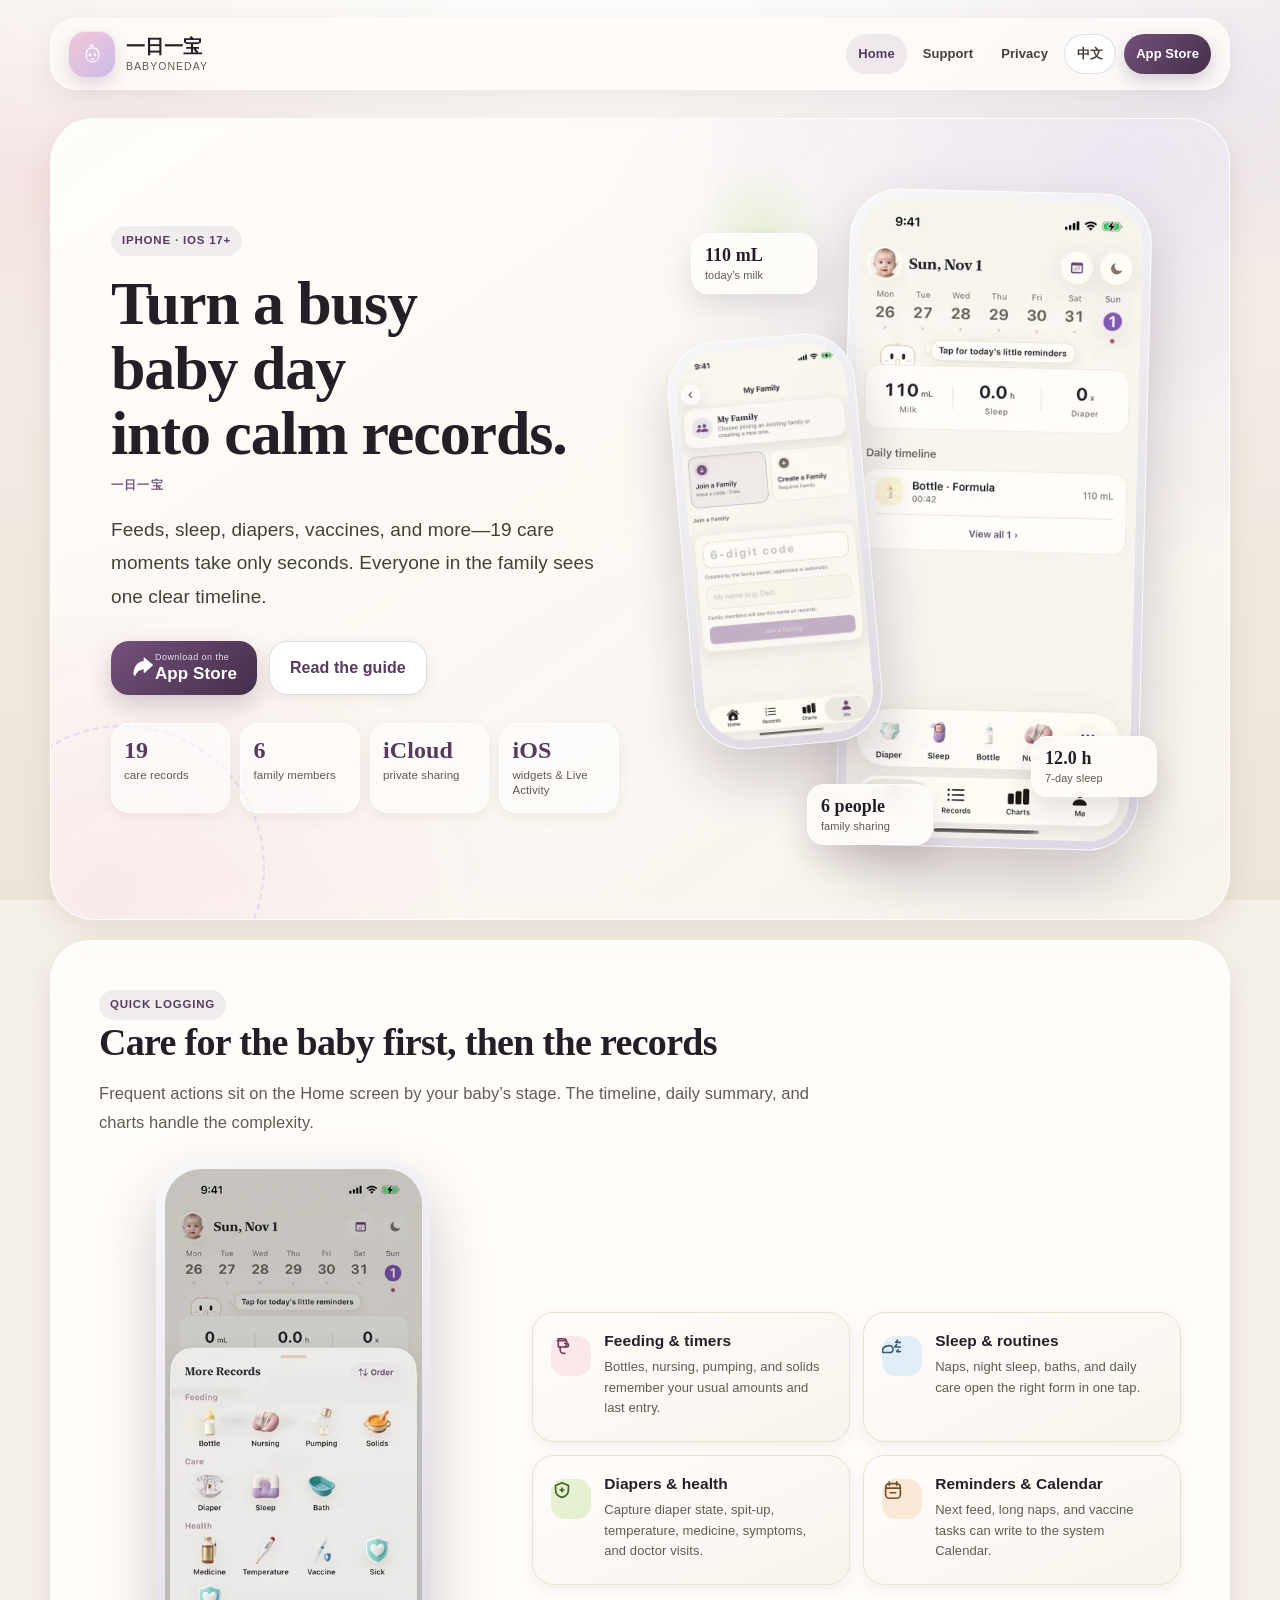
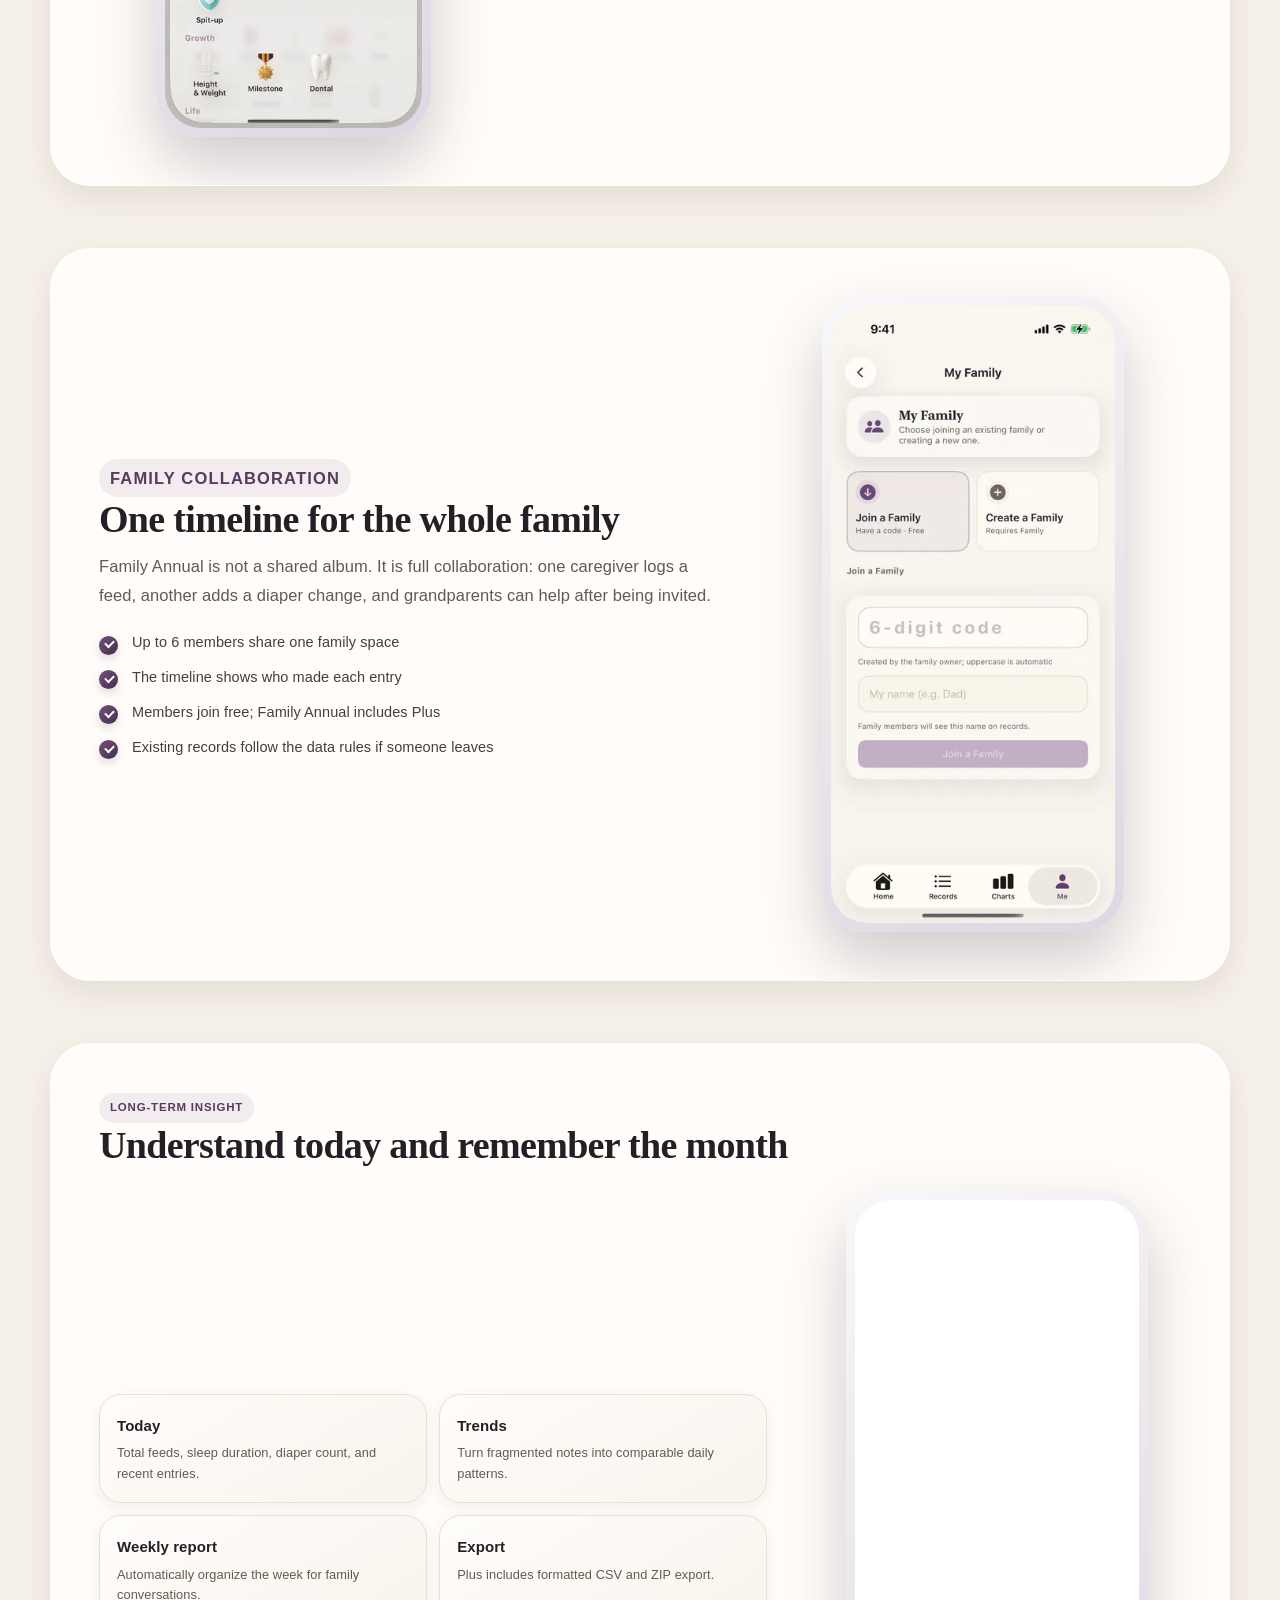
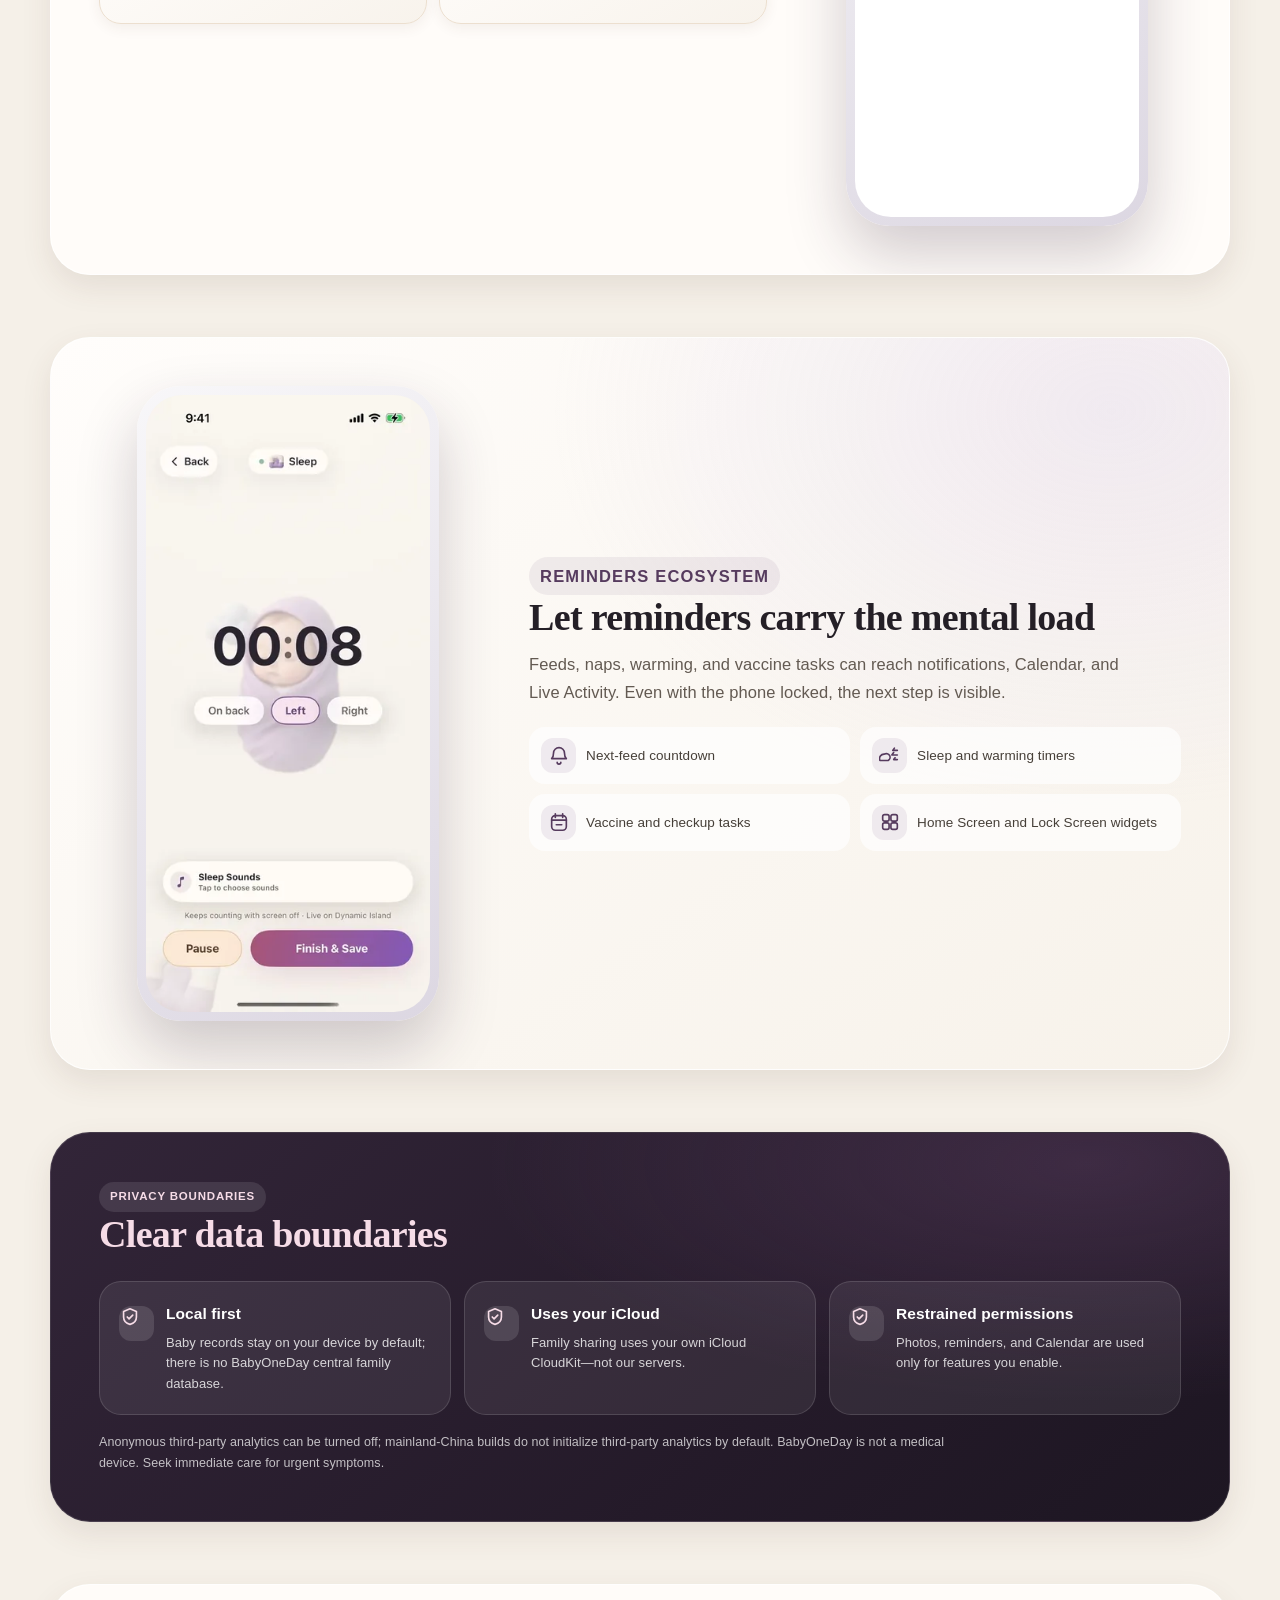
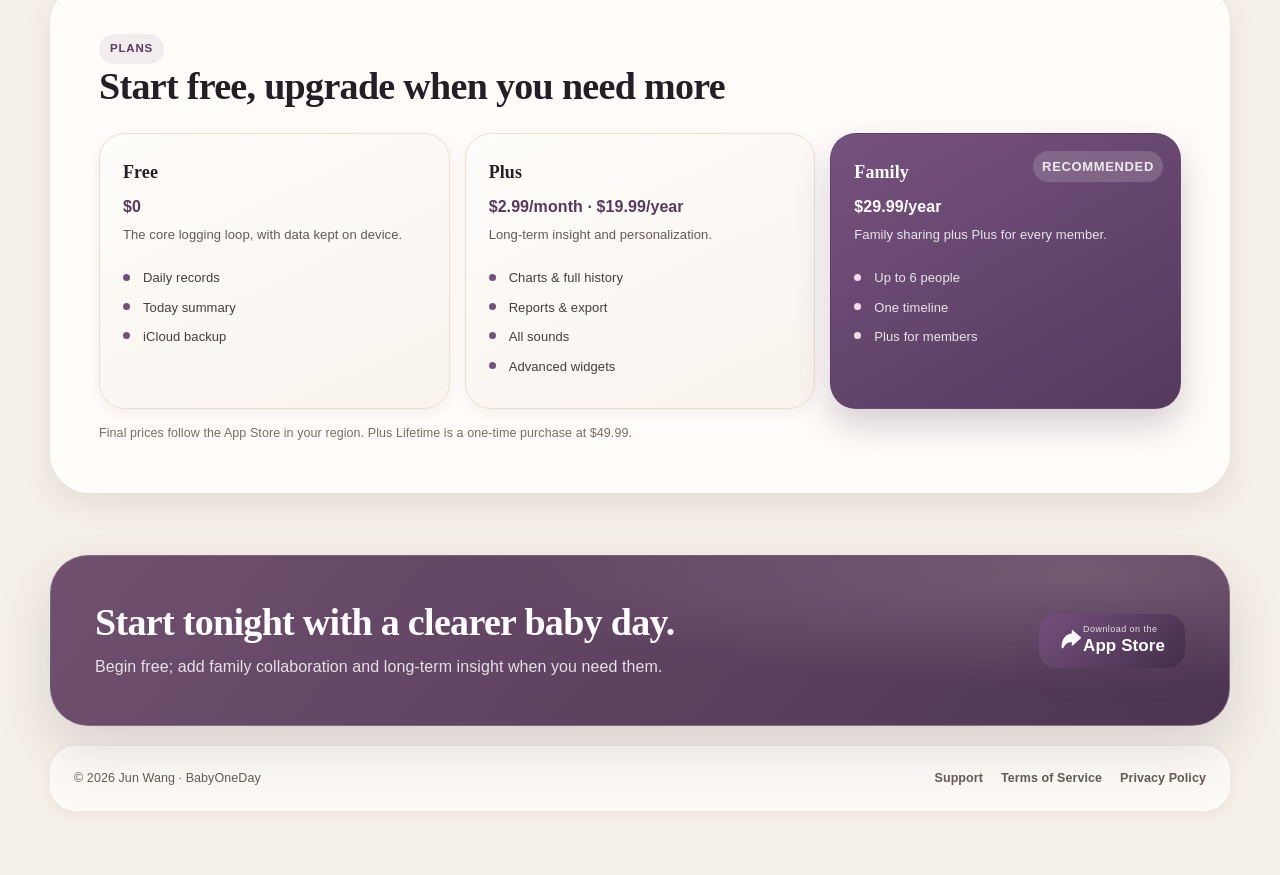
==== en/index.html @ 7bceb3cc "perf(babyoneday): optimize responsive marketing assets" ====
<!doctype html>
<html lang="en">
<head>
  <meta charset="utf-8">
  <meta name="viewport" content="width=device-width, initial-scale=1, viewport-fit=cover">
  <title>BabyOneDay — Turn a busy baby day into calm records</title>
  <meta name="description" content="BabyOneDay is a local-first iPhone baby-care log: record 19 care moments in seconds, share through your own iCloud, and understand sleep, feeds, growth, and weekly patterns.">
  <meta name="theme-color" content="#f6f0e8">
  <meta property="og:site_name" content="一日一宝 BabyOneDay">
  <meta property="og:title" content="一日一宝 BabyOneDay">
  <meta property="og:description" content="Log 19 care moments in seconds. Share one timeline with up to six caregivers through your own iCloud.">
  <meta property="og:type" content="website">
  <meta property="og:locale" content="en_US">
  <meta property="og:locale:alternate" content="zh_CN">
  <meta property="og:url" content="https://babyoneday.zpad.app/en/">
  <meta property="og:image" content="https://babyoneday.zpad.app/assets/social-en.jpg">
  <meta property="og:image:width" content="1200">
  <meta property="og:image:height" content="630">
  <meta property="og:image:alt" content="BabyOneDay product preview">
  <meta name="twitter:card" content="summary_large_image">
  <meta name="twitter:image" content="https://babyoneday.zpad.app/assets/social-en.jpg">
  <meta name="twitter:image:alt" content="BabyOneDay product preview">
  <link rel="canonical" href="https://babyoneday.zpad.app/en/">
  <link rel="alternate" hreflang="zh-CN" href="https://babyoneday.zpad.app/">
  <link rel="alternate" hreflang="en" href="https://babyoneday.zpad.app/en/">
  <link rel="alternate" hreflang="x-default" href="https://babyoneday.zpad.app/">
  <link rel="icon" type="image/png" href="../assets/app-icon.png">
  <link rel="apple-touch-icon" type="image/png" href="../assets/app-icon.png">
  <link rel="stylesheet" href="../css/site.css">
  <meta name="apple-itunes-app" content="app-id=6822589481">
  <script type="application/ld+json">{"@context":"https://schema.org","@type":"SoftwareApplication","name":"BabyOneDay","operatingSystem":"iOS 17.0+","applicationCategory":"HealthApplication","inLanguage":["zh-CN","en"],"isAccessibleForFree":true,"featureList":["19 baby care record types","Family sharing for up to 6 caregivers","iCloud CloudKit family sync","charts, weekly reports, and export","reminders, Calendar integration, widgets, and Live Activity"],"screenshot":"https://babyoneday.zpad.app/assets/home-en.webp","offers":{"@type":"Offer","price":"0","priceCurrency":"USD"}}</script>
</head>
<body>
  <a class="skip-link" href="#main">Skip to content</a>
  <div class="site-shell home-shell">
    <header class="site-header">
      <a class="brand" href="index.html">
        <span class="brand-mark" aria-hidden="true">
          <svg width="25" height="25" viewBox="0 0 64 64" fill="none" aria-hidden="true">
            <path d="M26 14C25 9 27 6 31 7.5 34.5 9 33.5 12 32 14" stroke="currentColor" stroke-width="3"/>
            <ellipse cx="25.5" cy="33" rx="3.2" ry="4.4" fill="currentColor"/>
            <ellipse cx="38.5" cy="33" rx="3.2" ry="4.4" fill="currentColor"/>
            <path d="M28 43q4 2.6 8 0" stroke="currentColor" stroke-width="3" stroke-linecap="round"/>
            <path d="M16 33c0-12 7-18 16-18s16 6 16 18c0 11-7 18-16 18s-16-7-16-18Z" stroke="currentColor" stroke-width="3"/>
          </svg>
        </span>
        <span><span class="brand-name">一日一宝</span><span class="brand-sub">BabyOneDay</span></span>
      </a>
      <nav class="site-nav" aria-label="Website navigation">
        <a href="index.html" aria-current="page">Home</a>
        <a href="support.html">Support</a>
        <a href="privacy-policy.html">Privacy</a>
        <a class="language-switch" href="../index.html" lang="zh-CN" hreflang="zh-CN">中文</a>
        <a class="nav-cta" href="https://apps.apple.com/app/id6822589481">App Store</a>
      </nav>
    </header>

    <section class="hero home-hero" aria-labelledby="home-title">
      <div class="hero-copy">
        <p class="eyebrow">iPhone · iOS 17+</p>
        <h1 id="home-title">Turn a busy baby day<br>into calm records.</h1>
        <p class="h1-en">一日一宝</p>
        <p class="lede">Feeds, sleep, diapers, vaccines, and more—19 care moments take only seconds. Everyone in the family sees one clear timeline.</p>
        <div class="cta-row" aria-label="Get the app">
          <a class="primary-cta" href="https://apps.apple.com/app/id6822589481"><span><small>Download on the</small><b>App Store</b></span></a>
          <a class="secondary-cta" href="support.html">Read the guide</a>
        </div>
        <div class="hero-metrics"><div class="metric"><strong>19</strong><span>care records</span></div>
<div class="metric"><strong>6</strong><span>family members</span></div>
<div class="metric"><strong>iCloud</strong><span>private sharing</span></div>
<div class="metric"><strong>iOS</strong><span>widgets & Live Activity</span></div></div>
      </div>
      <div class="hero-stage">
        <figure class="phone phone-primary"><img src="../assets/home-en-360.webp" srcset="../assets/home-en-360.webp 360w, ../assets/home-en-480.webp 480w, ../assets/home-en.webp 720w" sizes="(min-width: 980px) 302px, (min-width: 820px) 250px, 60vw" width="720" height="1565" alt="BabyOneDay home screen and daily record preview" loading="eager" decoding="async" fetchpriority="high"></figure>
        <figure class="phone phone-secondary"><img src="../assets/family-en-360.webp" srcset="../assets/family-en-360.webp 360w, ../assets/family-en-480.webp 480w, ../assets/family-en.webp 720w" sizes="(min-width: 980px) 302px, (min-width: 820px) 250px, 68vw" width="720" height="1565" alt="BabyOneDay family sharing feature preview" loading="lazy" decoding="async"></figure>
        <div class="floating-card"><strong>110 mL</strong><span>today’s milk</span></div>
<div class="floating-card"><strong>12.0 h</strong><span>7-day sleep</span></div>
<div class="floating-card"><strong>6 people</strong><span>family sharing</span></div>
      </div>
    </section>

    <main id="main" class="home-main">
      <section class="home-section feature-section" aria-labelledby="record-title">
        <div class="section-head">
          <p class="section-eyebrow">Quick logging</p>
          <h2 id="record-title">Care for the baby first, then the records</h2>
          <p class="section-lede">Frequent actions sit on the Home screen by your baby’s stage. The timeline, daily summary, and charts handle the complexity.</p>
        </div>
        <div class="feature-layout">
          <figure class="feature-visual"><img src="../assets/records-en-360.webp" srcset="../assets/records-en-360.webp 360w, ../assets/records-en-480.webp 480w, ../assets/records-en.webp 720w" sizes="(min-width: 980px) 275px, 62vw" width="600" height="1304" alt="BabyOneDay’s 19 care record categories" loading="lazy" decoding="async"></figure>
          <div class="feature-grid"><article class="feature-card"><span class="icon feeding" aria-hidden="true"><svg viewBox="0 0 24 24" aria-hidden="true"><path d="M8 3h6a3 3 0 0 1 3 3v3a3 3 0 0 1-3 3H8z"/><path d="M10 12v3a4 4 0 0 0 4 4h1"/><path d="M7 5h9"/><path d="M15 8h2a2 2 0 0 1 0 4h-2"/></svg></span><div><b>Feeding & timers</b><span>Bottles, nursing, pumping, and solids remember your usual amounts and last entry.</span></div></article>
<article class="feature-card"><span class="icon sleep" aria-hidden="true"><svg viewBox="0 0 24 24" aria-hidden="true"><path d="M20 7h-5l1.8-2.5"/><path d="M20 12h-6l2-2.7"/><path d="M20 17h-4l1.5-2"/><path d="M4 18h6a4 4 0 0 0-4-7 5 5 0 0 0-5 7Z"/></svg></span><div><b>Sleep & routines</b><span>Naps, night sleep, baths, and daily care open the right form in one tap.</span></div></article>
<article class="feature-card"><span class="icon health" aria-hidden="true"><svg viewBox="0 0 24 24" aria-hidden="true"><path d="M12 4 5 7v5c0 4 3 7 7 8 4-1 7-4 7-8V7z"/><path d="M12 10v4"/><path d="M10 12h4"/></svg></span><div><b>Diapers & health</b><span>Capture diaper state, spit-up, temperature, medicine, symptoms, and doctor visits.</span></div></article>
<article class="feature-card"><span class="icon calendar" aria-hidden="true"><svg viewBox="0 0 24 24" aria-hidden="true"><rect x="4" y="5" width="16" height="16" rx="4"/><path d="M8 3v4M16 3v4M4 10h16"/><path d="M9 15h6"/></svg></span><div><b>Reminders & Calendar</b><span>Next feed, long naps, and vaccine tasks can write to the system Calendar.</span></div></article></div>
        </div>
      </section>

      <section class="home-section family-section" aria-labelledby="family-title">
        <div class="section-copy">
          <p class="section-eyebrow">Family collaboration</p>
          <h2 id="family-title">One timeline for the whole family</h2>
          <p>Family Annual is not a shared album. It is full collaboration: one caregiver logs a feed, another adds a diaper change, and grandparents can help after being invited.</p>
          <ul class="check-list"><li>Up to 6 members share one family space</li>
<li>The timeline shows who made each entry</li>
<li>Members join free; Family Annual includes Plus</li>
<li>Existing records follow the data rules if someone leaves</li></ul>
        </div>
        <figure class="side-visual"><img src="../assets/family-en-360.webp" srcset="../assets/family-en-360.webp 360w, ../assets/family-en-480.webp 480w, ../assets/family-en.webp 720w" sizes="(min-width: 980px) 302px, (min-width: 820px) 250px, 68vw" width="720" height="1565" alt="BabyOneDay family sharing feature preview" loading="lazy" decoding="async"></figure>
      </section>

      <section class="home-section insight-section" aria-labelledby="insight-title">
        <div class="section-head">
          <p class="section-eyebrow">Long-term insight</p>
          <h2 id="insight-title">Understand today and remember the month</h2>
        </div>
        <div class="insight-layout">
          <div class="status-card"><article class="status-item"><b>Today</b><span>Total feeds, sleep duration, diaper count, and recent entries.</span></article>
<article class="status-item"><b>Trends</b><span>Turn fragmented notes into comparable daily patterns.</span></article>
<article class="status-item"><b>Weekly report</b><span>Automatically organize the week for family conversations.</span></article>
<article class="status-item"><b>Export</b><span>Plus includes formatted CSV and ZIP export.</span></article></div>
          <figure class="side-visual"><img src="../assets/insights-en-360.webp" srcset="../assets/insights-en-360.webp 360w, ../assets/insights-en-480.webp 480w, ../assets/insights-en.webp 720w" sizes="(min-width: 980px) 302px, 68vw" width="600" height="1304" alt="BabyOneDay charts and weekly report preview" loading="lazy" decoding="async"></figure>
        </div>
      </section>

      <section class="home-section reminder-section" aria-labelledby="reminder-title">
        <figure class="side-visual"><img src="../assets/reminders-en-360.webp" srcset="../assets/reminders-en-360.webp 360w, ../assets/reminders-en-480.webp 480w, ../assets/reminders-en.webp 720w" sizes="(min-width: 980px) 302px, 68vw" width="600" height="1304" alt="BabyOneDay sleep timer and Live Activity preview" loading="lazy" decoding="async"></figure>
        <div class="section-copy">
          <p class="section-eyebrow">Reminders ecosystem</p>
          <h2 id="reminder-title">Let reminders carry the mental load</h2>
          <p>Feeds, naps, warming, and vaccine tasks can reach notifications, Calendar, and Live Activity. Even with the phone locked, the next step is visible.</p>
          <ul class="icon-list"><li><span class="icon inline" aria-hidden="true"><svg viewBox="0 0 24 24" aria-hidden="true"><path d="M6 10a6 6 0 1 1 12 0c0 4 1 5 2 6H4c1-1 2-2 2-6Z"/><path d="M10 20a2 2 0 0 0 4 0"/></svg></span><span>Next-feed countdown</span></li>
<li><span class="icon inline" aria-hidden="true"><svg viewBox="0 0 24 24" aria-hidden="true"><path d="M20 7h-5l1.8-2.5"/><path d="M20 12h-6l2-2.7"/><path d="M20 17h-4l1.5-2"/><path d="M4 18h6a4 4 0 0 0-4-7 5 5 0 0 0-5 7Z"/></svg></span><span>Sleep and warming timers</span></li>
<li><span class="icon inline" aria-hidden="true"><svg viewBox="0 0 24 24" aria-hidden="true"><rect x="4" y="5" width="16" height="16" rx="4"/><path d="M8 3v4M16 3v4M4 10h16"/><path d="M9 15h6"/></svg></span><span>Vaccine and checkup tasks</span></li>
<li><span class="icon inline" aria-hidden="true"><svg viewBox="0 0 24 24" aria-hidden="true"><rect x="4" y="4" width="7" height="7" rx="2"/><rect x="13" y="4" width="7" height="7" rx="2"/><rect x="4" y="13" width="7" height="7" rx="2"/><rect x="13" y="13" width="7" height="7" rx="2"/></svg></span><span>Home Screen and Lock Screen widgets</span></li></ul>
        </div>
      </section>

      <section class="home-section privacy-section" aria-labelledby="privacy-title">
        <div class="section-head">
          <p class="section-eyebrow">Privacy boundaries</p>
          <h2 id="privacy-title">Clear data boundaries</h2>
        </div>
        <div class="privacy-grid"><article class="privacy-card"><span class="icon inline" aria-hidden="true"><svg viewBox="0 0 24 24" aria-hidden="true"><path d="M12 3 5 6v6c0 4 3 7 7 8 4-1 7-4 7-8V6z"/><path d="m9 12 2 2 4-4"/></svg></span><div><b>Local first</b><span>Baby records stay on your device by default; there is no BabyOneDay central family database.</span></div></article>
<article class="privacy-card"><span class="icon inline" aria-hidden="true"><svg viewBox="0 0 24 24" aria-hidden="true"><path d="M12 3 5 6v6c0 4 3 7 7 8 4-1 7-4 7-8V6z"/><path d="m9 12 2 2 4-4"/></svg></span><div><b>Uses your iCloud</b><span>Family sharing uses your own iCloud CloudKit—not our servers.</span></div></article>
<article class="privacy-card"><span class="icon inline" aria-hidden="true"><svg viewBox="0 0 24 24" aria-hidden="true"><path d="M12 3 5 6v6c0 4 3 7 7 8 4-1 7-4 7-8V6z"/><path d="m9 12 2 2 4-4"/></svg></span><div><b>Restrained permissions</b><span>Photos, reminders, and Calendar are used only for features you enable.</span></div></article></div>
        <p class="privacy-note">Anonymous third-party analytics can be turned off; mainland-China builds do not initialize third-party analytics by default. BabyOneDay is not a medical device. Seek immediate care for urgent symptoms.</p>
      </section>

      <section class="home-section pricing-section" aria-labelledby="pricing-title">
        <div class="section-head">
          <p class="section-eyebrow">Plans</p>
          <h2 id="pricing-title">Start free, upgrade when you need more</h2>
        </div>
        <div class="pricing-grid"><article class="pricing-card"><b>Free</b><strong>$0</strong><span>The core logging loop, with data kept on device.</span><ul><li>Daily records</li><li>Today summary</li><li>iCloud backup</li></ul></article>
<article class="pricing-card"><b>Plus</b><strong>$2.99/month · $19.99/year</strong><span>Long-term insight and personalization.</span><ul><li>Charts & full history</li><li>Reports & export</li><li>All sounds</li><li>Advanced widgets</li></ul></article>
<article class="pricing-card highlighted"><span class="plan-tag">Recommended</span><b>Family</b><strong>$29.99/year</strong><span>Family sharing plus Plus for every member.</span><ul><li>Up to 6 people</li><li>One timeline</li><li>Plus for members</li></ul></article></div>
        <p class="pricing-note">Final prices follow the App Store in your region. Plus Lifetime is a one-time purchase at $49.99.</p>
      </section>

      <section class="final-cta" aria-labelledby="final-title">
        <div>
          <h2 id="final-title">Start tonight with a clearer baby day.</h2>
          <p>Begin free; add family collaboration and long-term insight when you need them.</p>
        </div>
        <a class="primary-cta" href="https://apps.apple.com/app/id6822589481"><span><small>Download on the</small><b>App Store</b></span></a>
      </section>
    </main>

    <footer class="site-footer">
      <span>© 2026 Jun Wang · BabyOneDay</span>
      <span class="footer-links"><a href="support.html">Support</a><a href="terms-of-service.html">Terms of Service</a><a href="privacy-policy.html">Privacy Policy</a></span>
    </footer>
  </div>
</body>
</html>
---- css/site.css ----
/* ============================================================
   一日一宝 BabyOneDay · official website
   Warm editorial + iOS-style material system
   ============================================================ */

:root {
  color-scheme: light;
  --bg: #f5f0e8;
  --bg-deep: #ece3d8;
  --paper: #fffdfa;
  --paper-deep: #f8f3ec;
  --ink: #241f26;
  --ink-soft: #463f38;
  --muted: #635a52;
  --muted-soft: #786e64;
  --line: #e1d5c5;
  --line-soft: #ecdfcf;
  --plum: #75507c;
  --plum-deep: #563b5e;
  --plum-ink: #432f4a;
  --rose: #f2c7d5;
  --lavender: #cbbbea;
  --peach: #fbe4cf;
  --mint: #dcedc1;
  --sky: #d7e8f7;
  --shadow-soft: 0 4px 14px rgba(87, 63, 49, .07);
  --shadow: 0 12px 30px rgba(87, 63, 49, .10);
  --shadow-lifted: 0 22px 55px rgba(67, 47, 74, .16);
  --shadow-phone: 0 28px 60px rgba(50, 34, 55, .22);
  --radius-xs: 12px;
  --radius-sm: 16px;
  --radius-md: 22px;
  --radius-lg: 30px;
  --radius-xl: 38px;
  --font-text: -apple-system, BlinkMacSystemFont, "SF Pro Text", "PingFang SC",
    "Helvetica Neue", "Segoe UI", "Microsoft YaHei", sans-serif;
  --font-display: "New York", "Songti SC", "Noto Serif SC", Georgia, serif;
}

* { box-sizing: border-box; }

html {
  scroll-behavior: smooth;
  -webkit-text-size-adjust: 100%;
}

body {
  margin: 0;
  min-height: 100%;
  color: var(--ink);
  font-family: var(--font-text);
  font-size: 16px;
  line-height: 1.72;
  letter-spacing: .005em;
  background-color: var(--bg);
  background-image:
    radial-gradient(110% 55% at 50% -5%, rgba(255, 255, 255, .90) 0%, rgba(255, 255, 255, 0) 62%),
    radial-gradient(60% 38% at 92% 8%, rgba(203, 187, 234, .30) 0%, rgba(203, 187, 234, 0) 68%),
    radial-gradient(58% 35% at 4% 20%, rgba(242, 199, 213, .30) 0%, rgba(242, 199, 213, 0) 66%),
    linear-gradient(180deg, #f8f3ed 0%, #f1e9e0 58%, #eee5d9 100%);
  background-attachment: fixed;
  -webkit-font-smoothing: antialiased;
}

a { color: var(--plum-deep); }

a:hover { text-decoration-thickness: 2px; }

img { max-width: 100%; }

:focus-visible {
  outline: 3px solid rgba(117, 80, 124, .72);
  outline-offset: 3px;
  border-radius: 8px;
}

.skip-link {
  position: fixed;
  left: 16px;
  top: 12px;
  z-index: 100;
  padding: 10px 14px;
  border-radius: 999px;
  background: var(--ink);
  color: #fff;
  font-weight: 750;
  text-decoration: none;
  transform: translateY(-180%);
}

.skip-link:focus { transform: translateY(0); }

/* ---------- Shell and header ---------- */

.site-shell {
  width: min(100% - 40px, 1180px);
  margin: 0 auto;
  padding: 18px 0 64px;
}

body.legal .site-shell {
  width: min(100% - 32px, 920px);
}

.site-header {
  position: sticky;
  top: 12px;
  z-index: 50;
  display: flex;
  align-items: center;
  gap: 14px;
  min-height: 72px;
  padding: 12px 18px;
  border: 1px solid rgba(255, 255, 255, .78);
  border-radius: 26px;
  background: rgba(255, 252, 248, .78);
  box-shadow: 0 10px 30px rgba(70, 50, 50, .08);
  -webkit-backdrop-filter: blur(18px) saturate(1.25);
  backdrop-filter: blur(18px) saturate(1.25);
}

.brand {
  display: flex;
  align-items: center;
  gap: 11px;
  color: inherit;
  text-decoration: none;
  flex: 0 0 auto;
}

.brand-mark {
  display: grid;
  place-items: center;
  width: 46px;
  height: 46px;
  flex: 0 0 auto;
  border-radius: 16px;
  color: #fff;
  background: linear-gradient(135deg, var(--rose), var(--lavender));
  box-shadow: 0 8px 18px rgba(117, 80, 124, .20), inset 0 1px 0 rgba(255, 255, 255, .58);
}

.brand-name {
  display: block;
  font-family: var(--font-display);
  font-size: 19px;
  line-height: 1.2;
  font-weight: 850;
}

.brand-sub {
  display: block;
  margin-top: 1px;
  font-size: 10.5px;
  line-height: 1.2;
  letter-spacing: .10em;
  text-transform: uppercase;
  color: var(--muted);
}

.site-nav {
  margin-left: auto;
  display: flex;
  align-items: center;
  gap: 4px;
  white-space: nowrap;
}

.site-nav a {
  min-height: 40px;
  display: inline-flex;
  align-items: center;
  padding: 8px 12px;
  border-radius: 999px;
  color: var(--ink-soft);
  font-size: 13px;
  font-weight: 730;
  text-decoration: none;
  transition: background .18s ease, color .18s ease;
}

.site-nav a:hover,
.site-nav a[aria-current="page"] {
  background: rgba(117, 80, 124, .10);
  color: var(--plum-deep);
}

.language-switch {
  border: 1px solid rgba(86, 59, 94, .16);
  background: rgba(255, 255, 255, .88);
  color: var(--plum-deep);
}

.nav-cta {
  margin-left: 4px;
  color: #fff !important;
  background: linear-gradient(135deg, var(--plum), var(--plum-ink));
  box-shadow: 0 7px 16px rgba(86, 59, 94, .22);
}

/* ---------- Shared typography and legal-page primitives ---------- */

h1, h2, h3 {
  font-family: var(--font-display);
  color: var(--ink);
  letter-spacing: -.018em;
  text-wrap: balance;
}

h1 {
  margin: 15px 0 0;
  font-size: clamp(35px, 5.2vw, 62px);
  line-height: 1.05;
}

h2 {
  margin: 0;
  font-size: clamp(24px, 3.2vw, 38px);
  line-height: 1.18;
}

h3 {
  margin: 25px 0 8px;
  font-size: 18px;
  line-height: 1.35;
}

p { margin: 10px 0 0; color: var(--muted); }

p strong, li strong { color: var(--ink); }

ul, ol { margin: 11px 0 0; padding-left: 23px; color: var(--muted); }
li { margin: 7px 0; }
li::marker { color: var(--plum); font-weight: 800; }

.eyebrow,
.section-eyebrow {
  display: inline-flex;
  align-items: center;
  gap: 8px;
  min-height: 30px;
  margin: 0;
  padding: 5px 11px;
  border-radius: 999px;
  background: rgba(117, 80, 124, .09);
  color: var(--plum-deep);
  font-size: 11.5px;
  font-weight: 850;
  letter-spacing: .07em;
  text-transform: uppercase;
}

.h1-en,
.h2-en {
  margin: 8px 0 0;
  color: var(--plum);
  font-family: var(--font-text);
  font-size: 12px;
  font-weight: 850;
  letter-spacing: .10em;
  text-transform: uppercase;
}

.lede {
  max-width: 700px;
  margin-top: 18px;
  color: var(--ink-soft);
  font-size: clamp(16px, 1.55vw, 19px);
  line-height: 1.75;
}

.section-head {
  max-width: 760px;
  margin-bottom: 24px;
}

.section-head .section-lede {
  margin-top: 14px;
  color: var(--muted);
  font-size: 16.5px;
  line-height: 1.75;
}

/* Legal / support page hero and content shell */

.hero {
  position: relative;
  overflow: hidden;
  margin: 26px 0 24px;
  padding: clamp(34px, 6vw, 58px);
  border-radius: var(--radius-xl);
  border: 1px solid rgba(255, 255, 255, .86);
  background:
    radial-gradient(70% 85% at 90% 5%, rgba(203, 187, 234, .20) 0%, rgba(203, 187, 234, 0) 64%),
    radial-gradient(56% 72% at 5% 100%, rgba(242, 199, 213, .22) 0%, rgba(242, 199, 213, 0) 62%),
    rgba(255, 253, 250, .94);
  box-shadow: var(--shadow);
}

.main-card {
  padding: clamp(26px, 5vw, 42px);
  border-radius: var(--radius-xl);
  border: 1px solid rgba(255, 255, 255, .86);
  background: rgba(255, 253, 250, .95);
  box-shadow: var(--shadow);
}

section {
  scroll-margin-top: 116px;
  padding-top: 6px;
}

section + section {
  margin-top: clamp(27px, 5vw, 42px);
  padding-top: 28px;
  border-top: 1px solid var(--line);
}

.section-number {
  display: inline-flex;
  align-items: center;
  justify-content: center;
  width: 31px;
  height: 31px;
  margin-right: 9px;
  border-radius: 11px;
  background: rgba(117, 80, 124, .10);
  color: var(--plum-deep);
  font-size: 13px;
  font-weight: 850;
  vertical-align: -6px;
}

.small-en {
  display: block;
  margin-top: 5px;
  color: var(--muted-soft);
  font-size: 12.5px;
  line-height: 1.55;
}

.meta-row {
  display: flex;
  flex-wrap: wrap;
  gap: 10px;
  margin: 24px 0 0;
}

.meta-pill {
  display: inline-flex;
  align-items: center;
  gap: 7px;
  min-height: 36px;
  padding: 7px 13px;
  border-radius: 999px;
  background: var(--paper-deep);
  border: 1px solid var(--line);
  color: var(--muted);
  font-size: 12.5px;
  font-weight: 730;
}

.meta-pill strong { color: var(--ink); }

.status-card {
  display: grid;
  grid-template-columns: repeat(auto-fit, minmax(170px, 1fr));
  gap: 12px;
  margin-top: 0;
}

.status-item {
  padding: 18px 17px;
  border-radius: var(--radius-md);
  border: 1px solid var(--line-soft);
  background: linear-gradient(150deg, #fffdfb, #f8f3ec);
  box-shadow: var(--shadow-soft);
}

.status-item b {
  display: block;
  color: var(--ink);
  font-size: 15px;
}

.status-item span {
  display: block;
  margin-top: 5px;
  color: var(--muted);
  font-size: 12.8px;
  line-height: 1.58;
}

.action-grid {
  display: grid;
  grid-template-columns: repeat(auto-fit, minmax(210px, 1fr));
  gap: 13px;
  margin: 22px 0 0;
}

.action-card {
  display: block;
  padding: 19px;
  border-radius: var(--radius-md);
  border: 1px solid var(--line-soft);
  background: linear-gradient(155deg, #fffdfb, #f8f3ec);
  box-shadow: var(--shadow-soft);
}

.action-card b { display: block; color: var(--ink); font-size: 15.5px; }
.action-card span { display: block; margin-top: 6px; color: var(--muted); font-size: 13px; line-height: 1.6; }

.toc {
  margin: 0 0 22px;
  padding: 22px clamp(18px, 4vw, 27px);
  border-radius: 26px;
  border: 1px dashed #d3c2a9;
  background: rgba(255, 253, 250, .84);
  box-shadow: var(--shadow-soft);
}

.toc h2 { margin: 0 0 12px; font-size: 18px; }
.toc ol {
  margin: 0;
  padding-left: 22px;
  columns: 2;
  column-gap: 32px;
  color: var(--muted);
  font-size: 14px;
}
.toc li { margin: 6px 0; break-inside: avoid; }
.toc a { text-decoration: none; }
.toc a:hover { text-decoration: underline; }

.callout {
  margin: 21px 0 0;
  padding: 18px 20px;
  border-radius: 20px;
  border: 1px solid var(--line);
  background: #f8f4ed;
}

.callout.warning { border-color: rgba(226, 190, 104, .80); background: #fff6df; }
.callout.privacy { border-color: rgba(203, 187, 234, .68); background: #f8f5fd; }
.callout.care { border-color: rgba(220, 237, 193, .90); background: #f8fbec; }
.callout b { display: block; margin-bottom: 3px; font-family: var(--font-display); color: var(--ink); font-size: 16px; }

.data-table {
  width: 100%;
  margin: 18px 0 0;
  border-collapse: separate;
  border-spacing: 0;
  overflow: hidden;
  border: 1px solid var(--line);
  border-radius: 18px;
  background: var(--paper-deep);
  box-shadow: var(--shadow-soft);
  text-align: left;
}

.data-table caption {
  caption-side: top;
  padding: 0 0 9px;
  color: var(--muted-soft);
  font-size: 12.5px;
  text-align: left;
}

.data-table th, .data-table td {
  padding: 13px 14px;
  border-bottom: 1px solid var(--line-soft);
  vertical-align: top;
  font-size: 13.5px;
  line-height: 1.58;
}

.data-table th {
  color: var(--ink);
  font-size: 12px;
  letter-spacing: .04em;
  text-transform: uppercase;
  background: #f3ebdf;
}

.data-table tr:last-child td { border-bottom: 0; }
.data-table td:first-child { color: var(--ink); font-weight: 750; }

.faq {
  margin: 21px 0 0;
  border: 1px solid var(--line);
  border-radius: var(--radius-md);
  background: var(--paper-deep);
  overflow: hidden;
}

.faq details + details { border-top: 1px solid var(--line); }
.faq summary {
  display: flex;
  align-items: center;
  justify-content: space-between;
  gap: 14px;
  min-height: 56px;
  padding: 15px 17px;
  color: var(--ink);
  font-size: 15px;
  font-weight: 760;
  cursor: pointer;
  list-style: none;
}
.faq summary::-webkit-details-marker { display: none; }
.faq summary::after { content: "+"; color: var(--plum-deep); font-family: var(--font-display); font-size: 22px; line-height: 1; }
.faq details[open] summary::after { content: "–"; }
.faq-body { padding: 0 17px 17px; color: var(--muted); font-size: 14px; }

.site-footer {
  display: flex;
  flex-wrap: wrap;
  align-items: center;
  justify-content: space-between;
  gap: 14px;
  margin-top: 20px;
  padding: 21px 23px;
  border-radius: 26px;
  border: 1px solid rgba(255, 255, 255, .72);
  background: rgba(255, 253, 250, .76);
  box-shadow: var(--shadow-soft);
  color: var(--muted);
  font-size: 12.5px;
}

.footer-links { display: flex; flex-wrap: wrap; gap: 8px 18px; }
.footer-links a { color: var(--muted); font-weight: 720; text-decoration: none; }
.footer-links a:hover { color: var(--plum-deep); }

/* ---------- Homepage hero ---------- */

.home-hero {
  position: relative;
  overflow: hidden;
  min-height: 680px;
  display: grid;
  grid-template-columns: minmax(0, 1.02fr) minmax(360px, .98fr);
  align-items: center;
  gap: clamp(28px, 5vw, 62px);
  margin: 28px 0 20px;
  padding: clamp(34px, 5vw, 60px);
  border-radius: 44px;
  border: 1px solid rgba(255, 255, 255, .88);
  background:
    radial-gradient(72% 80% at 92% 6%, rgba(203, 187, 234, .30) 0%, rgba(203, 187, 234, 0) 62%),
    radial-gradient(55% 70% at 4% 96%, rgba(242, 199, 213, .28) 0%, rgba(242, 199, 213, 0) 62%),
    linear-gradient(145deg, rgba(255, 253, 250, .98), rgba(248, 243, 236, .94));
  box-shadow: var(--shadow);
}

.home-hero::before {
  content: "";
  position: absolute;
  left: -70px;
  bottom: -90px;
  width: 280px;
  height: 280px;
  border: 2px dashed rgba(203, 187, 234, .42);
  border-radius: 50%;
  pointer-events: none;
}

.home-hero::after {
  content: "";
  position: absolute;
  right: 34%;
  top: 44px;
  width: 132px;
  height: 132px;
  background: radial-gradient(circle, rgba(220, 237, 193, .52) 0%, rgba(220, 237, 193, 0) 70%);
  pointer-events: none;
}

.home-hero .hero-copy { position: relative; z-index: 2; }
.home-hero .lede { max-width: 620px; }

.cta-row {
  display: flex;
  flex-wrap: wrap;
  align-items: center;
  gap: 12px;
  margin: 28px 0 0;
}

.primary-cta,
.secondary-cta {
  min-height: 54px;
  display: inline-flex;
  align-items: center;
  justify-content: center;
  padding: 10px 20px;
  border-radius: 18px;
  text-decoration: none;
  box-shadow: var(--shadow-soft);
  transition: transform .18s ease, box-shadow .18s ease, background .18s ease;
}

.primary-cta {
  color: #fff;
  background: linear-gradient(135deg, var(--plum), var(--plum-ink));
  box-shadow: 0 10px 24px rgba(86, 59, 94, .24);
}

.primary-cta::before {
  content: "";
  width: 24px;
  height: 24px;
  flex: 0 0 auto;
  background: #fff;
  clip-path: path("M13.7 1.7c-.4-.4-1-.1-1 .4v2.9c-4.5.3-7.8 3.2-9.4 7.9-.7 2.2-.9 4.3-.7 6 .1 1 1.5 1.2 1.9.3 1-2.3 2.7-4.3 5.3-5.2.9-.3 1.9-.5 2.9-.6v3c0 .5.6.8 1 .4l8.1-7.2c.3-.3.3-.7 0-.9Z");
}

.primary-cta small {
  display: block;
  font-size: 9px;
  line-height: 1.1;
  letter-spacing: .05em;
  opacity: .84;
}

.primary-cta b {
  display: block;
  margin-top: 1px;
  font-size: 17px;
  line-height: 1.15;
}

.secondary-cta {
  color: var(--plum-deep);
  background: rgba(255, 255, 255, .92);
  border: 1px solid rgba(86, 59, 94, .18);
  font-weight: 760;
}

.primary-cta:hover,
.secondary-cta:hover {
  transform: translateY(-2px);
  box-shadow: var(--shadow-lifted);
}

.hero-metrics {
  display: grid;
  grid-template-columns: repeat(4, minmax(0, 1fr));
  gap: 10px;
  margin-top: 28px;
}

.metric {
  min-height: 72px;
  padding: 13px 12px;
  border-radius: 18px;
  border: 1px solid rgba(255, 255, 255, .78);
  background: rgba(255, 255, 255, .55);
  box-shadow: var(--shadow-soft);
}

.metric strong {
  display: block;
  color: var(--plum-deep);
  font-family: var(--font-display);
  font-size: clamp(18px, 2vw, 24px);
  line-height: 1.15;
}

.metric span {
  display: block;
  margin-top: 3px;
  color: var(--muted);
  font-size: 11.5px;
  line-height: 1.35;
}

.hero-stage {
  position: relative;
  z-index: 1;
  height: 680px;
}

.phone {
  position: absolute;
  margin: 0;
  padding: 9px;
  border-radius: 50px;
  background: linear-gradient(150deg, #f8f7f9, #dcd7e2);
  box-shadow:
    0 0 0 1px rgba(255, 255, 255, .82) inset,
    var(--shadow-phone);
}

.phone img {
  display: block;
  width: 100%;
  height: 100%;
  border-radius: 42px;
  background: #fff;
  object-fit: cover;
}

.phone-primary {
  right: 24px;
  top: 12px;
  width: min(302px, 66%);
  aspect-ratio: 1206 / 2622;
  transform: rotate(1.4deg);
}

.phone-secondary {
  left: 0;
  top: 158px;
  width: 188px;
  aspect-ratio: 1206 / 2622;
  transform: rotate(-5deg);
  opacity: .98;
}

.floating-card {
  position: absolute;
  z-index: 3;
  min-width: 126px;
  padding: 11px 13px;
  border-radius: 17px;
  border: 1px solid rgba(255, 255, 255, .84);
  background: rgba(255, 253, 250, .88);
  box-shadow: 0 14px 30px rgba(50, 34, 55, .12);
  -webkit-backdrop-filter: blur(12px);
  backdrop-filter: blur(12px);
}

.floating-card strong { display: block; color: var(--ink); font-family: var(--font-display); font-size: 18px; line-height: 1.15; }
.floating-card span { display: block; margin-top: 2px; color: var(--muted); font-size: 11px; line-height: 1.3; }
.floating-card:nth-of-type(1) { left: 10px; top: 54px; }
.floating-card:nth-of-type(2) { right: 12px; bottom: 62px; }
.floating-card:nth-of-type(3) { left: 126px; bottom: 14px; }

/* ---------- Homepage sections ---------- */

.home-main { display: grid; gap: 20px; }

.home-section {
  position: relative;
  overflow: hidden;
  padding: clamp(28px, 4vw, 48px);
  border-radius: 40px;
  border: 1px solid rgba(255, 255, 255, .84);
  background: rgba(255, 253, 250, .92);
  box-shadow: var(--shadow);
}

.home-section > * { position: relative; z-index: 1; }

.feature-layout {
  display: grid;
  grid-template-columns: minmax(250px, .60fr) minmax(0, 1fr);
  gap: clamp(24px, 4vw, 44px);
  align-items: center;
}

.feature-visual,
.side-visual {
  margin: 0;
  padding: 9px;
  border-radius: 44px;
  background: linear-gradient(150deg, #f8f7f9, #dcd7e2);
  box-shadow: var(--shadow-phone);
}

.feature-visual img,
.side-visual img {
  display: block;
  width: 100%;
  height: auto;
  border-radius: 36px;
  background: #fff;
}

.feature-visual { width: min(100%, 275px); justify-self: center; }
.side-visual { width: min(100%, 302px); justify-self: center; }

.feature-grid {
  display: grid;
  grid-template-columns: repeat(2, minmax(0, 1fr));
  gap: 13px;
}

.feature-card {
  display: flex;
  gap: 13px;
  min-height: 130px;
  padding: 18px;
  border-radius: 22px;
  border: 1px solid var(--line-soft);
  background: linear-gradient(155deg, #fffdfb, #f8f3ec);
  box-shadow: var(--shadow-soft);
}

.feature-card b { display: block; color: var(--ink); font-size: 15.5px; line-height: 1.35; }
.feature-card span { display: block; margin-top: 5px; color: var(--muted); font-size: 13px; line-height: 1.58; }

.icon {
  display: grid;
  place-items: center;
  width: 40px;
  height: 40px;
  flex: 0 0 auto;
  border-radius: 14px;
  background: rgba(117, 80, 124, .10);
  color: var(--plum-deep);
}

.icon svg {
  width: 22px;
  height: 22px;
  fill: none;
  stroke: currentColor;
  stroke-width: 1.8;
  stroke-linecap: round;
  stroke-linejoin: round;
}

.icon.feeding { background: rgba(242, 199, 213, .38); color: #7b3d54; }
.icon.sleep { background: rgba(215, 232, 247, .70); color: #315a78; }
.icon.health { background: rgba(220, 237, 193, .70); color: #41622d; }
.icon.calendar { background: rgba(251, 228, 207, .80); color: #7a4d25; }
.icon.inline { width: 35px; height: 35px; border-radius: 12px; }

.family-section {
  display: grid;
  grid-template-columns: minmax(0, 1fr) minmax(250px, .68fr);
  gap: clamp(25px, 5vw, 52px);
  align-items: center;
}

.family-section .section-copy p { max-width: 620px; font-size: 16.5px; line-height: 1.75; }

.check-list { margin-top: 20px; padding: 0; list-style: none; }
.check-list li {
  position: relative;
  margin: 10px 0;
  padding-left: 33px;
  color: var(--ink-soft);
  font-size: 14.5px;
}
.check-list li::before {
  content: "";
  position: absolute;
  left: 0;
  top: .38em;
  width: 19px;
  height: 19px;
  border-radius: 50%;
  background:
    linear-gradient(135deg, var(--plum), var(--plum-ink)) border-box;
  box-shadow: 0 4px 9px rgba(86, 59, 94, .18);
}
.check-list li::after {
  content: "";
  position: absolute;
  left: 6px;
  top: .70em;
  width: 7px;
  height: 4px;
  border-left: 2px solid #fff;
  border-bottom: 2px solid #fff;
  transform: rotate(-45deg);
}

.insight-layout {
  display: grid;
  grid-template-columns: minmax(0, 1fr) minmax(250px, .55fr);
  gap: clamp(24px, 4vw, 46px);
  align-items: center;
}

.insight-layout .status-card { grid-template-columns: repeat(2, minmax(0, 1fr)); }

.reminder-section {
  display: grid;
  grid-template-columns: minmax(250px, .58fr) minmax(0, 1fr);
  gap: clamp(25px, 5vw, 52px);
  align-items: center;
  background:
    radial-gradient(70% 80% at 90% 10%, rgba(203, 187, 234, .22), rgba(203, 187, 234, 0) 68%),
    linear-gradient(145deg, #fffdfb, #f7f2ea);
}

.reminder-section .section-copy p { max-width: 620px; font-size: 16.5px; }

.icon-list { margin-top: 20px; padding: 0; list-style: none; display: grid; grid-template-columns: repeat(2, minmax(0, 1fr)); gap: 10px; }
.icon-list li {
  display: flex;
  align-items: center;
  gap: 10px;
  margin: 0;
  padding: 11px 12px;
  border-radius: 16px;
  background: rgba(255, 255, 255, .68);
  color: var(--ink-soft);
  font-size: 13.5px;
}

.privacy-section {
  color: #fff;
  border-color: rgba(255, 255, 255, .12);
  background:
    radial-gradient(75% 90% at 88% 8%, rgba(117, 80, 124, .32), rgba(117, 80, 124, 0) 68%),
    linear-gradient(140deg, #322538, #241a29 64%, #1d1622);
}

.privacy-section h2,
.privacy-section .section-eyebrow { color: #f6dce7; }
.privacy-section .section-eyebrow { background: rgba(255, 255, 255, .10); }

.privacy-grid {
  display: grid;
  grid-template-columns: repeat(3, minmax(0, 1fr));
  gap: 13px;
}

.privacy-card {
  display: flex;
  gap: 12px;
  padding: 19px;
  border-radius: 22px;
  border: 1px solid rgba(255, 255, 255, .13);
  background: rgba(255, 255, 255, .075);
}

.privacy-card b { display: block; color: #fff; font-size: 15.5px; }
.privacy-card span { display: block; margin-top: 5px; color: rgba(255, 255, 255, .80); font-size: 13px; line-height: 1.6; }

.privacy-section .icon { background: rgba(255, 255, 255, .12); color: #f6dce7; }
.privacy-note {
  max-width: 850px;
  margin-top: 17px;
  color: rgba(255, 255, 255, .72) !important;
  font-size: 12.5px !important;
  line-height: 1.65;
}

.pricing-grid {
  display: grid;
  grid-template-columns: repeat(3, minmax(0, 1fr));
  gap: 15px;
  margin-top: 4px;
}

.pricing-card {
  position: relative;
  display: flex;
  flex-direction: column;
  min-height: 100%;
  padding: 23px;
  border-radius: 26px;
  border: 1px solid var(--line-soft);
  background: linear-gradient(155deg, #fffdfb, #f8f3ec);
  box-shadow: var(--shadow-soft);
}

.plan-tag {
  position: absolute;
  right: 17px;
  top: 17px;
  padding: 5px 9px;
  border-radius: 999px;
  background: rgba(255, 255, 255, .16);
  color: #fff;
  font-size: 10.5px;
  font-weight: 800;
  letter-spacing: .05em;
  text-transform: uppercase;
}

.pricing-card b { display: block; font-family: var(--font-display); color: var(--ink); font-size: 18px; }
.pricing-card strong { display: block; margin: 8px 0 7px; color: var(--plum-deep); font-size: 16px; line-height: 1.35; }
.pricing-card span { display: block; color: var(--muted); font-size: 13px; line-height: 1.62; }

.pricing-card ul {
  margin: 15px 0 0;
  padding: 0;
  list-style: none;
}

.pricing-card li {
  position: relative;
  margin: 7px 0;
  padding-left: 20px;
  color: var(--ink-soft);
  font-size: 13px;
}

.pricing-card li::before {
  content: "";
  position: absolute;
  left: 0;
  top: .48em;
  width: 7px;
  height: 7px;
  border-radius: 50%;
  background: var(--plum);
}

.pricing-card.highlighted {
  color: #fff;
  border-color: rgba(86, 59, 94, .24);
  background: linear-gradient(150deg, #76527e, #543a5c);
  box-shadow: 0 16px 34px rgba(67, 47, 74, .22);
}

.pricing-card.highlighted b,
.pricing-card.highlighted strong { color: #fff; }
.pricing-card.highlighted span,
.pricing-card.highlighted li { color: rgba(255, 255, 255, .86); }
.pricing-card.highlighted li::before { background: #f6dce7; }

.pricing-note {
  margin: 14px 0 0;
  color: var(--muted-soft) !important;
  font-size: 12.5px !important;
}

.final-cta {
  display: flex;
  align-items: center;
  justify-content: space-between;
  gap: 24px;
  padding: clamp(28px, 4vw, 44px);
  border-radius: 38px;
  border: 1px solid rgba(255, 255, 255, .16);
  background:
    radial-gradient(75% 100% at 88% 10%, rgba(242, 199, 213, .22), rgba(242, 199, 213, 0) 68%),
    linear-gradient(130deg, #70506f, #4c3552);
  color: #fff;
  box-shadow: var(--shadow-lifted);
}

.final-cta h2 { color: #fff; max-width: 620px; }
.final-cta p { max-width: 620px; margin-top: 8px; color: rgba(255, 255, 255, .84) !important; }
.final-cta .primary-cta { flex: 0 0 auto; }

/* ---------- Responsive ---------- */

@media (max-width: 1100px) {
  .home-hero {
    grid-template-columns: minmax(0, 1fr) minmax(330px, .82fr);
    min-height: 0;
  }
  .hero-stage { height: 610px; }
  .feature-layout { grid-template-columns: minmax(0, 1fr); }
  .feature-visual { width: min(100%, 255px); }
}

@media (max-width: 980px) {
  .home-hero,
  .family-section,
  .insight-layout,
  .reminder-section {
    grid-template-columns: 1fr;
  }
  .family-section .side-visual,
  .reminder-section .side-visual,
  .insight-layout .side-visual { width: min(100%, 290px); margin: 0 auto; }
  .hero-stage { height: auto; min-height: 560px; margin-top: 16px; }
  .phone-primary {
    right: auto;
    left: 50%;
    top: 0;
    width: min(250px, 60%);
    transform: translateX(-50%) rotate(0deg);
  }
  .phone-secondary,
  .floating-card { display: none; }
  .privacy-grid,
  .pricing-grid { grid-template-columns: 1fr; }
  .final-cta { align-items: flex-start; flex-direction: column; }
  .hero-metrics { grid-template-columns: repeat(2, minmax(0, 1fr)); }
}

@media (max-width: 820px) {
  body { background-attachment: scroll; }
  .site-shell { width: min(100% - 24px, 1180px); padding-top: 12px; }
  .site-header {
    position: static;
    align-items: flex-start;
    flex-direction: column;
    border-radius: 24px;
  }
  .site-nav {
    width: 100%;
    margin: 4px 0 0;
    overflow-x: auto;
    padding-bottom: 3px;
    scrollbar-width: thin;
  }
  .site-nav a { padding: 9px 10px; }
  .language-switch { margin-left: 0; }
  .nav-cta { margin-left: 0; }

  .home-hero {
    min-height: 0;
    margin-top: 16px;
    padding: 28px 20px;
    border-radius: 32px;
  }
  .hero-stage {
    height: auto;
    min-height: 560px;
    margin-top: 16px;
  }
  .phone-primary {
    right: auto;
    left: 50%;
    top: 0;
    width: min(250px, 72%);
    transform: translateX(-50%) rotate(0deg);
  }
  .phone-secondary,
  .floating-card { display: none; }
  .feature-grid,
  .insight-layout .status-card,
  .icon-list { grid-template-columns: 1fr; }
  .home-section,
  .final-cta { border-radius: 30px; padding: 26px 20px 30px; }
  .toc ol { columns: 1; }
  .data-table { display: block; overflow-x: auto; border-radius: 16px; }
  .data-table thead, .data-table tbody { display: table; width: 34rem; }
  .data-table caption { display: block; }
  .site-footer { align-items: flex-start; flex-direction: column; }
}

@media (max-width: 420px) {
  .hero-metrics { grid-template-columns: repeat(2, minmax(0, 1fr)); }
  .cta-row { align-items: stretch; flex-direction: column; }
  .primary-cta,
  .secondary-cta { width: 100%; }
  .final-cta .primary-cta { width: 100%; }
}

@media (prefers-reduced-motion: reduce) {
  html { scroll-behavior: auto; }
  *, *::before, *::after {
    animation: none !important;
    transition: none !important;
    scroll-behavior: auto !important;
  }
}

@media print {
  body { background: #fff; }
  .skip-link, .site-nav, .action-grid, .site-footer, .hero-stage, .feature-visual,
  .side-visual, .final-cta, .floating-card { display: none !important; }
  .site-shell, .main-card, .hero, .toc, .home-section { width: 100%; padding: 0; border: 0; box-shadow: none; background: #fff; }
  section + section { break-before: auto; }
  a { color: inherit; }
}
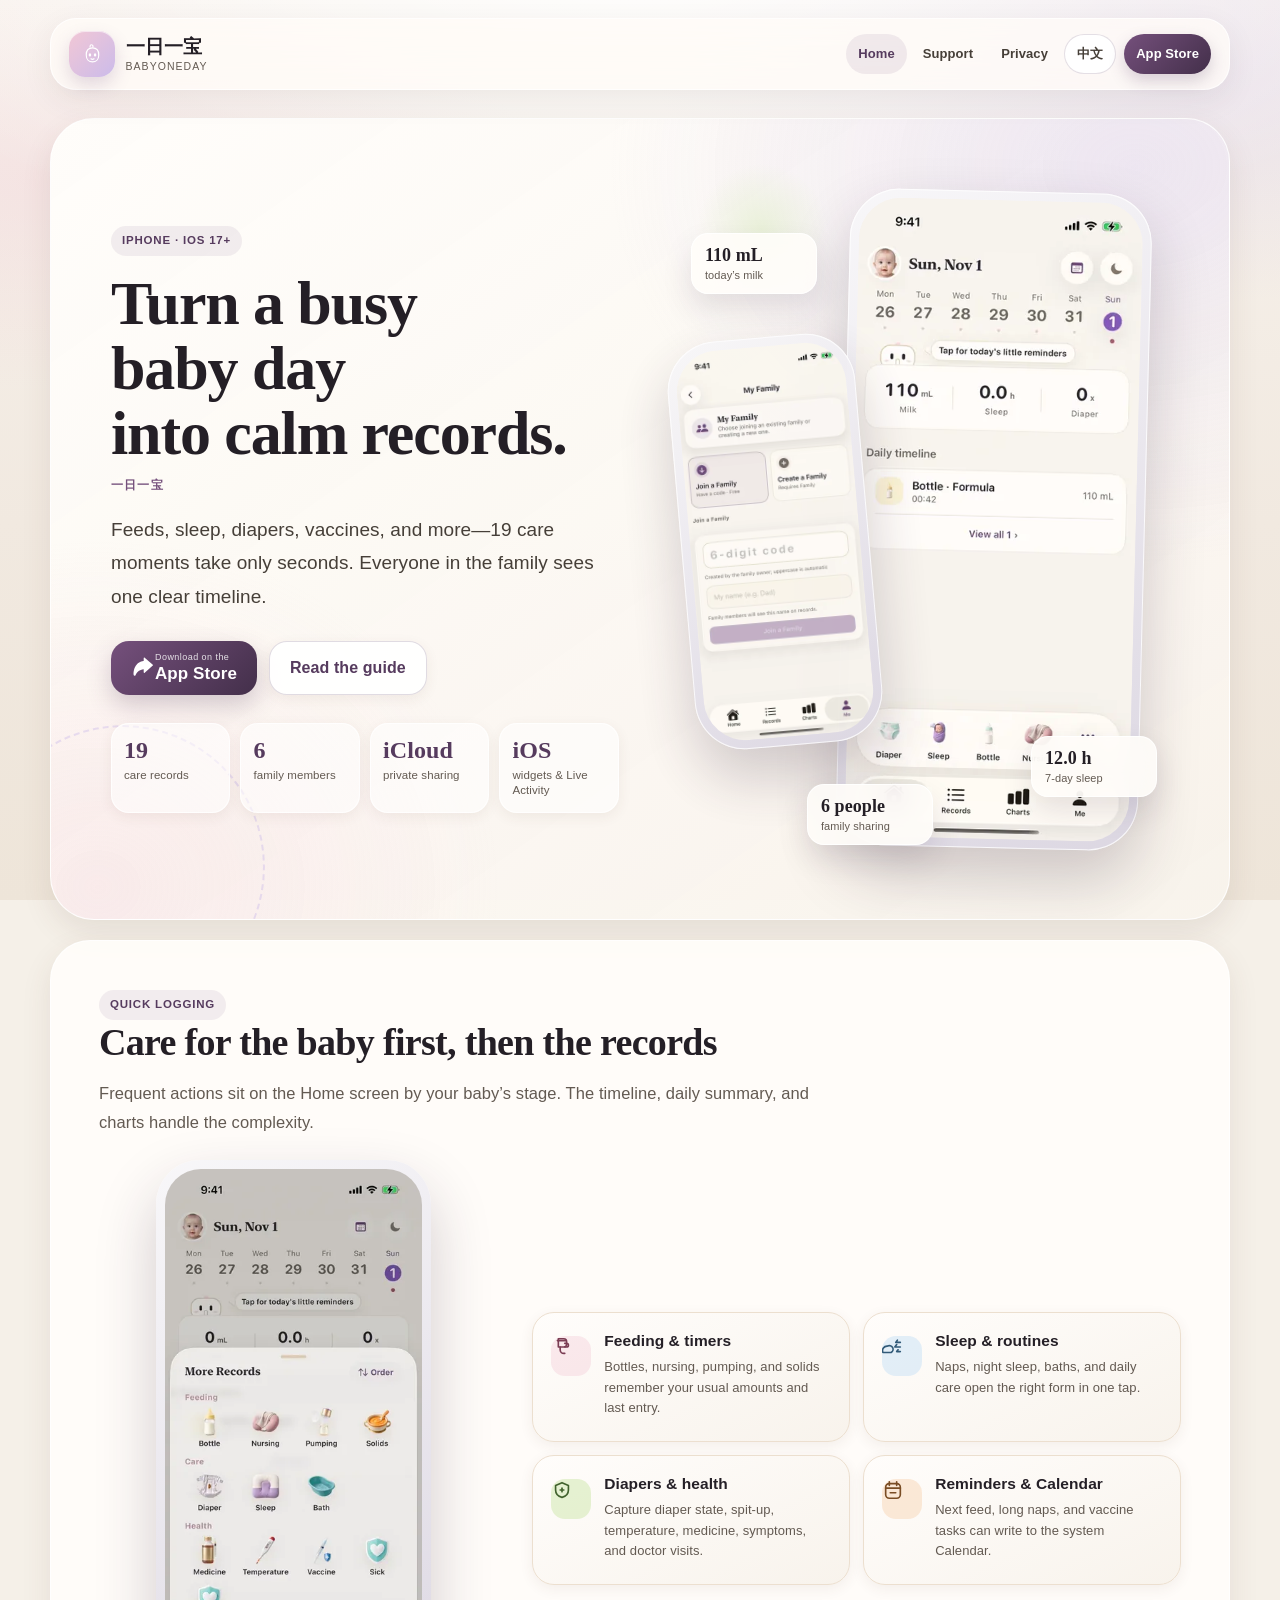
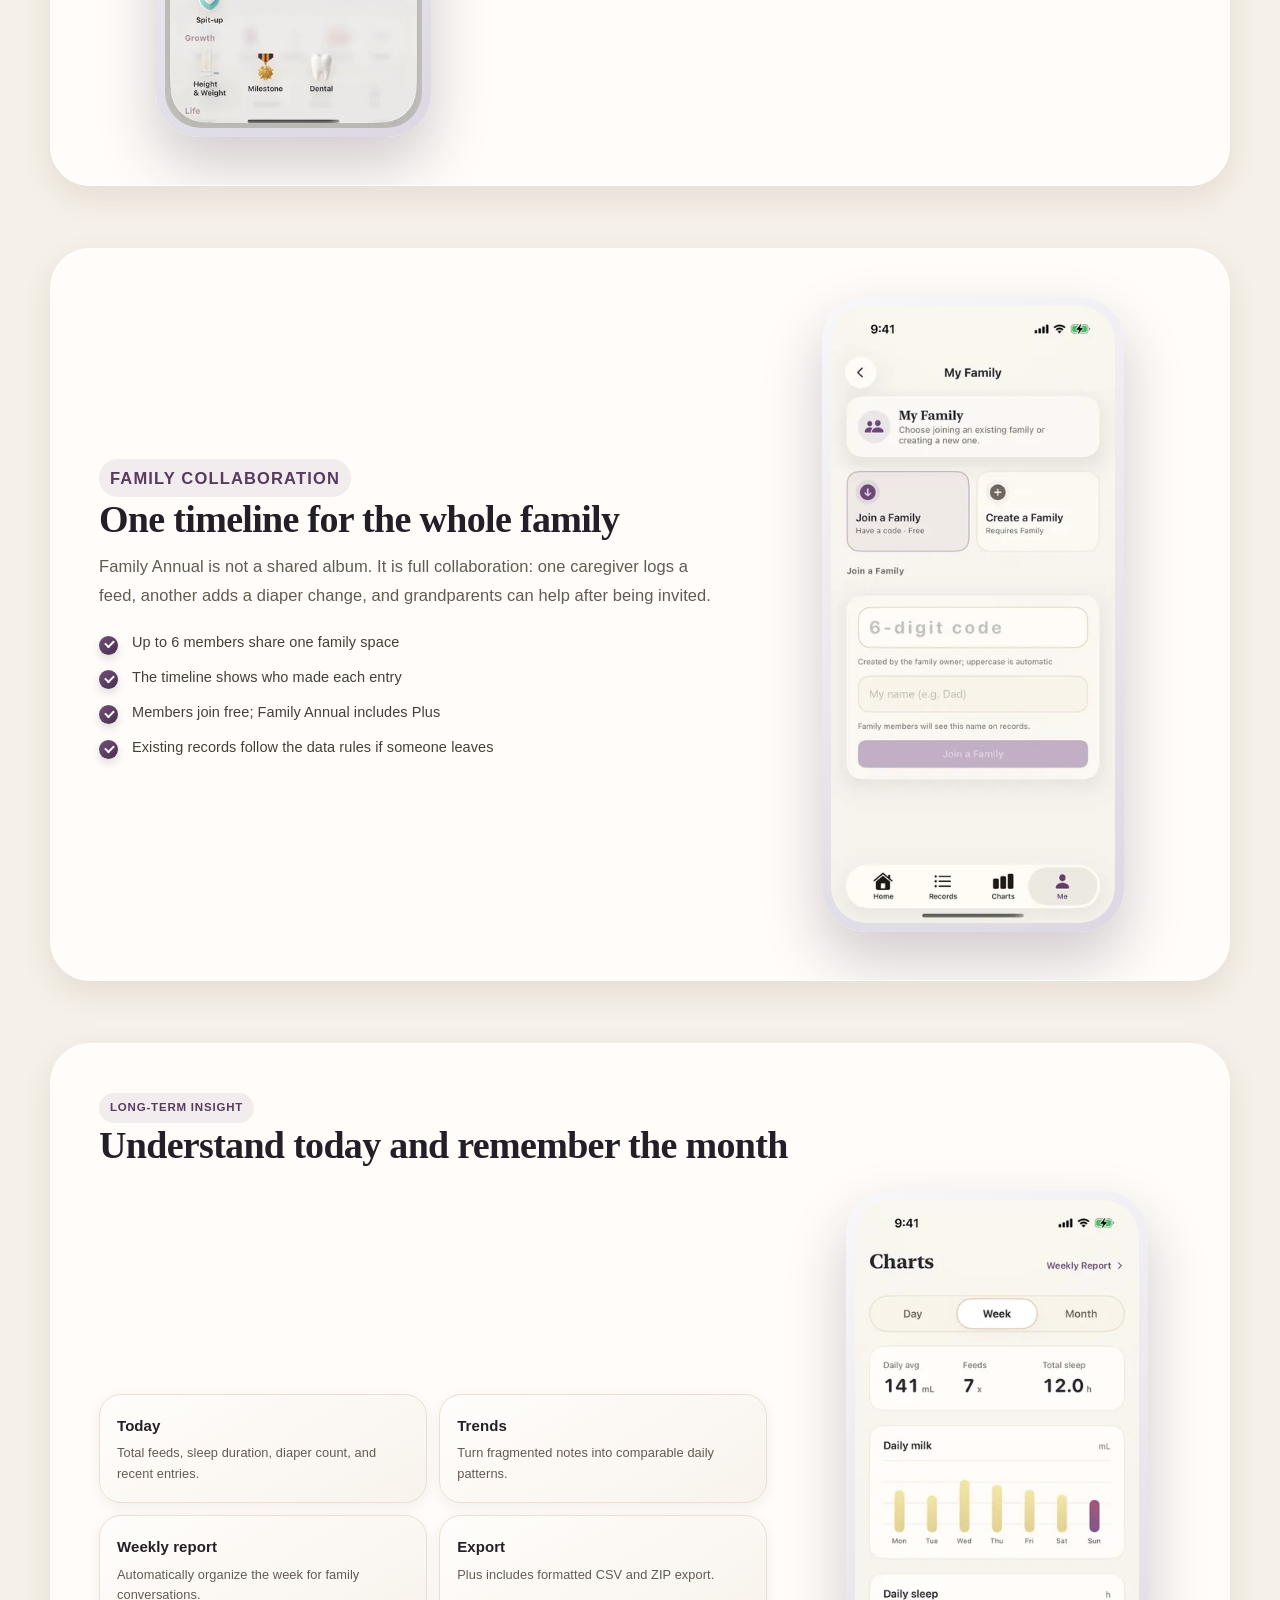
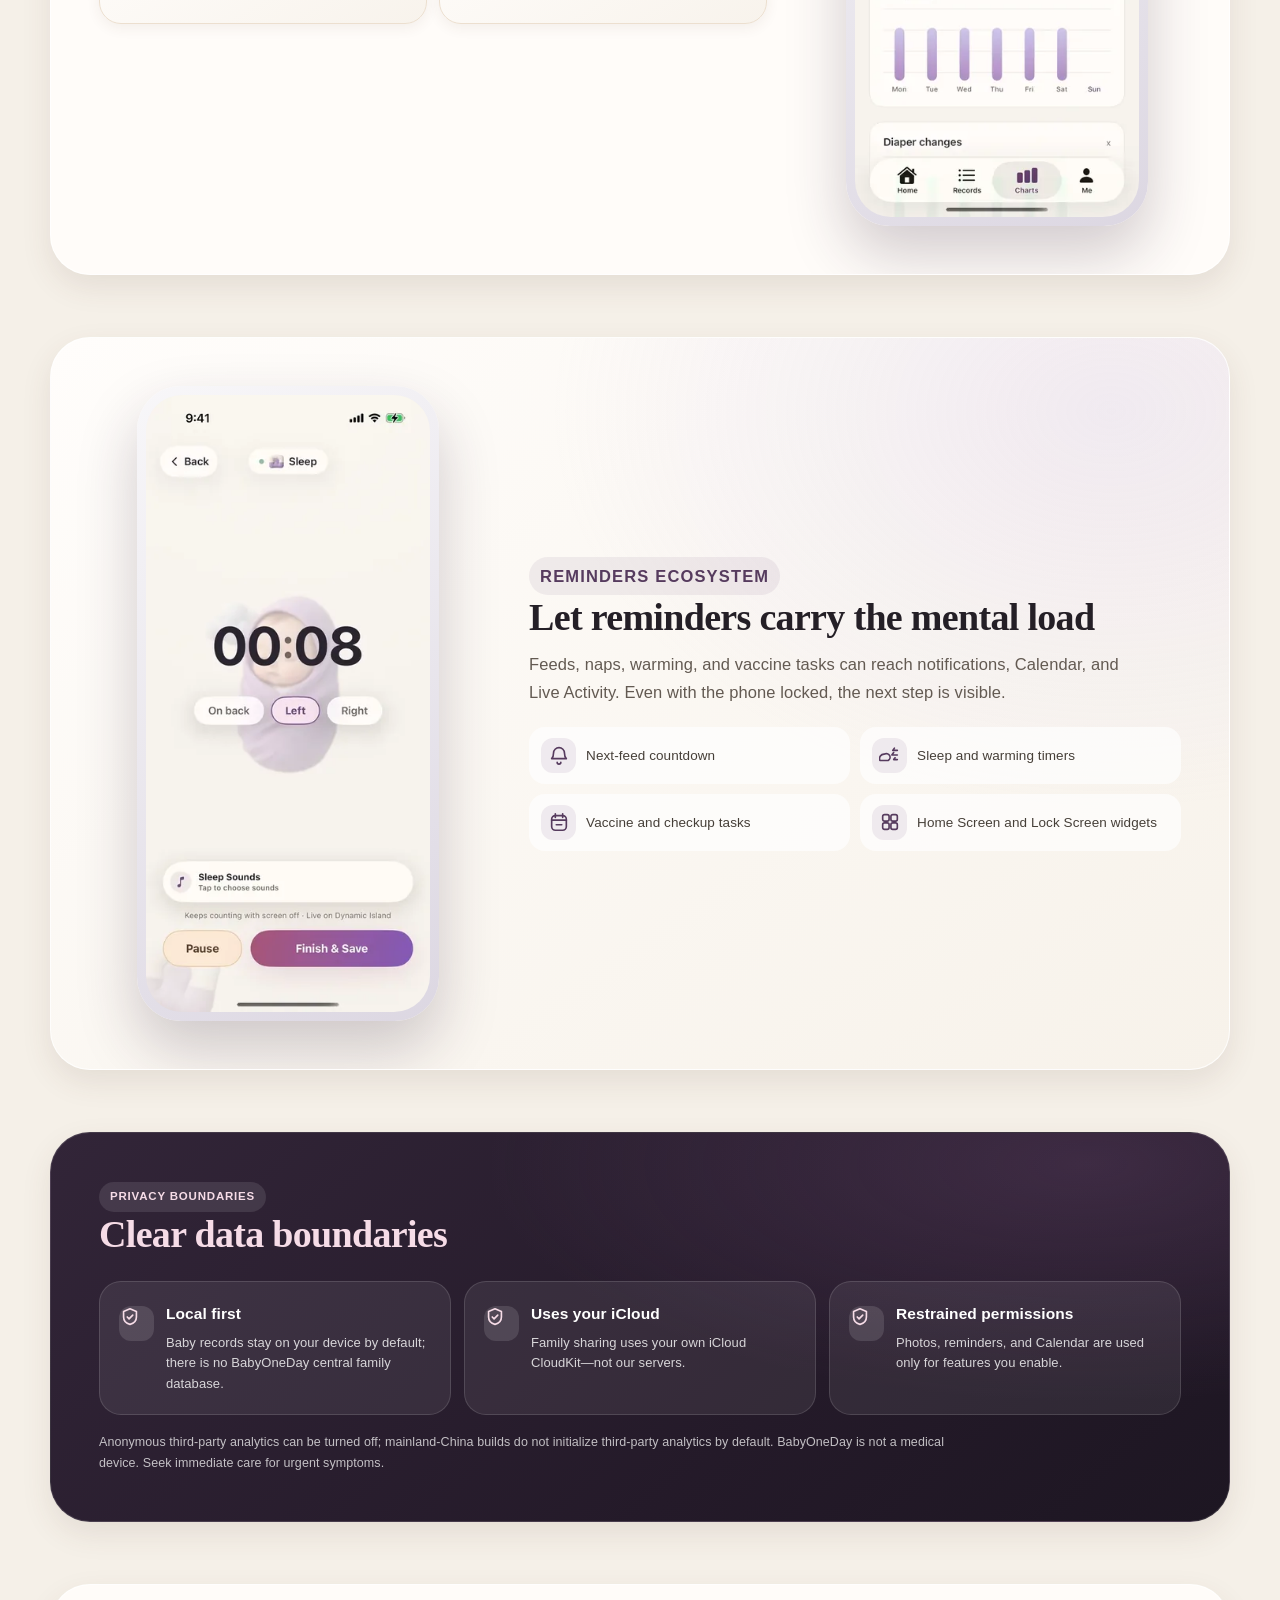
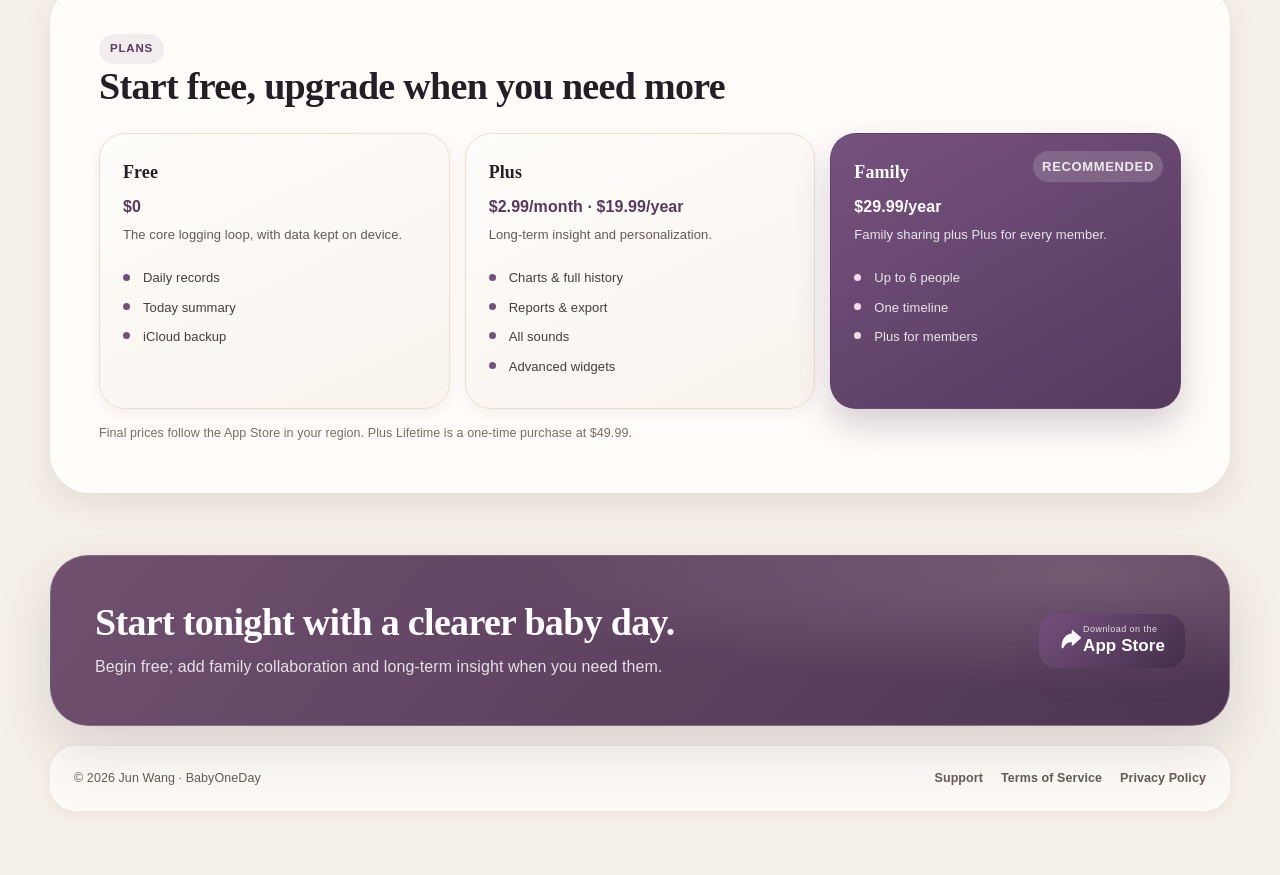
==== commit 5ce08604: "fix(babyoneday): prevent blank product captures" ====
--- a/en/index.html
+++ b/en/index.html
@@ -72,7 +72,7 @@
       </div>
       <div class="hero-stage">
         <figure class="phone phone-primary"><img src="../assets/home-en-360.webp" srcset="../assets/home-en-360.webp 360w, ../assets/home-en-480.webp 480w, ../assets/home-en.webp 720w" sizes="(min-width: 980px) 302px, (min-width: 820px) 250px, 60vw" width="720" height="1565" alt="BabyOneDay home screen and daily record preview" loading="eager" decoding="async" fetchpriority="high"></figure>
-        <figure class="phone phone-secondary"><img src="../assets/family-en-360.webp" srcset="../assets/family-en-360.webp 360w, ../assets/family-en-480.webp 480w, ../assets/family-en.webp 720w" sizes="(min-width: 980px) 302px, (min-width: 820px) 250px, 68vw" width="720" height="1565" alt="BabyOneDay family sharing feature preview" loading="lazy" decoding="async"></figure>
+        <figure class="phone phone-secondary"><img src="../assets/family-en-360.webp" srcset="../assets/family-en-360.webp 360w, ../assets/family-en-480.webp 480w, ../assets/family-en.webp 720w" sizes="(min-width: 980px) 302px, (min-width: 820px) 250px, 68vw" width="720" height="1565" alt="BabyOneDay family sharing feature preview" loading="eager" decoding="async" fetchpriority="low"></figure>
         <div class="floating-card"><strong>110 mL</strong><span>today’s milk</span></div>
 <div class="floating-card"><strong>12.0 h</strong><span>7-day sleep</span></div>
 <div class="floating-card"><strong>6 people</strong><span>family sharing</span></div>
@@ -87,7 +87,7 @@
           <p class="section-lede">Frequent actions sit on the Home screen by your baby’s stage. The timeline, daily summary, and charts handle the complexity.</p>
         </div>
         <div class="feature-layout">
-          <figure class="feature-visual"><img src="../assets/records-en-360.webp" srcset="../assets/records-en-360.webp 360w, ../assets/records-en-480.webp 480w, ../assets/records-en.webp 720w" sizes="(min-width: 980px) 275px, 62vw" width="600" height="1304" alt="BabyOneDay’s 19 care record categories" loading="lazy" decoding="async"></figure>
+          <figure class="feature-visual"><img src="../assets/records-en-360.webp" srcset="../assets/records-en-360.webp 360w, ../assets/records-en-480.webp 480w, ../assets/records-en.webp 720w" sizes="(min-width: 980px) 275px, 62vw" width="600" height="1304" alt="BabyOneDay’s 19 care record categories" loading="eager" decoding="async" fetchpriority="low"></figure>
           <div class="feature-grid"><article class="feature-card"><span class="icon feeding" aria-hidden="true"><svg viewBox="0 0 24 24" aria-hidden="true"><path d="M8 3h6a3 3 0 0 1 3 3v3a3 3 0 0 1-3 3H8z"/><path d="M10 12v3a4 4 0 0 0 4 4h1"/><path d="M7 5h9"/><path d="M15 8h2a2 2 0 0 1 0 4h-2"/></svg></span><div><b>Feeding & timers</b><span>Bottles, nursing, pumping, and solids remember your usual amounts and last entry.</span></div></article>
 <article class="feature-card"><span class="icon sleep" aria-hidden="true"><svg viewBox="0 0 24 24" aria-hidden="true"><path d="M20 7h-5l1.8-2.5"/><path d="M20 12h-6l2-2.7"/><path d="M20 17h-4l1.5-2"/><path d="M4 18h6a4 4 0 0 0-4-7 5 5 0 0 0-5 7Z"/></svg></span><div><b>Sleep & routines</b><span>Naps, night sleep, baths, and daily care open the right form in one tap.</span></div></article>
 <article class="feature-card"><span class="icon health" aria-hidden="true"><svg viewBox="0 0 24 24" aria-hidden="true"><path d="M12 4 5 7v5c0 4 3 7 7 8 4-1 7-4 7-8V7z"/><path d="M12 10v4"/><path d="M10 12h4"/></svg></span><div><b>Diapers & health</b><span>Capture diaper state, spit-up, temperature, medicine, symptoms, and doctor visits.</span></div></article>
@@ -105,7 +105,7 @@
 <li>Members join free; Family Annual includes Plus</li>
 <li>Existing records follow the data rules if someone leaves</li></ul>
         </div>
-        <figure class="side-visual"><img src="../assets/family-en-360.webp" srcset="../assets/family-en-360.webp 360w, ../assets/family-en-480.webp 480w, ../assets/family-en.webp 720w" sizes="(min-width: 980px) 302px, (min-width: 820px) 250px, 68vw" width="720" height="1565" alt="BabyOneDay family sharing feature preview" loading="lazy" decoding="async"></figure>
+        <figure class="side-visual"><img src="../assets/family-en-360.webp" srcset="../assets/family-en-360.webp 360w, ../assets/family-en-480.webp 480w, ../assets/family-en.webp 720w" sizes="(min-width: 980px) 302px, (min-width: 820px) 250px, 68vw" width="720" height="1565" alt="BabyOneDay family sharing feature preview" loading="eager" decoding="async" fetchpriority="low"></figure>
       </section>
 
       <section class="home-section insight-section" aria-labelledby="insight-title">
@@ -118,12 +118,12 @@
 <article class="status-item"><b>Trends</b><span>Turn fragmented notes into comparable daily patterns.</span></article>
 <article class="status-item"><b>Weekly report</b><span>Automatically organize the week for family conversations.</span></article>
 <article class="status-item"><b>Export</b><span>Plus includes formatted CSV and ZIP export.</span></article></div>
-          <figure class="side-visual"><img src="../assets/insights-en-360.webp" srcset="../assets/insights-en-360.webp 360w, ../assets/insights-en-480.webp 480w, ../assets/insights-en.webp 720w" sizes="(min-width: 980px) 302px, 68vw" width="600" height="1304" alt="BabyOneDay charts and weekly report preview" loading="lazy" decoding="async"></figure>
+          <figure class="side-visual"><img src="../assets/insights-en-360.webp" srcset="../assets/insights-en-360.webp 360w, ../assets/insights-en-480.webp 480w, ../assets/insights-en.webp 720w" sizes="(min-width: 980px) 302px, 68vw" width="600" height="1304" alt="BabyOneDay charts and weekly report preview" loading="eager" decoding="async" fetchpriority="low"></figure>
         </div>
       </section>
 
       <section class="home-section reminder-section" aria-labelledby="reminder-title">
-        <figure class="side-visual"><img src="../assets/reminders-en-360.webp" srcset="../assets/reminders-en-360.webp 360w, ../assets/reminders-en-480.webp 480w, ../assets/reminders-en.webp 720w" sizes="(min-width: 980px) 302px, 68vw" width="600" height="1304" alt="BabyOneDay sleep timer and Live Activity preview" loading="lazy" decoding="async"></figure>
+        <figure class="side-visual"><img src="../assets/reminders-en-360.webp" srcset="../assets/reminders-en-360.webp 360w, ../assets/reminders-en-480.webp 480w, ../assets/reminders-en.webp 720w" sizes="(min-width: 980px) 302px, 68vw" width="600" height="1304" alt="BabyOneDay sleep timer and Live Activity preview" loading="eager" decoding="async" fetchpriority="low"></figure>
         <div class="section-copy">
           <p class="section-eyebrow">Reminders ecosystem</p>
           <h2 id="reminder-title">Let reminders carry the mental load</h2>
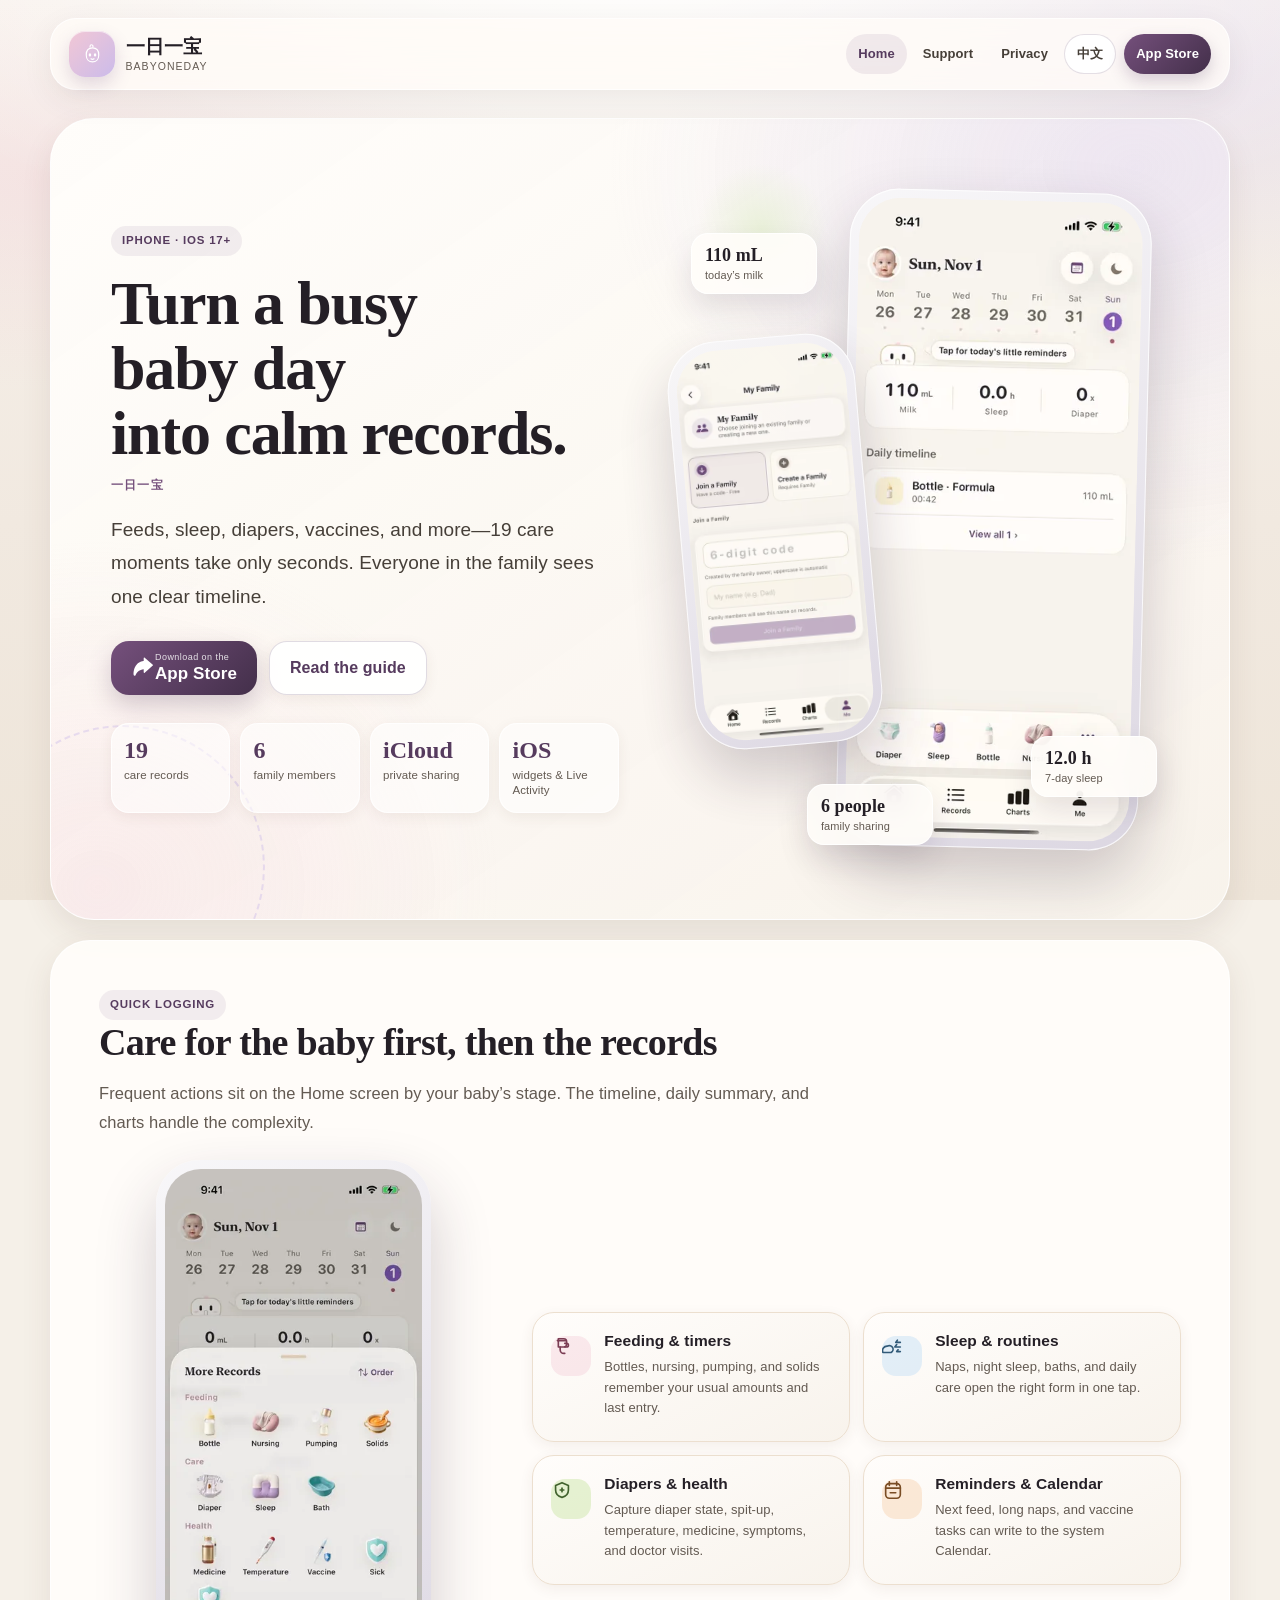
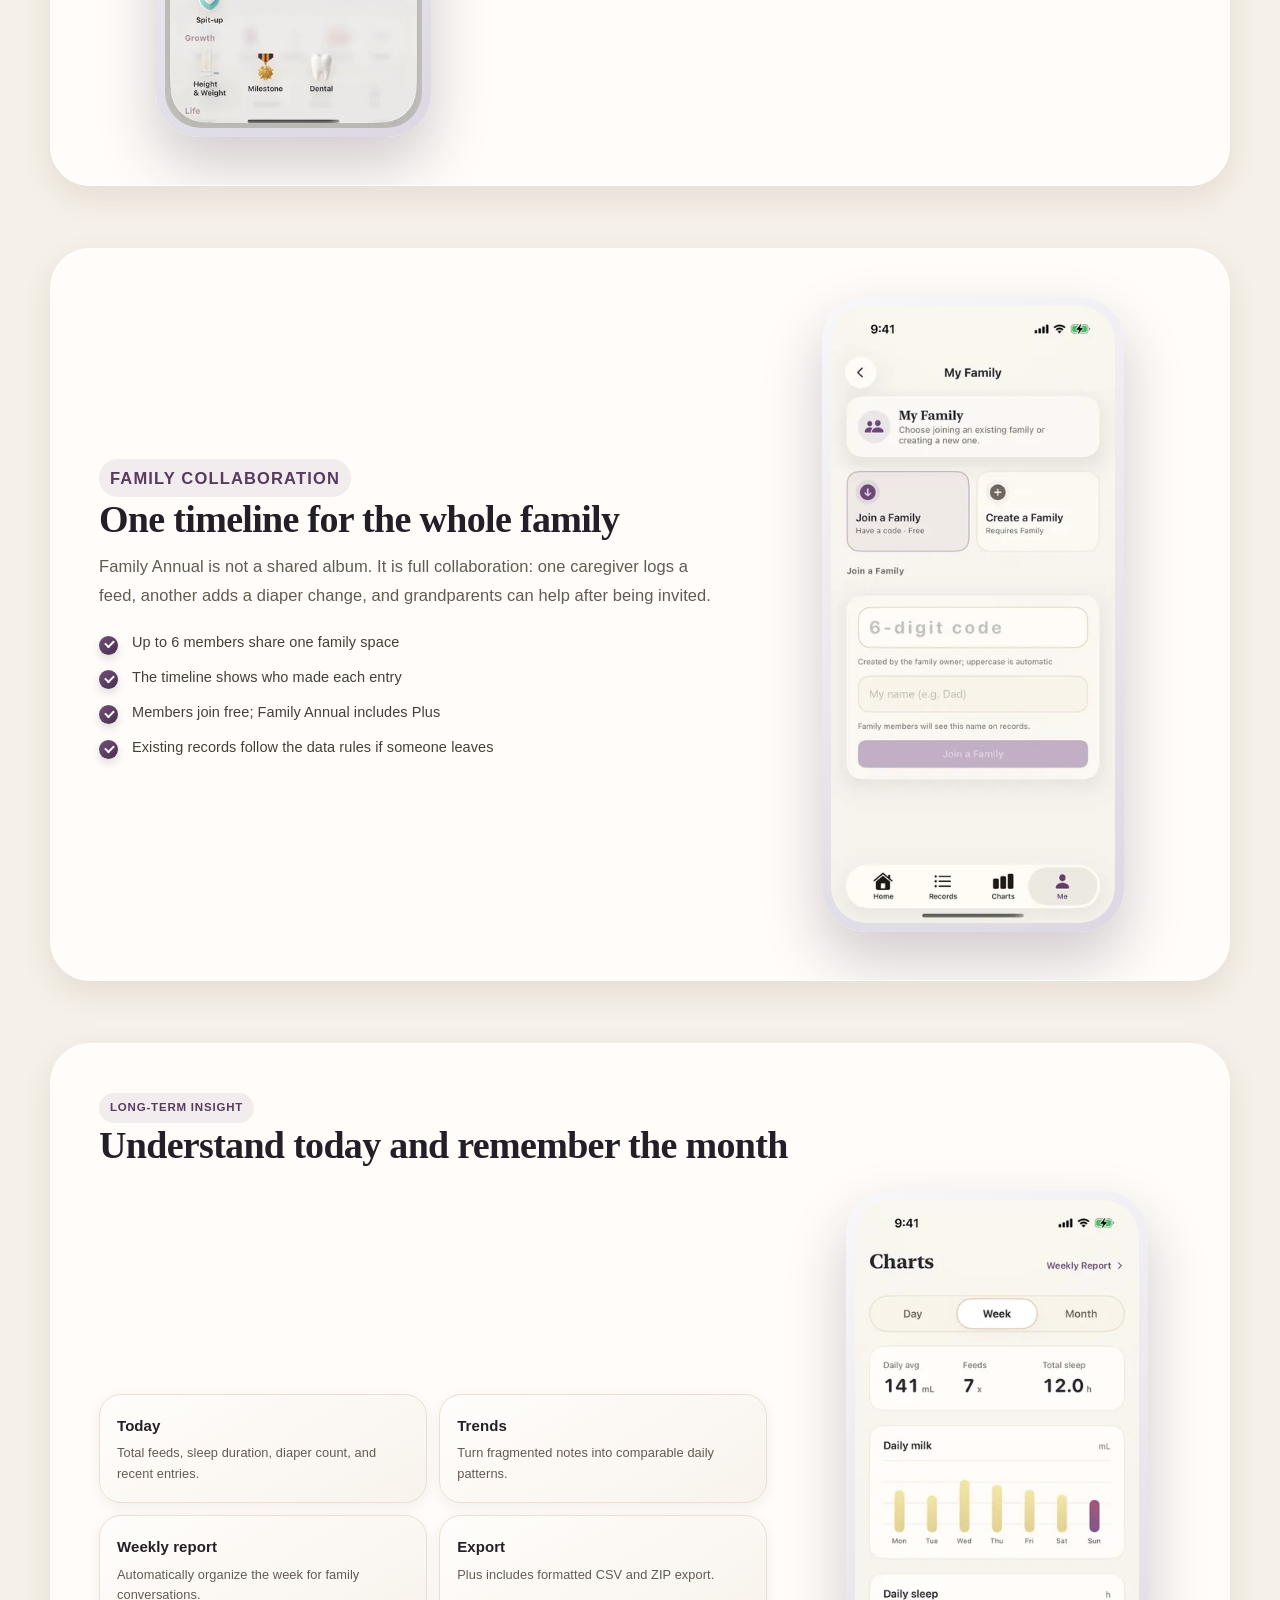
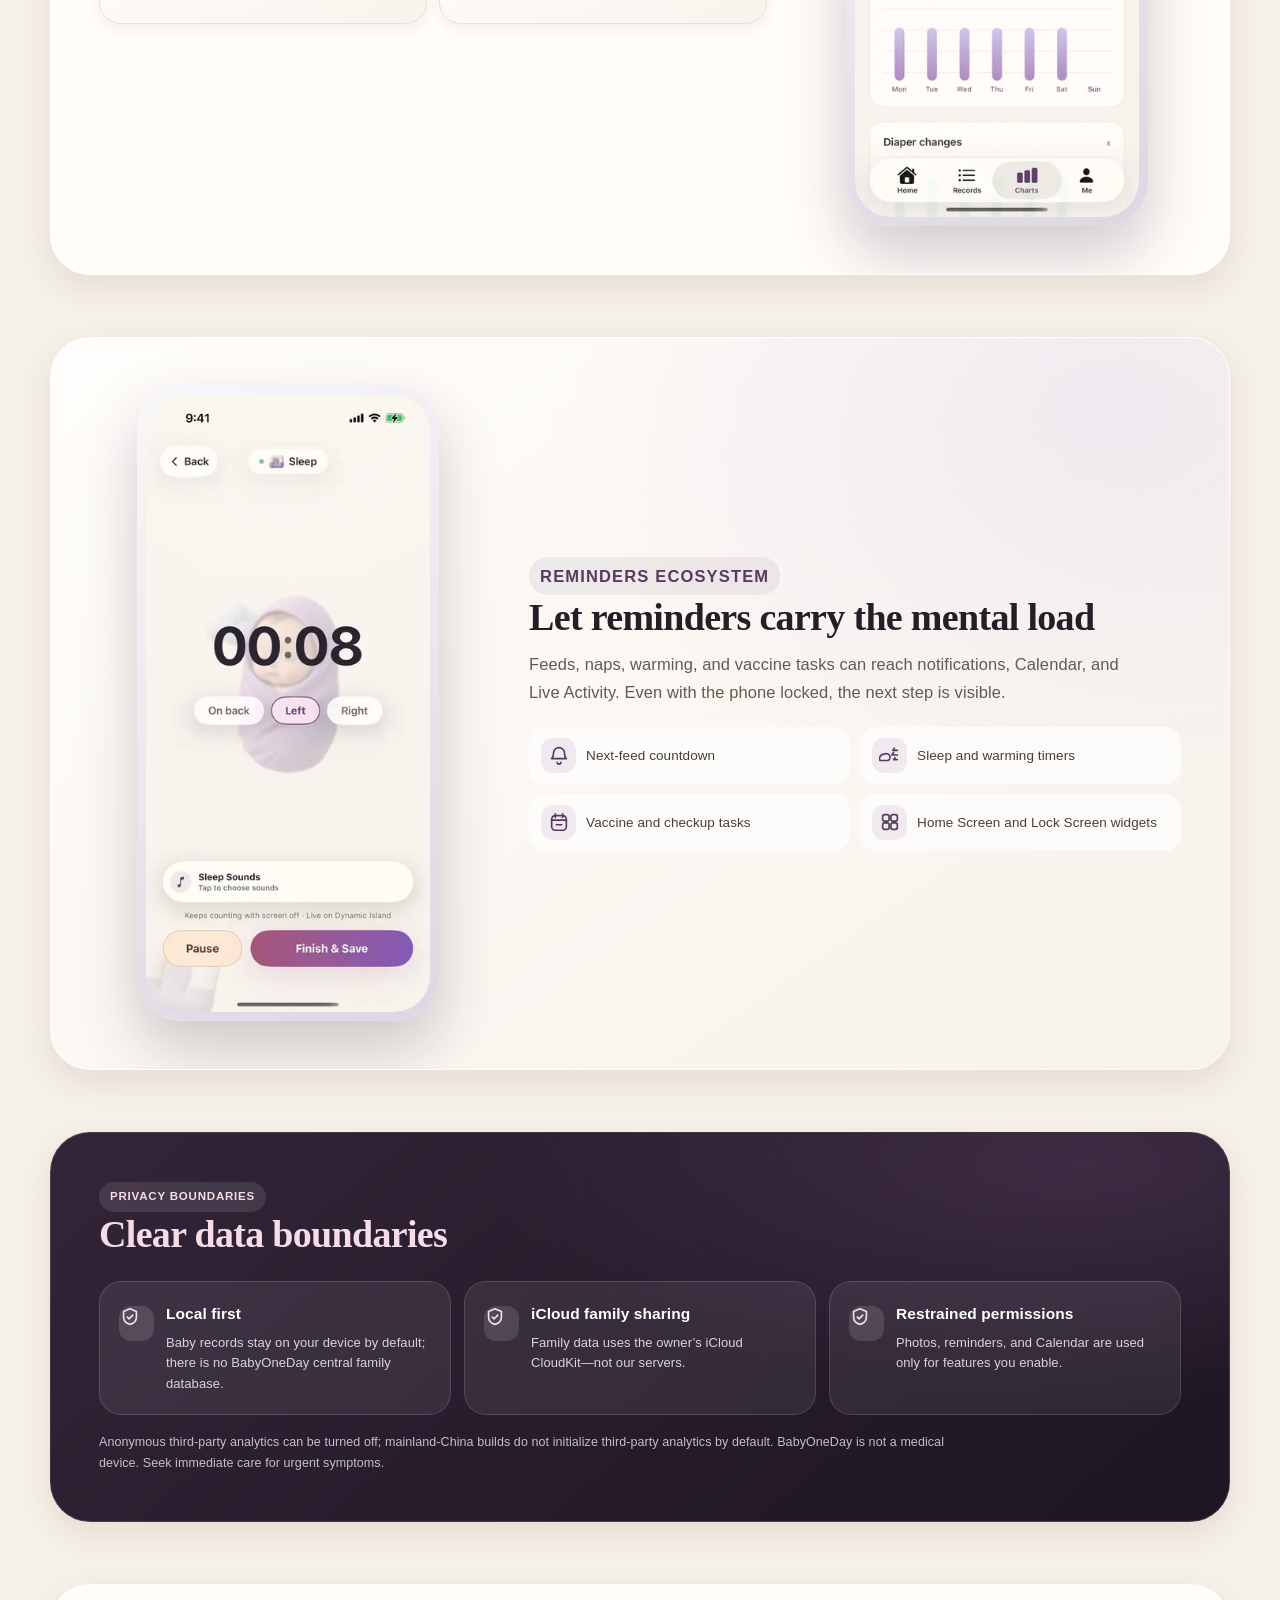
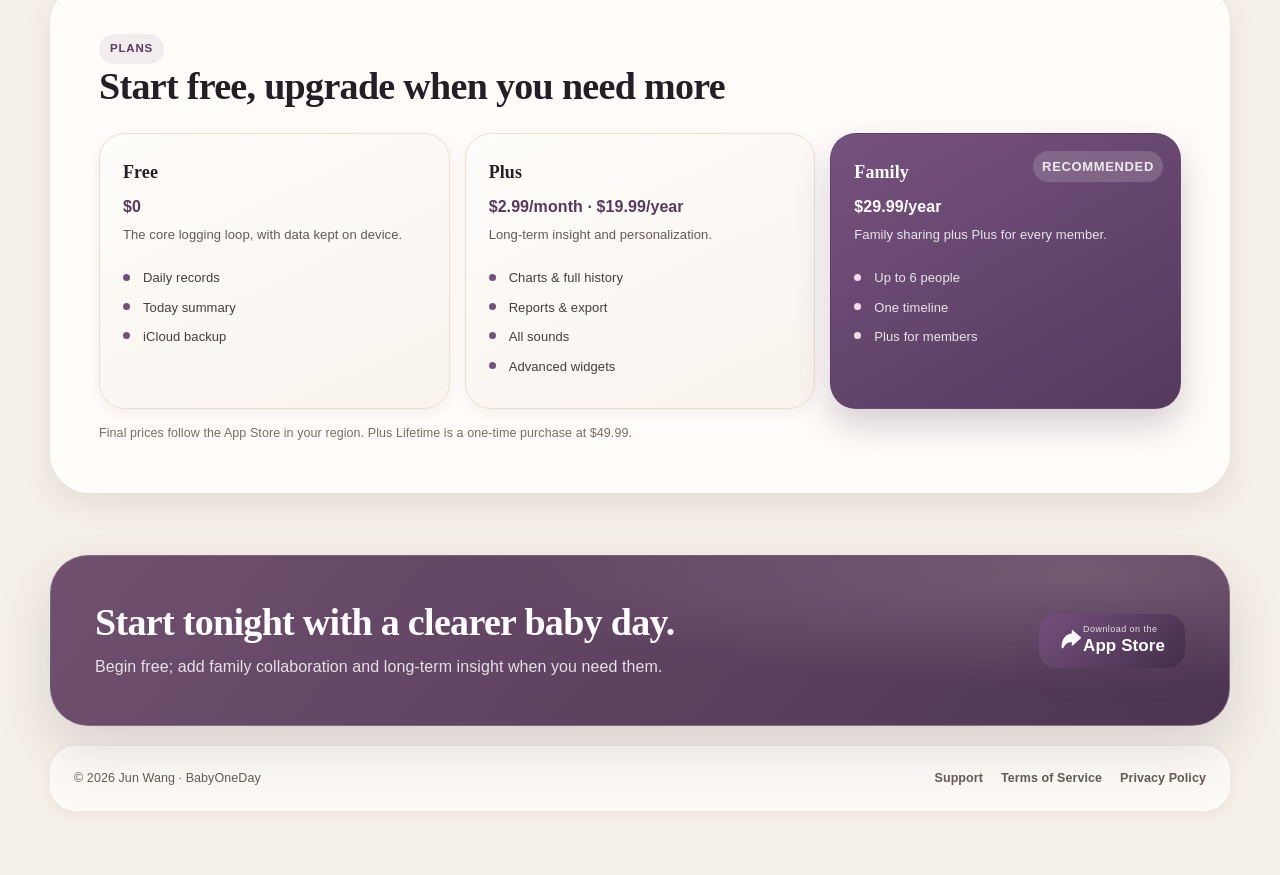
==== commit 151c22bc: "docs: clarify family iCloud privacy boundaries" ====
--- a/en/index.html
+++ b/en/index.html
@@ -4,11 +4,11 @@
   <meta charset="utf-8">
   <meta name="viewport" content="width=device-width, initial-scale=1, viewport-fit=cover">
   <title>BabyOneDay — Turn a busy baby day into calm records</title>
-  <meta name="description" content="BabyOneDay is a local-first iPhone baby-care log: record 19 care moments in seconds, share through your own iCloud, and understand sleep, feeds, growth, and weekly patterns.">
+  <meta name="description" content="BabyOneDay is a local-first iPhone baby-care log: record 19 care moments in seconds, share through the family owner’s iCloud, and understand sleep, feeds, growth, and weekly patterns.">
   <meta name="theme-color" content="#f6f0e8">
   <meta property="og:site_name" content="一日一宝 BabyOneDay">
   <meta property="og:title" content="一日一宝 BabyOneDay">
-  <meta property="og:description" content="Log 19 care moments in seconds. Share one timeline with up to six caregivers through your own iCloud.">
+  <meta property="og:description" content="Log 19 care moments in seconds. Share one timeline with up to six caregivers through the family owner’s iCloud.">
   <meta property="og:type" content="website">
   <meta property="og:locale" content="en_US">
   <meta property="og:locale:alternate" content="zh_CN">
@@ -141,7 +141,7 @@
           <h2 id="privacy-title">Clear data boundaries</h2>
         </div>
         <div class="privacy-grid"><article class="privacy-card"><span class="icon inline" aria-hidden="true"><svg viewBox="0 0 24 24" aria-hidden="true"><path d="M12 3 5 6v6c0 4 3 7 7 8 4-1 7-4 7-8V6z"/><path d="m9 12 2 2 4-4"/></svg></span><div><b>Local first</b><span>Baby records stay on your device by default; there is no BabyOneDay central family database.</span></div></article>
-<article class="privacy-card"><span class="icon inline" aria-hidden="true"><svg viewBox="0 0 24 24" aria-hidden="true"><path d="M12 3 5 6v6c0 4 3 7 7 8 4-1 7-4 7-8V6z"/><path d="m9 12 2 2 4-4"/></svg></span><div><b>Uses your iCloud</b><span>Family sharing uses your own iCloud CloudKit—not our servers.</span></div></article>
+<article class="privacy-card"><span class="icon inline" aria-hidden="true"><svg viewBox="0 0 24 24" aria-hidden="true"><path d="M12 3 5 6v6c0 4 3 7 7 8 4-1 7-4 7-8V6z"/><path d="m9 12 2 2 4-4"/></svg></span><div><b>iCloud family sharing</b><span>Family data uses the owner’s iCloud CloudKit—not our servers.</span></div></article>
 <article class="privacy-card"><span class="icon inline" aria-hidden="true"><svg viewBox="0 0 24 24" aria-hidden="true"><path d="M12 3 5 6v6c0 4 3 7 7 8 4-1 7-4 7-8V6z"/><path d="m9 12 2 2 4-4"/></svg></span><div><b>Restrained permissions</b><span>Photos, reminders, and Calendar are used only for features you enable.</span></div></article></div>
         <p class="privacy-note">Anonymous third-party analytics can be turned off; mainland-China builds do not initialize third-party analytics by default. BabyOneDay is not a medical device. Seek immediate care for urgent symptoms.</p>
       </section>
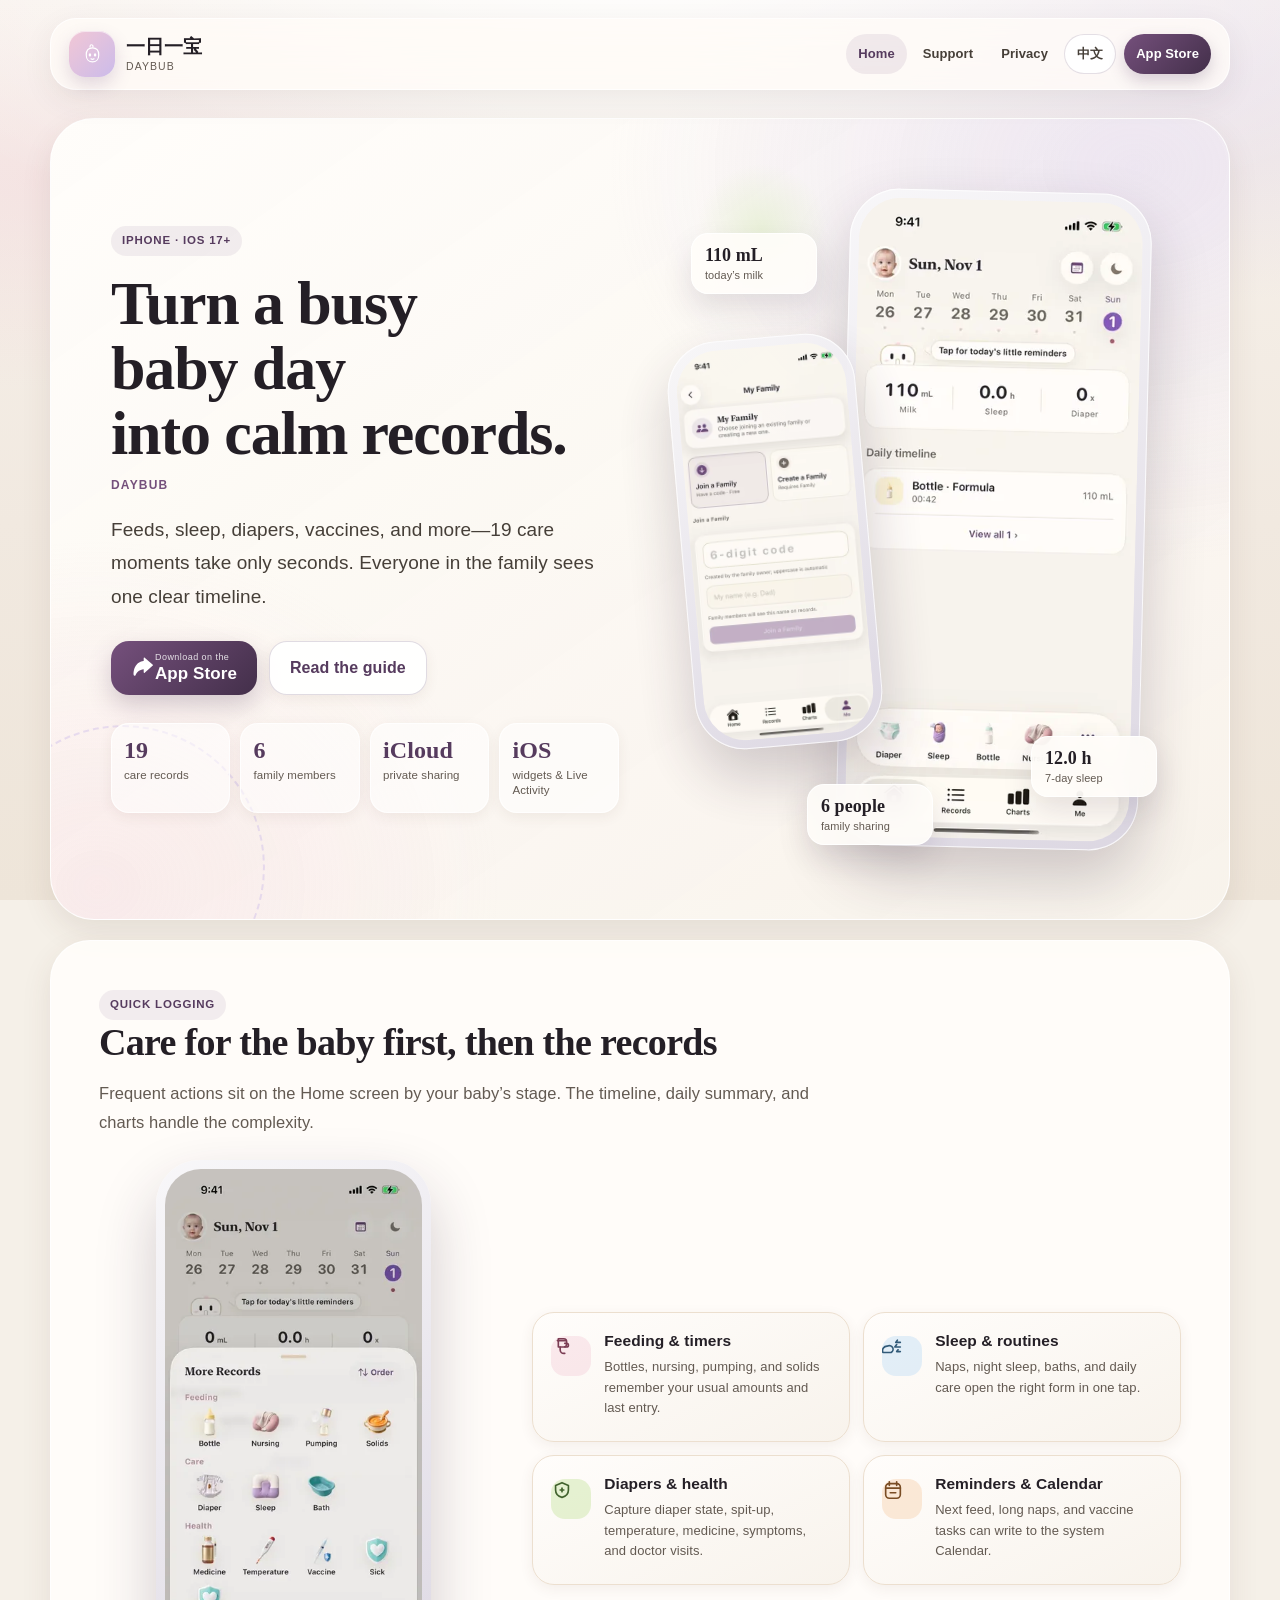
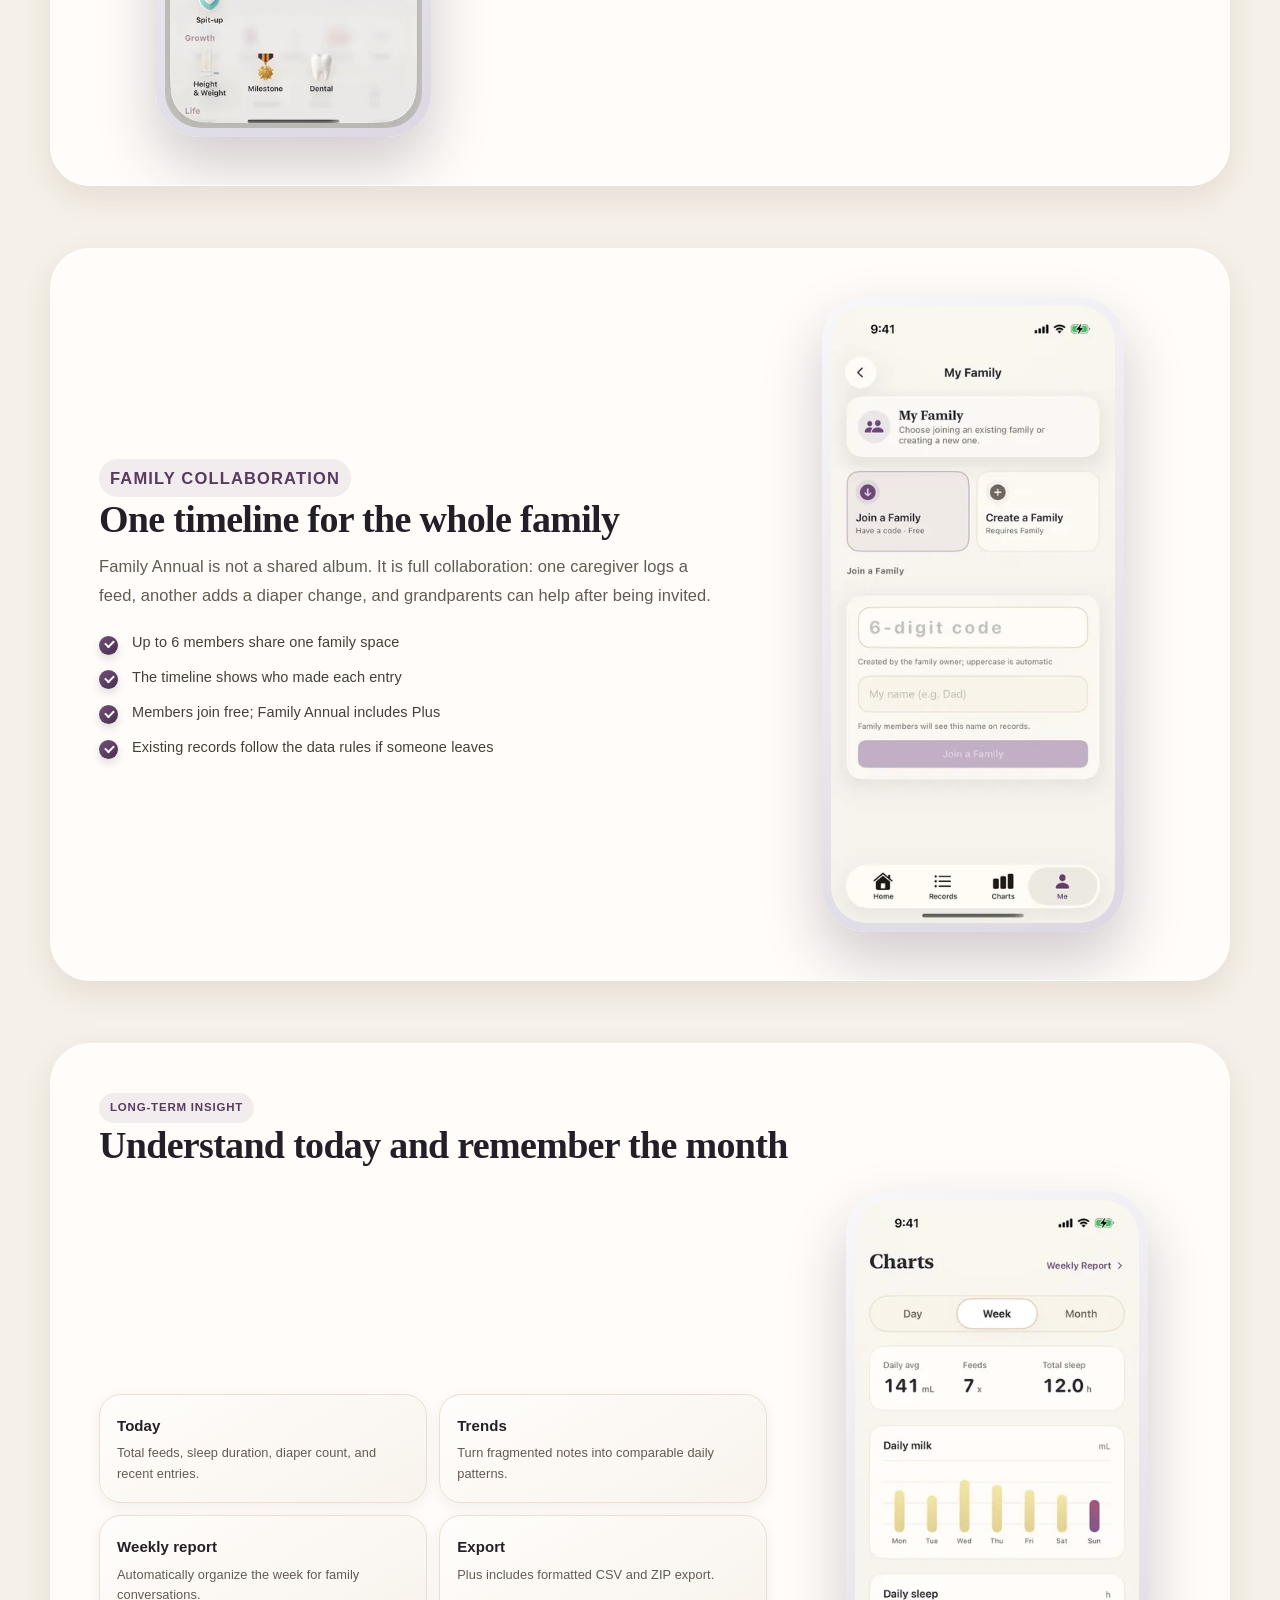
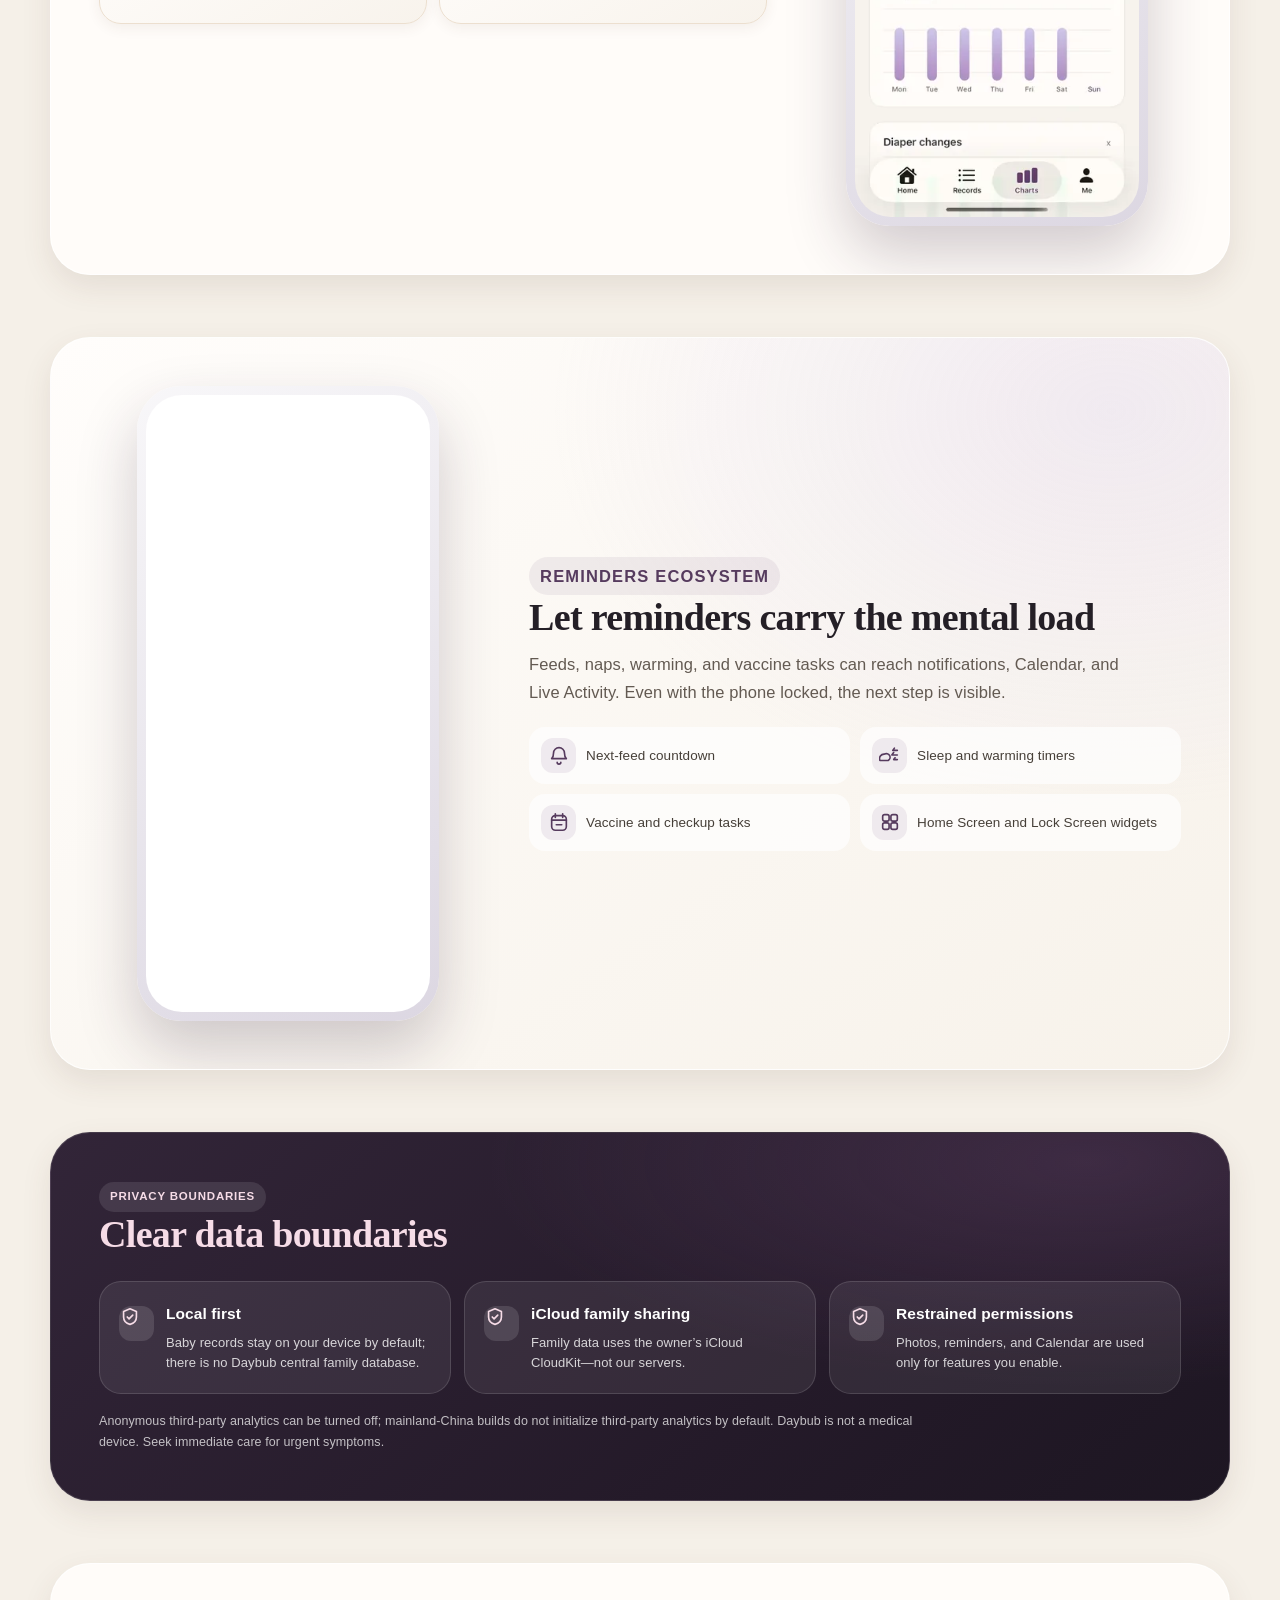
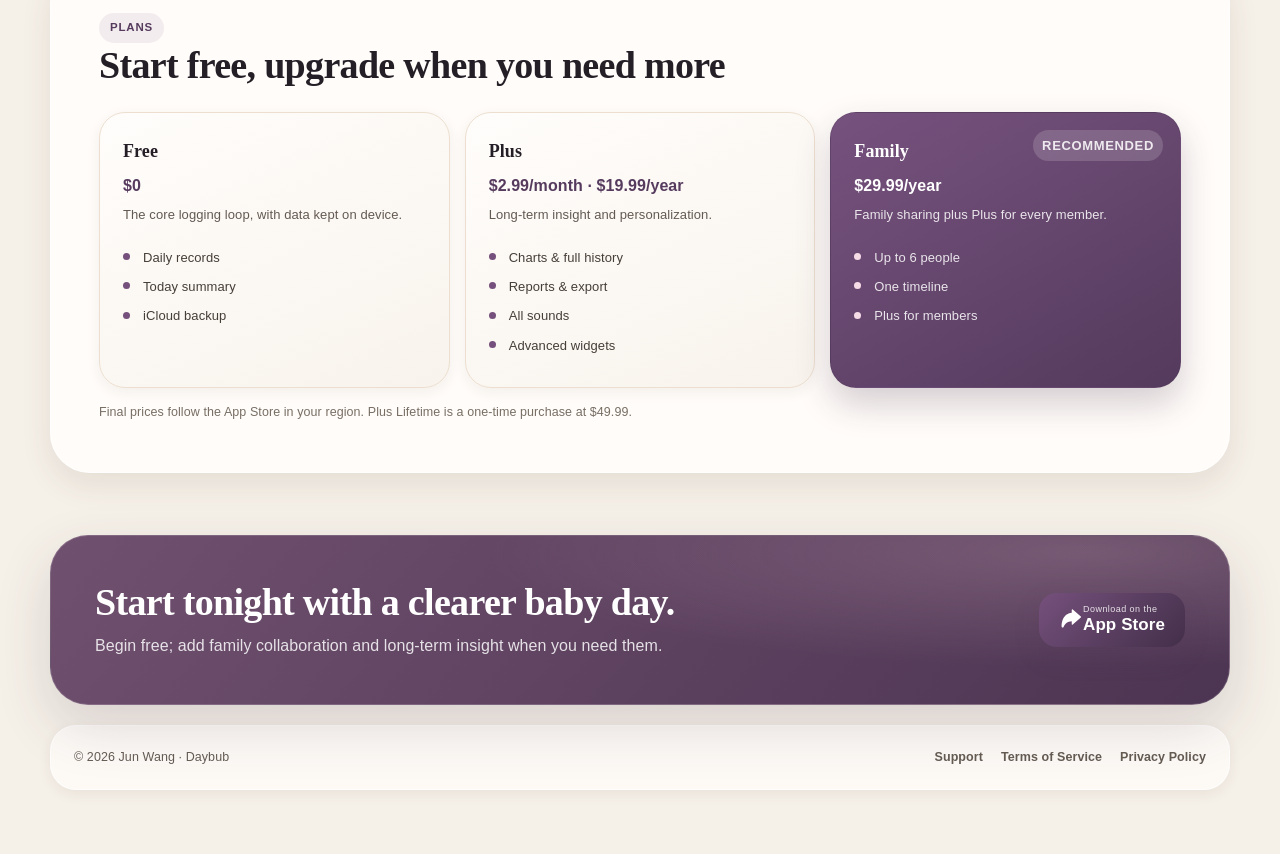
==== commit b76eec36: "chore(brand): adopt Daybub name" ====
--- a/en/index.html
+++ b/en/index.html
@@ -3,11 +3,11 @@
 <head>
   <meta charset="utf-8">
   <meta name="viewport" content="width=device-width, initial-scale=1, viewport-fit=cover">
-  <title>BabyOneDay — Turn a busy baby day into calm records</title>
-  <meta name="description" content="BabyOneDay is a local-first iPhone baby-care log: record 19 care moments in seconds, share through the family owner’s iCloud, and understand sleep, feeds, growth, and weekly patterns.">
+  <title>Daybub — Turn a busy baby day into calm records</title>
+  <meta name="description" content="Daybub is a local-first iPhone baby-care log: record 19 care moments in seconds, share through the family owner’s iCloud, and understand sleep, feeds, growth, and weekly patterns.">
   <meta name="theme-color" content="#f6f0e8">
-  <meta property="og:site_name" content="一日一宝 BabyOneDay">
-  <meta property="og:title" content="一日一宝 BabyOneDay">
+  <meta property="og:site_name" content="一日一宝 Daybub">
+  <meta property="og:title" content="一日一宝 Daybub">
   <meta property="og:description" content="Log 19 care moments in seconds. Share one timeline with up to six caregivers through the family owner’s iCloud.">
   <meta property="og:type" content="website">
   <meta property="og:locale" content="en_US">
@@ -16,19 +16,20 @@
   <meta property="og:image" content="https://babyoneday.zpad.app/assets/social-en.jpg">
   <meta property="og:image:width" content="1200">
   <meta property="og:image:height" content="630">
-  <meta property="og:image:alt" content="BabyOneDay product preview">
+  <meta property="og:image:alt" content="Daybub product preview">
   <meta name="twitter:card" content="summary_large_image">
   <meta name="twitter:image" content="https://babyoneday.zpad.app/assets/social-en.jpg">
-  <meta name="twitter:image:alt" content="BabyOneDay product preview">
+  <meta name="twitter:image:alt" content="Daybub product preview">
   <link rel="canonical" href="https://babyoneday.zpad.app/en/">
   <link rel="alternate" hreflang="zh-CN" href="https://babyoneday.zpad.app/">
   <link rel="alternate" hreflang="en" href="https://babyoneday.zpad.app/en/">
   <link rel="alternate" hreflang="x-default" href="https://babyoneday.zpad.app/">
   <link rel="icon" type="image/png" href="../assets/app-icon.png">
+  <script src="../assets/language-routing.js"></script>
   <link rel="apple-touch-icon" type="image/png" href="../assets/app-icon.png">
   <link rel="stylesheet" href="../css/site.css">
   <meta name="apple-itunes-app" content="app-id=6822589481">
-  <script type="application/ld+json">{"@context":"https://schema.org","@type":"SoftwareApplication","name":"BabyOneDay","operatingSystem":"iOS 17.0+","applicationCategory":"HealthApplication","inLanguage":["zh-CN","en"],"isAccessibleForFree":true,"featureList":["19 baby care record types","Family sharing for up to 6 caregivers","iCloud CloudKit family sync","charts, weekly reports, and export","reminders, Calendar integration, widgets, and Live Activity"],"screenshot":"https://babyoneday.zpad.app/assets/home-en.webp","offers":{"@type":"Offer","price":"0","priceCurrency":"USD"}}</script>
+  <script type="application/ld+json">{"@context":"https://schema.org","@type":"SoftwareApplication","name":"Daybub","operatingSystem":"iOS 17.0+","applicationCategory":"HealthApplication","inLanguage":["zh-CN","en"],"isAccessibleForFree":true,"featureList":["19 baby care record types","Family sharing for up to 6 caregivers","iCloud CloudKit family sync","charts, weekly reports, and export","reminders, Calendar integration, widgets, and Live Activity"],"screenshot":"https://babyoneday.zpad.app/assets/home-en.webp","offers":{"@type":"Offer","price":"0","priceCurrency":"USD"}}</script>
 </head>
 <body>
   <a class="skip-link" href="#main">Skip to content</a>
@@ -44,14 +45,14 @@
             <path d="M16 33c0-12 7-18 16-18s16 6 16 18c0 11-7 18-16 18s-16-7-16-18Z" stroke="currentColor" stroke-width="3"/>
           </svg>
         </span>
-        <span><span class="brand-name">一日一宝</span><span class="brand-sub">BabyOneDay</span></span>
+        <span><span class="brand-name">一日一宝</span><span class="brand-sub">Daybub</span></span>
       </a>
       <nav class="site-nav" aria-label="Website navigation">
         <a href="index.html" aria-current="page">Home</a>
         <a href="support.html">Support</a>
         <a href="privacy-policy.html">Privacy</a>
-        <a class="language-switch" href="../index.html" lang="zh-CN" hreflang="zh-CN">中文</a>
-        <a class="nav-cta" href="https://apps.apple.com/app/id6822589481">App Store</a>
+        <a class="language-switch" href="../?lang=zh" lang="zh-CN" hreflang="zh-CN">中文</a>
+        <a class="nav-cta" href="https://apps.apple.com/us/app/babyoneday-baby-care-log/id6822589481">App Store</a>
       </nav>
     </header>
 
@@ -59,10 +60,10 @@
       <div class="hero-copy">
         <p class="eyebrow">iPhone · iOS 17+</p>
         <h1 id="home-title">Turn a busy baby day<br>into calm records.</h1>
-        <p class="h1-en">一日一宝</p>
+        <p class="h1-en">Daybub</p>
         <p class="lede">Feeds, sleep, diapers, vaccines, and more—19 care moments take only seconds. Everyone in the family sees one clear timeline.</p>
         <div class="cta-row" aria-label="Get the app">
-          <a class="primary-cta" href="https://apps.apple.com/app/id6822589481"><span><small>Download on the</small><b>App Store</b></span></a>
+          <a class="primary-cta" href="https://apps.apple.com/us/app/babyoneday-baby-care-log/id6822589481"><span><small>Download on the</small><b>App Store</b></span></a>
           <a class="secondary-cta" href="support.html">Read the guide</a>
         </div>
         <div class="hero-metrics"><div class="metric"><strong>19</strong><span>care records</span></div>
@@ -71,8 +72,8 @@
 <div class="metric"><strong>iOS</strong><span>widgets & Live Activity</span></div></div>
       </div>
       <div class="hero-stage">
-        <figure class="phone phone-primary"><img src="../assets/home-en-360.webp" srcset="../assets/home-en-360.webp 360w, ../assets/home-en-480.webp 480w, ../assets/home-en.webp 720w" sizes="(min-width: 980px) 302px, (min-width: 820px) 250px, 60vw" width="720" height="1565" alt="BabyOneDay home screen and daily record preview" loading="eager" decoding="async" fetchpriority="high"></figure>
-        <figure class="phone phone-secondary"><img src="../assets/family-en-360.webp" srcset="../assets/family-en-360.webp 360w, ../assets/family-en-480.webp 480w, ../assets/family-en.webp 720w" sizes="(min-width: 980px) 302px, (min-width: 820px) 250px, 68vw" width="720" height="1565" alt="BabyOneDay family sharing feature preview" loading="eager" decoding="async" fetchpriority="low"></figure>
+        <figure class="phone phone-primary"><img src="../assets/home-en-360.webp" srcset="../assets/home-en-360.webp 360w, ../assets/home-en-480.webp 480w, ../assets/home-en.webp 720w" sizes="(min-width: 980px) 302px, (min-width: 820px) 250px, 60vw" width="720" height="1565" alt="Daybub home screen and daily record preview" loading="eager" decoding="async" fetchpriority="high"></figure>
+        <figure class="phone phone-secondary"><img src="../assets/family-en-360.webp" srcset="../assets/family-en-360.webp 360w, ../assets/family-en-480.webp 480w, ../assets/family-en.webp 720w" sizes="(min-width: 980px) 302px, (min-width: 820px) 250px, 68vw" width="720" height="1565" alt="Daybub family sharing feature preview" loading="eager" decoding="async" fetchpriority="low"></figure>
         <div class="floating-card"><strong>110 mL</strong><span>today’s milk</span></div>
 <div class="floating-card"><strong>12.0 h</strong><span>7-day sleep</span></div>
 <div class="floating-card"><strong>6 people</strong><span>family sharing</span></div>
@@ -87,7 +88,7 @@
           <p class="section-lede">Frequent actions sit on the Home screen by your baby’s stage. The timeline, daily summary, and charts handle the complexity.</p>
         </div>
         <div class="feature-layout">
-          <figure class="feature-visual"><img src="../assets/records-en-360.webp" srcset="../assets/records-en-360.webp 360w, ../assets/records-en-480.webp 480w, ../assets/records-en.webp 720w" sizes="(min-width: 980px) 275px, 62vw" width="600" height="1304" alt="BabyOneDay’s 19 care record categories" loading="eager" decoding="async" fetchpriority="low"></figure>
+          <figure class="feature-visual"><img src="../assets/records-en-360.webp" srcset="../assets/records-en-360.webp 360w, ../assets/records-en-480.webp 480w, ../assets/records-en.webp 720w" sizes="(min-width: 980px) 275px, 62vw" width="600" height="1304" alt="Daybub’s 19 care record categories" loading="eager" decoding="async" fetchpriority="low"></figure>
           <div class="feature-grid"><article class="feature-card"><span class="icon feeding" aria-hidden="true"><svg viewBox="0 0 24 24" aria-hidden="true"><path d="M8 3h6a3 3 0 0 1 3 3v3a3 3 0 0 1-3 3H8z"/><path d="M10 12v3a4 4 0 0 0 4 4h1"/><path d="M7 5h9"/><path d="M15 8h2a2 2 0 0 1 0 4h-2"/></svg></span><div><b>Feeding & timers</b><span>Bottles, nursing, pumping, and solids remember your usual amounts and last entry.</span></div></article>
 <article class="feature-card"><span class="icon sleep" aria-hidden="true"><svg viewBox="0 0 24 24" aria-hidden="true"><path d="M20 7h-5l1.8-2.5"/><path d="M20 12h-6l2-2.7"/><path d="M20 17h-4l1.5-2"/><path d="M4 18h6a4 4 0 0 0-4-7 5 5 0 0 0-5 7Z"/></svg></span><div><b>Sleep & routines</b><span>Naps, night sleep, baths, and daily care open the right form in one tap.</span></div></article>
 <article class="feature-card"><span class="icon health" aria-hidden="true"><svg viewBox="0 0 24 24" aria-hidden="true"><path d="M12 4 5 7v5c0 4 3 7 7 8 4-1 7-4 7-8V7z"/><path d="M12 10v4"/><path d="M10 12h4"/></svg></span><div><b>Diapers & health</b><span>Capture diaper state, spit-up, temperature, medicine, symptoms, and doctor visits.</span></div></article>
@@ -105,7 +106,7 @@
 <li>Members join free; Family Annual includes Plus</li>
 <li>Existing records follow the data rules if someone leaves</li></ul>
         </div>
-        <figure class="side-visual"><img src="../assets/family-en-360.webp" srcset="../assets/family-en-360.webp 360w, ../assets/family-en-480.webp 480w, ../assets/family-en.webp 720w" sizes="(min-width: 980px) 302px, (min-width: 820px) 250px, 68vw" width="720" height="1565" alt="BabyOneDay family sharing feature preview" loading="eager" decoding="async" fetchpriority="low"></figure>
+        <figure class="side-visual"><img src="../assets/family-en-360.webp" srcset="../assets/family-en-360.webp 360w, ../assets/family-en-480.webp 480w, ../assets/family-en.webp 720w" sizes="(min-width: 980px) 302px, (min-width: 820px) 250px, 68vw" width="720" height="1565" alt="Daybub family sharing feature preview" loading="eager" decoding="async" fetchpriority="low"></figure>
       </section>
 
       <section class="home-section insight-section" aria-labelledby="insight-title">
@@ -118,12 +119,12 @@
 <article class="status-item"><b>Trends</b><span>Turn fragmented notes into comparable daily patterns.</span></article>
 <article class="status-item"><b>Weekly report</b><span>Automatically organize the week for family conversations.</span></article>
 <article class="status-item"><b>Export</b><span>Plus includes formatted CSV and ZIP export.</span></article></div>
-          <figure class="side-visual"><img src="../assets/insights-en-360.webp" srcset="../assets/insights-en-360.webp 360w, ../assets/insights-en-480.webp 480w, ../assets/insights-en.webp 720w" sizes="(min-width: 980px) 302px, 68vw" width="600" height="1304" alt="BabyOneDay charts and weekly report preview" loading="eager" decoding="async" fetchpriority="low"></figure>
+          <figure class="side-visual"><img src="../assets/insights-en-360.webp" srcset="../assets/insights-en-360.webp 360w, ../assets/insights-en-480.webp 480w, ../assets/insights-en.webp 720w" sizes="(min-width: 980px) 302px, 68vw" width="600" height="1304" alt="Daybub charts and weekly report preview" loading="eager" decoding="async" fetchpriority="low"></figure>
         </div>
       </section>
 
       <section class="home-section reminder-section" aria-labelledby="reminder-title">
-        <figure class="side-visual"><img src="../assets/reminders-en-360.webp" srcset="../assets/reminders-en-360.webp 360w, ../assets/reminders-en-480.webp 480w, ../assets/reminders-en.webp 720w" sizes="(min-width: 980px) 302px, 68vw" width="600" height="1304" alt="BabyOneDay sleep timer and Live Activity preview" loading="eager" decoding="async" fetchpriority="low"></figure>
+        <figure class="side-visual"><img src="../assets/reminders-en-360.webp" srcset="../assets/reminders-en-360.webp 360w, ../assets/reminders-en-480.webp 480w, ../assets/reminders-en.webp 720w" sizes="(min-width: 980px) 302px, 68vw" width="600" height="1304" alt="Daybub sleep timer and Live Activity preview" loading="eager" decoding="async" fetchpriority="low"></figure>
         <div class="section-copy">
           <p class="section-eyebrow">Reminders ecosystem</p>
           <h2 id="reminder-title">Let reminders carry the mental load</h2>
@@ -140,10 +141,10 @@
           <p class="section-eyebrow">Privacy boundaries</p>
           <h2 id="privacy-title">Clear data boundaries</h2>
         </div>
-        <div class="privacy-grid"><article class="privacy-card"><span class="icon inline" aria-hidden="true"><svg viewBox="0 0 24 24" aria-hidden="true"><path d="M12 3 5 6v6c0 4 3 7 7 8 4-1 7-4 7-8V6z"/><path d="m9 12 2 2 4-4"/></svg></span><div><b>Local first</b><span>Baby records stay on your device by default; there is no BabyOneDay central family database.</span></div></article>
+        <div class="privacy-grid"><article class="privacy-card"><span class="icon inline" aria-hidden="true"><svg viewBox="0 0 24 24" aria-hidden="true"><path d="M12 3 5 6v6c0 4 3 7 7 8 4-1 7-4 7-8V6z"/><path d="m9 12 2 2 4-4"/></svg></span><div><b>Local first</b><span>Baby records stay on your device by default; there is no Daybub central family database.</span></div></article>
 <article class="privacy-card"><span class="icon inline" aria-hidden="true"><svg viewBox="0 0 24 24" aria-hidden="true"><path d="M12 3 5 6v6c0 4 3 7 7 8 4-1 7-4 7-8V6z"/><path d="m9 12 2 2 4-4"/></svg></span><div><b>iCloud family sharing</b><span>Family data uses the owner’s iCloud CloudKit—not our servers.</span></div></article>
 <article class="privacy-card"><span class="icon inline" aria-hidden="true"><svg viewBox="0 0 24 24" aria-hidden="true"><path d="M12 3 5 6v6c0 4 3 7 7 8 4-1 7-4 7-8V6z"/><path d="m9 12 2 2 4-4"/></svg></span><div><b>Restrained permissions</b><span>Photos, reminders, and Calendar are used only for features you enable.</span></div></article></div>
-        <p class="privacy-note">Anonymous third-party analytics can be turned off; mainland-China builds do not initialize third-party analytics by default. BabyOneDay is not a medical device. Seek immediate care for urgent symptoms.</p>
+        <p class="privacy-note">Anonymous third-party analytics can be turned off; mainland-China builds do not initialize third-party analytics by default. Daybub is not a medical device. Seek immediate care for urgent symptoms.</p>
       </section>
 
       <section class="home-section pricing-section" aria-labelledby="pricing-title">
@@ -162,12 +163,12 @@
           <h2 id="final-title">Start tonight with a clearer baby day.</h2>
           <p>Begin free; add family collaboration and long-term insight when you need them.</p>
         </div>
-        <a class="primary-cta" href="https://apps.apple.com/app/id6822589481"><span><small>Download on the</small><b>App Store</b></span></a>
+        <a class="primary-cta" href="https://apps.apple.com/us/app/babyoneday-baby-care-log/id6822589481"><span><small>Download on the</small><b>App Store</b></span></a>
       </section>
     </main>
 
     <footer class="site-footer">
-      <span>© 2026 Jun Wang · BabyOneDay</span>
+      <span>© 2026 Jun Wang · Daybub</span>
       <span class="footer-links"><a href="support.html">Support</a><a href="terms-of-service.html">Terms of Service</a><a href="privacy-policy.html">Privacy Policy</a></span>
     </footer>
   </div>
--- a/css/site.css
+++ b/css/site.css
@@ -1,5 +1,5 @@
 /* ============================================================
-   一日一宝 BabyOneDay · official website
+   一日一宝 Daybub · official website
    Warm editorial + iOS-style material system
    ============================================================ */
 
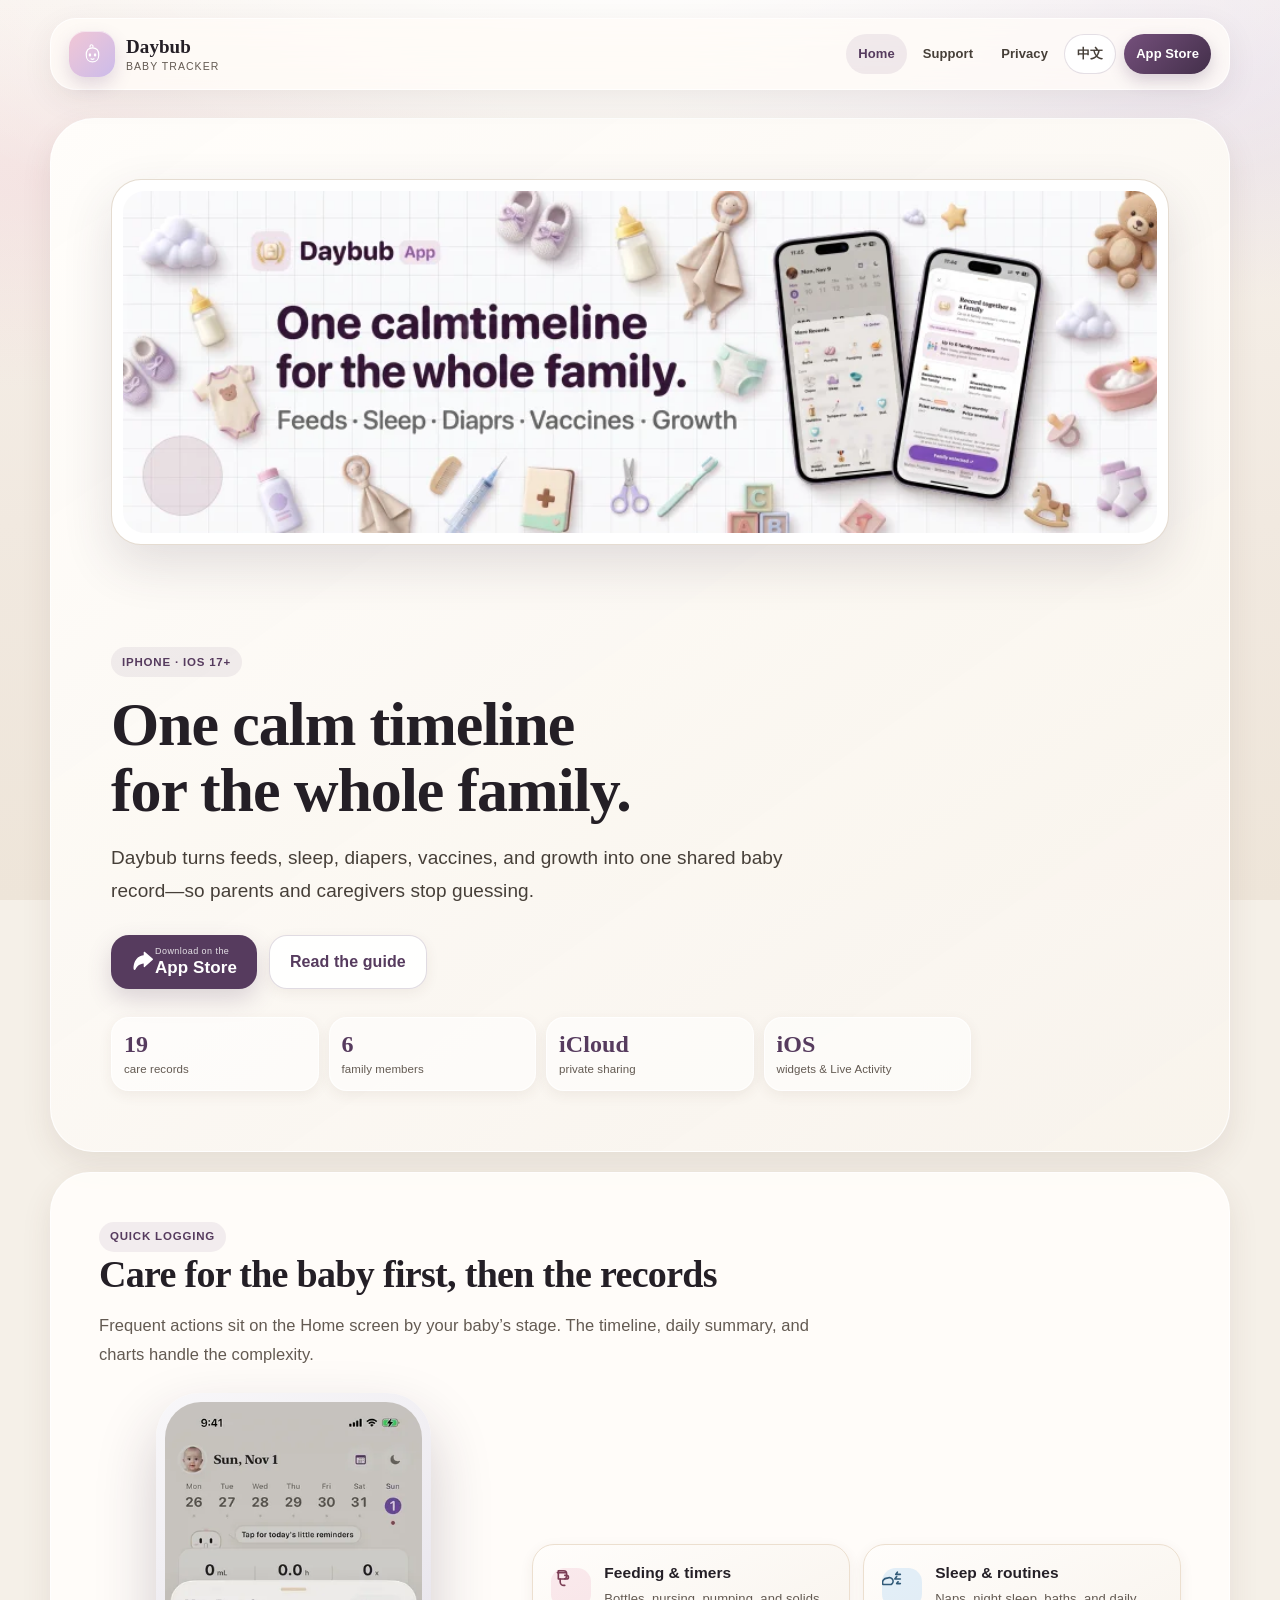
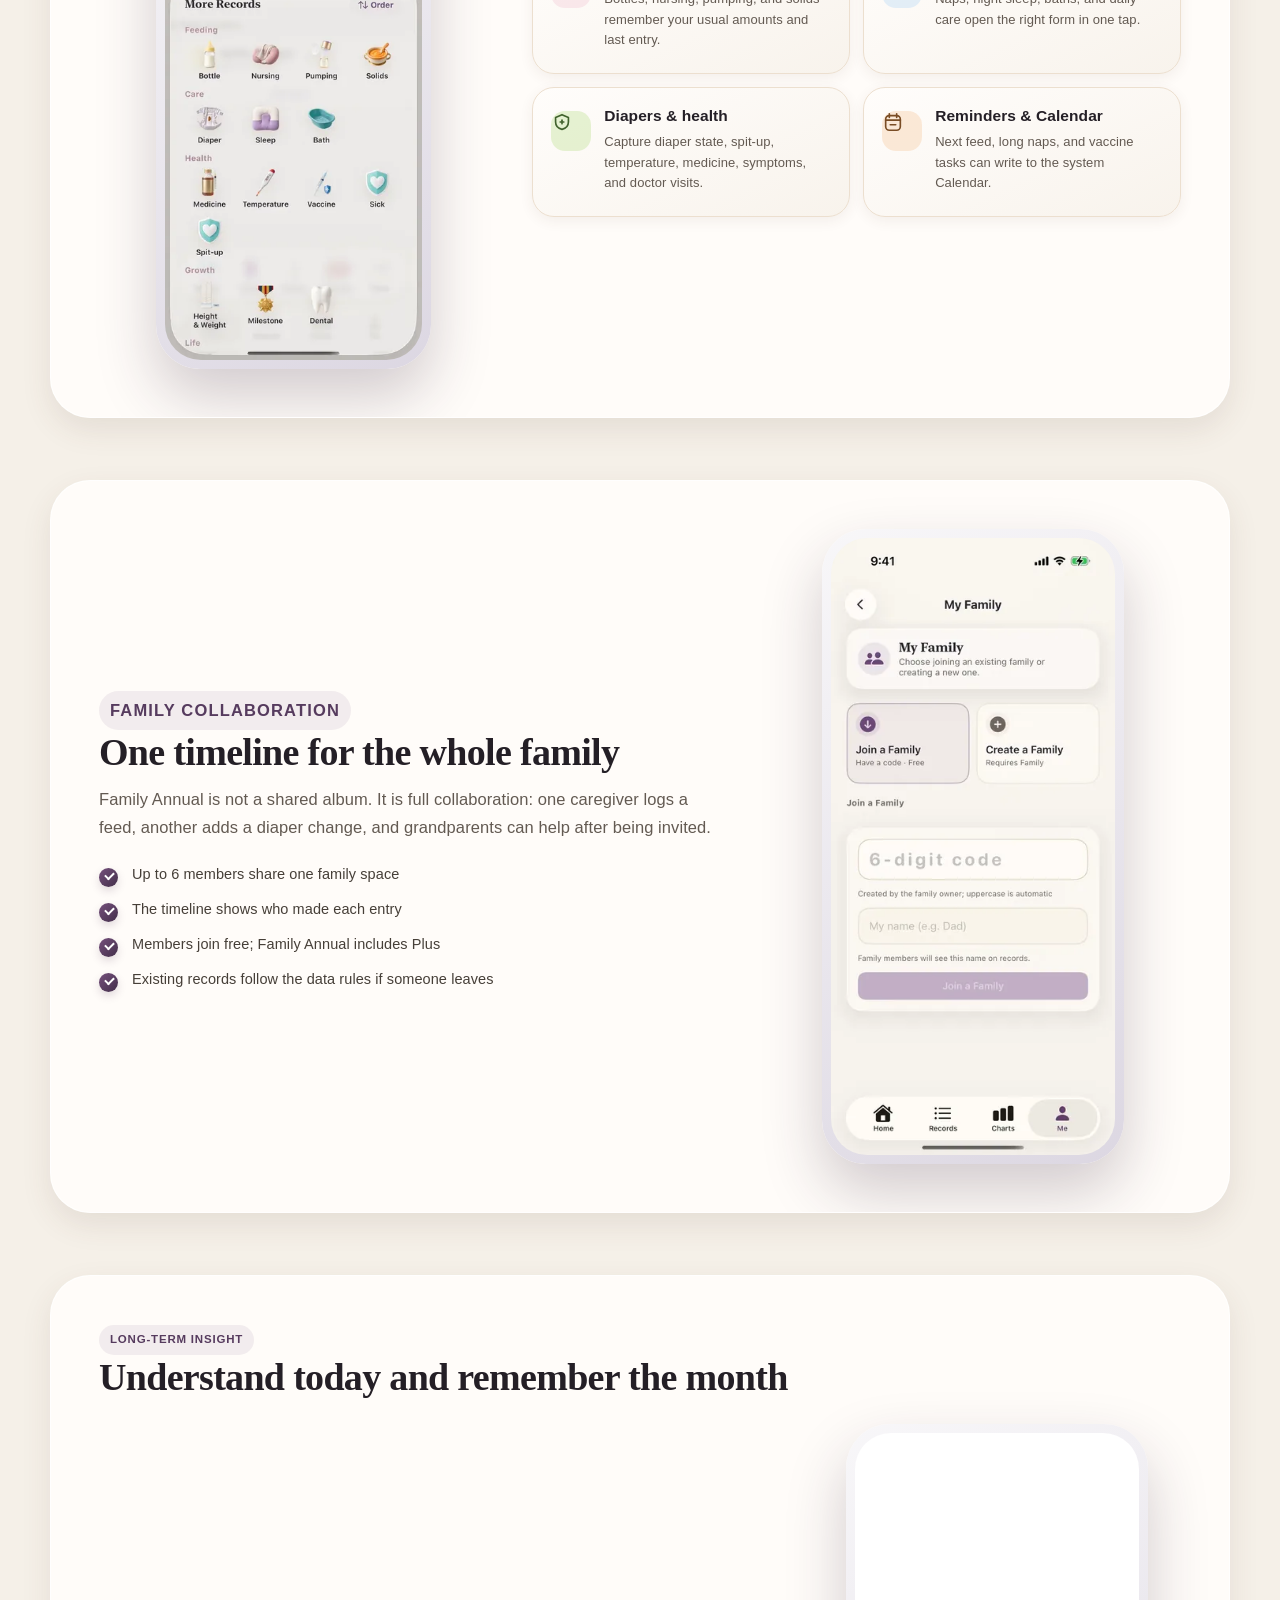
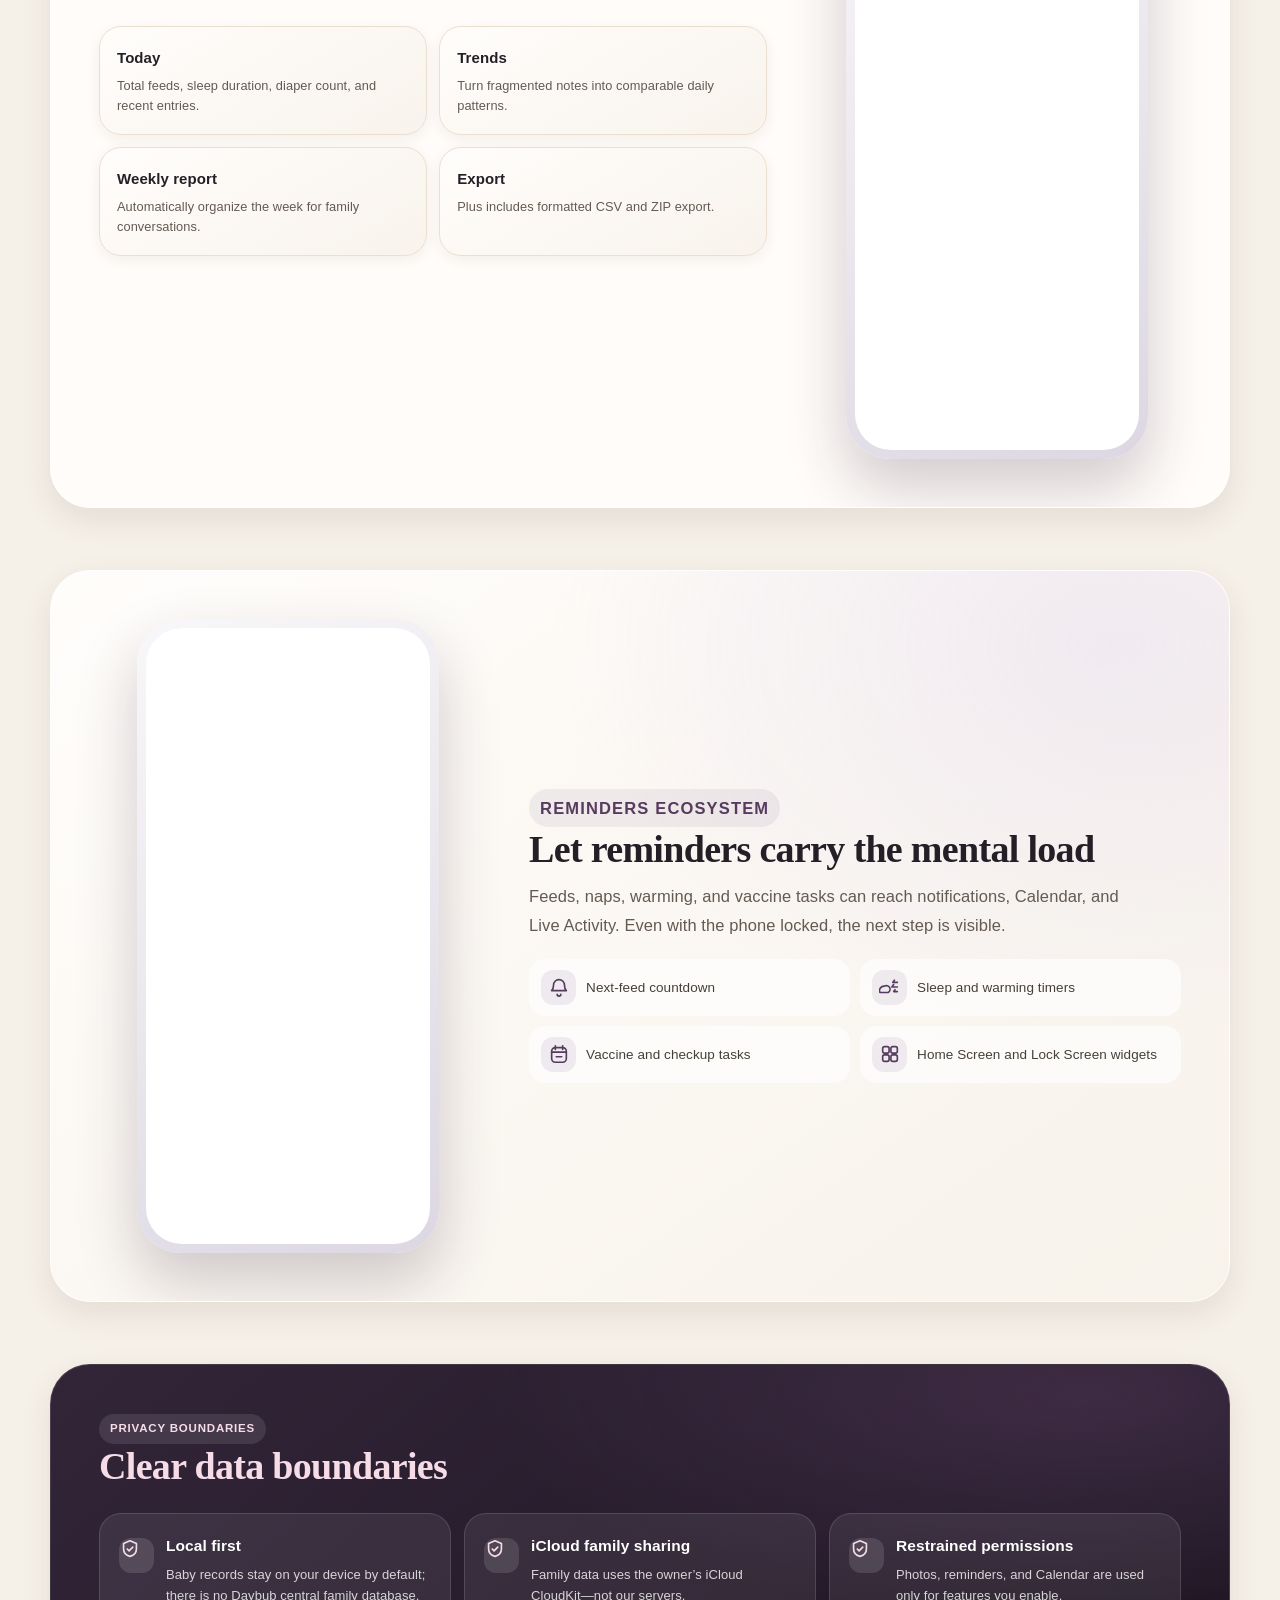
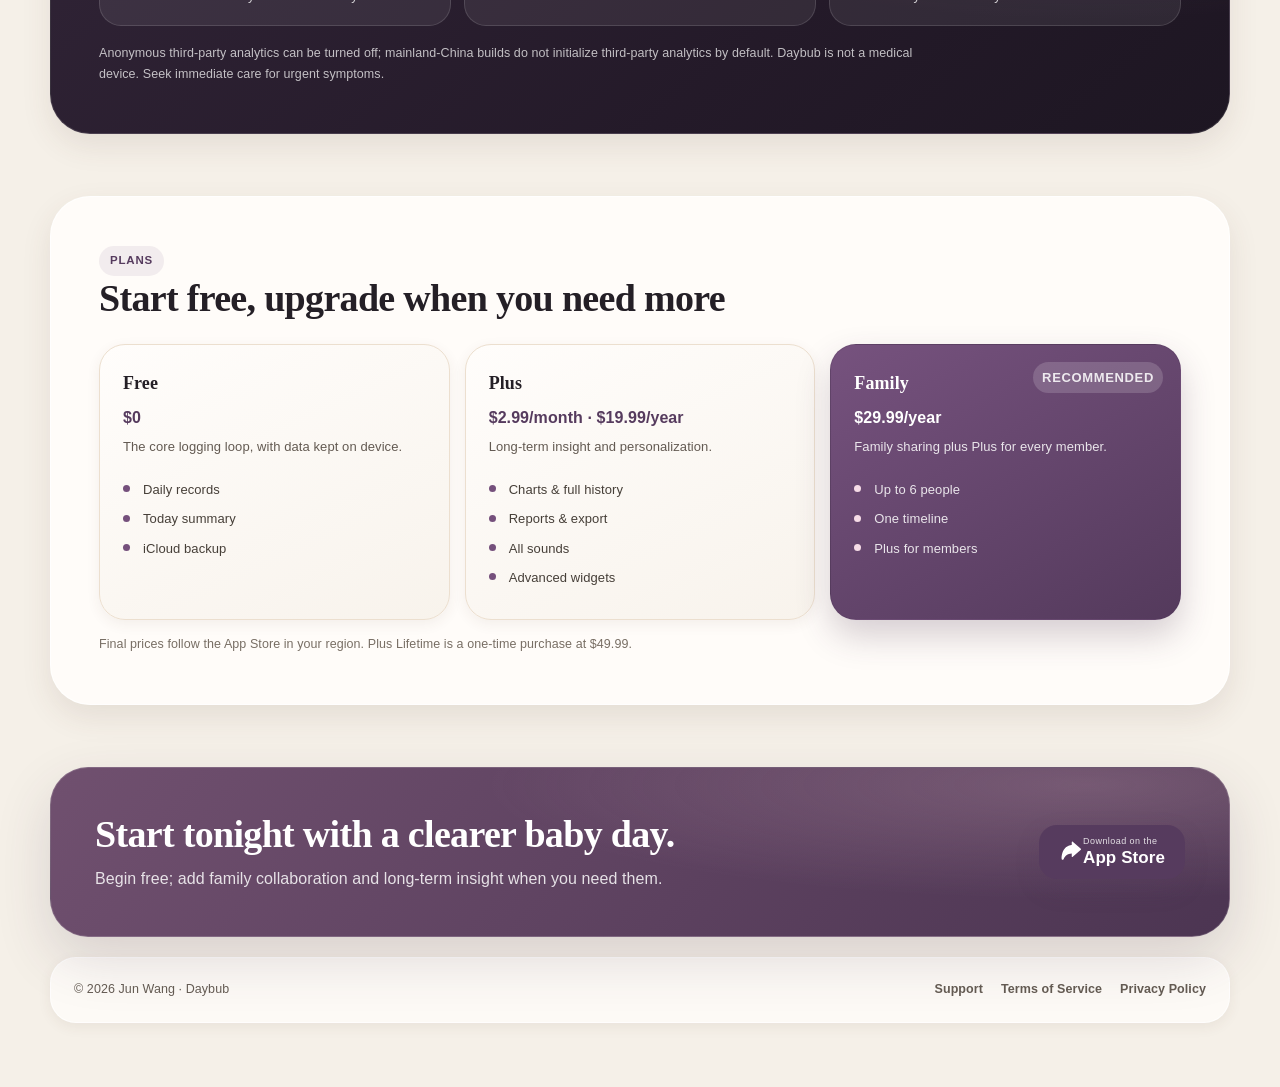
==== commit 7a7edb0c: "feat(babyoneday): rebrand site and feature App Store banner" ====
--- a/en/index.html
+++ b/en/index.html
@@ -3,23 +3,23 @@
 <head>
   <meta charset="utf-8">
   <meta name="viewport" content="width=device-width, initial-scale=1, viewport-fit=cover">
-  <title>Daybub — Turn a busy baby day into calm records</title>
-  <meta name="description" content="Daybub is a local-first iPhone baby-care log: record 19 care moments in seconds, share through the family owner’s iCloud, and understand sleep, feeds, growth, and weekly patterns.">
+  <title>Daybub: Baby Tracker — One calm timeline for the whole family</title>
+  <meta name="description" content="Daybub is a local-first baby tracker for iPhone. Log feeds, sleep, diapers, vaccines, and growth in seconds, then share one calm timeline with up to six family caregivers.">
   <meta name="theme-color" content="#f6f0e8">
-  <meta property="og:site_name" content="一日一宝 Daybub">
-  <meta property="og:title" content="一日一宝 Daybub">
-  <meta property="og:description" content="Log 19 care moments in seconds. Share one timeline with up to six caregivers through the family owner’s iCloud.">
+  <meta property="og:site_name" content="Daybub: Baby Tracker">
+  <meta property="og:title" content="Daybub: Baby Tracker">
+  <meta property="og:description" content="One calm baby-care timeline for the whole family. Track feeds, sleep, diapers, vaccines, and growth on iPhone.">
   <meta property="og:type" content="website">
   <meta property="og:locale" content="en_US">
   <meta property="og:locale:alternate" content="zh_CN">
   <meta property="og:url" content="https://babyoneday.zpad.app/en/">
-  <meta property="og:image" content="https://babyoneday.zpad.app/assets/social-en.jpg">
+  <meta property="og:image" content="https://babyoneday.zpad.app/assets/daybub-social.jpg">
   <meta property="og:image:width" content="1200">
   <meta property="og:image:height" content="630">
-  <meta property="og:image:alt" content="Daybub product preview">
+  <meta property="og:image:alt" content="Daybub baby tracker marketing banner">
   <meta name="twitter:card" content="summary_large_image">
-  <meta name="twitter:image" content="https://babyoneday.zpad.app/assets/social-en.jpg">
-  <meta name="twitter:image:alt" content="Daybub product preview">
+  <meta name="twitter:image" content="https://babyoneday.zpad.app/assets/daybub-social.jpg">
+  <meta name="twitter:image:alt" content="Daybub baby tracker marketing banner">
   <link rel="canonical" href="https://babyoneday.zpad.app/en/">
   <link rel="alternate" hreflang="zh-CN" href="https://babyoneday.zpad.app/">
   <link rel="alternate" hreflang="en" href="https://babyoneday.zpad.app/en/">
@@ -29,7 +29,7 @@
   <link rel="apple-touch-icon" type="image/png" href="../assets/app-icon.png">
   <link rel="stylesheet" href="../css/site.css">
   <meta name="apple-itunes-app" content="app-id=6822589481">
-  <script type="application/ld+json">{"@context":"https://schema.org","@type":"SoftwareApplication","name":"Daybub","operatingSystem":"iOS 17.0+","applicationCategory":"HealthApplication","inLanguage":["zh-CN","en"],"isAccessibleForFree":true,"featureList":["19 baby care record types","Family sharing for up to 6 caregivers","iCloud CloudKit family sync","charts, weekly reports, and export","reminders, Calendar integration, widgets, and Live Activity"],"screenshot":"https://babyoneday.zpad.app/assets/home-en.webp","offers":{"@type":"Offer","price":"0","priceCurrency":"USD"}}</script>
+  <script type="application/ld+json">{"@context":"https://schema.org","@type":"SoftwareApplication","name":"Daybub: Baby Tracker","operatingSystem":"iOS 17.0+","applicationCategory":"HealthApplication","inLanguage":["zh-CN","en"],"isAccessibleForFree":true,"featureList":["19 baby care record types","Family sharing for up to 6 caregivers","iCloud CloudKit family sync","charts, weekly reports, and export","reminders, Calendar integration, widgets, and Live Activity"],"screenshot":"https://babyoneday.zpad.app/assets/daybub-banner-1440.webp","offers":{"@type":"Offer","price":"0","priceCurrency":"USD"}}</script>
 </head>
 <body>
   <a class="skip-link" href="#main">Skip to content</a>
@@ -45,39 +45,36 @@
             <path d="M16 33c0-12 7-18 16-18s16 6 16 18c0 11-7 18-16 18s-16-7-16-18Z" stroke="currentColor" stroke-width="3"/>
           </svg>
         </span>
-        <span><span class="brand-name">一日一宝</span><span class="brand-sub">Daybub</span></span>
+        <span><span class="brand-name">Daybub</span><span class="brand-sub">Baby Tracker</span></span>
       </a>
       <nav class="site-nav" aria-label="Website navigation">
         <a href="index.html" aria-current="page">Home</a>
         <a href="support.html">Support</a>
         <a href="privacy-policy.html">Privacy</a>
         <a class="language-switch" href="../?lang=zh" lang="zh-CN" hreflang="zh-CN">中文</a>
-        <a class="nav-cta" href="https://apps.apple.com/us/app/babyoneday-baby-care-log/id6822589481">App Store</a>
+        <a class="nav-cta" href="https://apps.apple.com/us/app/daybub-baby-tracker/id6822589481">App Store</a>
       </nav>
     </header>
 
     <section class="hero home-hero" aria-labelledby="home-title">
       <div class="hero-copy">
         <p class="eyebrow">iPhone · iOS 17+</p>
-        <h1 id="home-title">Turn a busy baby day<br>into calm records.</h1>
-        <p class="h1-en">Daybub</p>
-        <p class="lede">Feeds, sleep, diapers, vaccines, and more—19 care moments take only seconds. Everyone in the family sees one clear timeline.</p>
+        <h1 id="home-title">One calm timeline<br>for the whole family.</h1>
+        <p class="lede">Daybub turns feeds, sleep, diapers, vaccines, and growth into one shared baby record—so parents and caregivers stop guessing.</p>
         <div class="cta-row" aria-label="Get the app">
-          <a class="primary-cta" href="https://apps.apple.com/us/app/babyoneday-baby-care-log/id6822589481"><span><small>Download on the</small><b>App Store</b></span></a>
+          <a class="primary-cta" href="https://apps.apple.com/us/app/daybub-baby-tracker/id6822589481"><span><small>Download on the</small><b>App Store</b></span></a>
           <a class="secondary-cta" href="support.html">Read the guide</a>
         </div>
-        <div class="hero-metrics"><div class="metric"><strong>19</strong><span>care records</span></div>
-<div class="metric"><strong>6</strong><span>family members</span></div>
-<div class="metric"><strong>iCloud</strong><span>private sharing</span></div>
-<div class="metric"><strong>iOS</strong><span>widgets & Live Activity</span></div></div>
+        <div class="hero-metrics">
+          <div class="metric"><strong>19</strong><span>care records</span></div>
+          <div class="metric"><strong>6</strong><span>family members</span></div>
+          <div class="metric"><strong>iCloud</strong><span>private sharing</span></div>
+          <div class="metric"><strong>iOS</strong><span>widgets &amp; Live Activity</span></div>
+        </div>
       </div>
-      <div class="hero-stage">
-        <figure class="phone phone-primary"><img src="../assets/home-en-360.webp" srcset="../assets/home-en-360.webp 360w, ../assets/home-en-480.webp 480w, ../assets/home-en.webp 720w" sizes="(min-width: 980px) 302px, (min-width: 820px) 250px, 60vw" width="720" height="1565" alt="Daybub home screen and daily record preview" loading="eager" decoding="async" fetchpriority="high"></figure>
-        <figure class="phone phone-secondary"><img src="../assets/family-en-360.webp" srcset="../assets/family-en-360.webp 360w, ../assets/family-en-480.webp 480w, ../assets/family-en.webp 720w" sizes="(min-width: 980px) 302px, (min-width: 820px) 250px, 68vw" width="720" height="1565" alt="Daybub family sharing feature preview" loading="eager" decoding="async" fetchpriority="low"></figure>
-        <div class="floating-card"><strong>110 mL</strong><span>today’s milk</span></div>
-<div class="floating-card"><strong>12.0 h</strong><span>7-day sleep</span></div>
-<div class="floating-card"><strong>6 people</strong><span>family sharing</span></div>
-      </div>
+      <a class="hero-stage banner-stage" href="https://apps.apple.com/us/app/daybub-baby-tracker/id6822589481" aria-label="View Daybub: Baby Tracker on the App Store">
+        <img src="../assets/daybub-banner-900.webp" srcset="../assets/daybub-banner-900.webp 900w, ../assets/daybub-banner-1440.webp 1440w, ../assets/daybub-banner-2400.webp 2400w" sizes="(min-width: 980px) 46vw, 100vw" width="3584" height="1184" alt="Daybub app banner: one calm timeline for the whole family, covering feeds, sleep, diapers, vaccines, and growth." loading="eager" decoding="async" fetchpriority="high">
+      </a>
     </section>
 
     <main id="main" class="home-main">
@@ -163,7 +160,7 @@
           <h2 id="final-title">Start tonight with a clearer baby day.</h2>
           <p>Begin free; add family collaboration and long-term insight when you need them.</p>
         </div>
-        <a class="primary-cta" href="https://apps.apple.com/us/app/babyoneday-baby-care-log/id6822589481"><span><small>Download on the</small><b>App Store</b></span></a>
+        <a class="primary-cta" href="https://apps.apple.com/us/app/daybub-baby-tracker/id6822589481"><span><small>Download on the</small><b>App Store</b></span></a>
       </section>
     </main>
 
--- a/css/site.css
+++ b/css/site.css
@@ -1,5 +1,5 @@
 /* ============================================================
-   一日一宝 Daybub · official website
+   Daybub · official website
    Warm editorial + iOS-style material system
    ============================================================ */
 
@@ -537,47 +537,21 @@
 .home-hero {
   position: relative;
   overflow: hidden;
-  min-height: 680px;
-  display: grid;
-  grid-template-columns: minmax(0, 1.02fr) minmax(360px, .98fr);
-  align-items: center;
+  min-height: 0;
+  display: grid;
+  grid-template-columns: minmax(0, 1fr);
+  align-items: start;
   gap: clamp(28px, 5vw, 62px);
   margin: 28px 0 20px;
   padding: clamp(34px, 5vw, 60px);
   border-radius: 44px;
   border: 1px solid rgba(255, 255, 255, .88);
-  background:
-    radial-gradient(72% 80% at 92% 6%, rgba(203, 187, 234, .30) 0%, rgba(203, 187, 234, 0) 62%),
-    radial-gradient(55% 70% at 4% 96%, rgba(242, 199, 213, .28) 0%, rgba(242, 199, 213, 0) 62%),
-    linear-gradient(145deg, rgba(255, 253, 250, .98), rgba(248, 243, 236, .94));
+  background: linear-gradient(145deg, rgba(255, 253, 250, .99), rgba(248, 243, 236, .96));
   box-shadow: var(--shadow);
 }
 
-.home-hero::before {
-  content: "";
-  position: absolute;
-  left: -70px;
-  bottom: -90px;
-  width: 280px;
-  height: 280px;
-  border: 2px dashed rgba(203, 187, 234, .42);
-  border-radius: 50%;
-  pointer-events: none;
-}
-
-.home-hero::after {
-  content: "";
-  position: absolute;
-  right: 34%;
-  top: 44px;
-  width: 132px;
-  height: 132px;
-  background: radial-gradient(circle, rgba(220, 237, 193, .52) 0%, rgba(220, 237, 193, 0) 70%);
-  pointer-events: none;
-}
-
-.home-hero .hero-copy { position: relative; z-index: 2; }
-.home-hero .lede { max-width: 620px; }
+.home-hero .hero-copy { position: relative; z-index: 2; max-width: 860px; margin-top: clamp(24px, 3.4vw, 40px); }
+.home-hero .lede { max-width: 720px; }
 
 .cta-row {
   display: flex;
@@ -602,8 +576,8 @@
 
 .primary-cta {
   color: #fff;
-  background: linear-gradient(135deg, var(--plum), var(--plum-ink));
-  box-shadow: 0 10px 24px rgba(86, 59, 94, .24);
+  background: var(--plum-deep);
+  box-shadow: 0 10px 24px rgba(86, 59, 94, .20);
 }
 
 .primary-cta::before {
@@ -678,64 +652,34 @@
 .hero-stage {
   position: relative;
   z-index: 1;
-  height: 680px;
-}
-
-.phone {
-  position: absolute;
-  margin: 0;
-  padding: 9px;
-  border-radius: 50px;
-  background: linear-gradient(150deg, #f8f7f9, #dcd7e2);
-  box-shadow:
-    0 0 0 1px rgba(255, 255, 255, .82) inset,
-    var(--shadow-phone);
-}
-
-.phone img {
+}
+
+.banner-stage {
+  order: -1;
+  display: block;
+  padding: clamp(7px, .9vw, 11px);
+  border: 1px solid rgba(224, 213, 199, .82);
+  border-radius: 30px;
+  background: #fff;
+  box-shadow: 0 20px 50px rgba(67, 47, 74, .14);
+  transition: transform .18s ease, box-shadow .18s ease;
+}
+
+.banner-stage img {
   display: block;
   width: 100%;
-  height: 100%;
-  border-radius: 42px;
-  background: #fff;
+  height: auto;
+  aspect-ratio: 3584 / 1184;
+  border-radius: 22px;
+  background: #f9f9fb;
   object-fit: cover;
 }
 
-.phone-primary {
-  right: 24px;
-  top: 12px;
-  width: min(302px, 66%);
-  aspect-ratio: 1206 / 2622;
-  transform: rotate(1.4deg);
-}
-
-.phone-secondary {
-  left: 0;
-  top: 158px;
-  width: 188px;
-  aspect-ratio: 1206 / 2622;
-  transform: rotate(-5deg);
-  opacity: .98;
-}
-
-.floating-card {
-  position: absolute;
-  z-index: 3;
-  min-width: 126px;
-  padding: 11px 13px;
-  border-radius: 17px;
-  border: 1px solid rgba(255, 255, 255, .84);
-  background: rgba(255, 253, 250, .88);
-  box-shadow: 0 14px 30px rgba(50, 34, 55, .12);
-  -webkit-backdrop-filter: blur(12px);
-  backdrop-filter: blur(12px);
-}
-
-.floating-card strong { display: block; color: var(--ink); font-family: var(--font-display); font-size: 18px; line-height: 1.15; }
-.floating-card span { display: block; margin-top: 2px; color: var(--muted); font-size: 11px; line-height: 1.3; }
-.floating-card:nth-of-type(1) { left: 10px; top: 54px; }
-.floating-card:nth-of-type(2) { right: 12px; bottom: 62px; }
-.floating-card:nth-of-type(3) { left: 126px; bottom: 14px; }
+.banner-stage:hover,
+.banner-stage:focus-visible {
+  transform: translateY(-3px);
+  box-shadow: 0 26px 60px rgba(67, 47, 74, .18);
+}
 
 /* ---------- Homepage sections ---------- */
 
@@ -1046,10 +990,10 @@
 
 @media (max-width: 1100px) {
   .home-hero {
-    grid-template-columns: minmax(0, 1fr) minmax(330px, .82fr);
+    grid-template-columns: minmax(0, 1fr);
     min-height: 0;
   }
-  .hero-stage { height: 610px; }
+  .hero-stage { height: auto; }
   .feature-layout { grid-template-columns: minmax(0, 1fr); }
   .feature-visual { width: min(100%, 255px); }
 }
@@ -1064,16 +1008,8 @@
   .family-section .side-visual,
   .reminder-section .side-visual,
   .insight-layout .side-visual { width: min(100%, 290px); margin: 0 auto; }
-  .hero-stage { height: auto; min-height: 560px; margin-top: 16px; }
-  .phone-primary {
-    right: auto;
-    left: 50%;
-    top: 0;
-    width: min(250px, 60%);
-    transform: translateX(-50%) rotate(0deg);
-  }
-  .phone-secondary,
-  .floating-card { display: none; }
+  .hero-stage { height: auto; min-height: 0; margin-top: 0; }
+  .banner-stage img { aspect-ratio: 16 / 10; object-position: 26% center; }
   .privacy-grid,
   .pricing-grid { grid-template-columns: 1fr; }
   .final-cta { align-items: flex-start; flex-direction: column; }
@@ -1108,18 +1044,10 @@
   }
   .hero-stage {
     height: auto;
-    min-height: 560px;
-    margin-top: 16px;
+    min-height: 0;
+    margin-top: 0;
   }
-  .phone-primary {
-    right: auto;
-    left: 50%;
-    top: 0;
-    width: min(250px, 72%);
-    transform: translateX(-50%) rotate(0deg);
-  }
-  .phone-secondary,
-  .floating-card { display: none; }
+  .banner-stage img { aspect-ratio: 16 / 10; object-position: 26% center; }
   .feature-grid,
   .insight-layout .status-card,
   .icon-list { grid-template-columns: 1fr; }
@@ -1152,7 +1080,7 @@
 @media print {
   body { background: #fff; }
   .skip-link, .site-nav, .action-grid, .site-footer, .hero-stage, .feature-visual,
-  .side-visual, .final-cta, .floating-card { display: none !important; }
+  .side-visual, .final-cta { display: none !important; }
   .site-shell, .main-card, .hero, .toc, .home-section { width: 100%; padding: 0; border: 0; box-shadow: none; background: #fff; }
   section + section { break-before: auto; }
   a { color: inherit; }
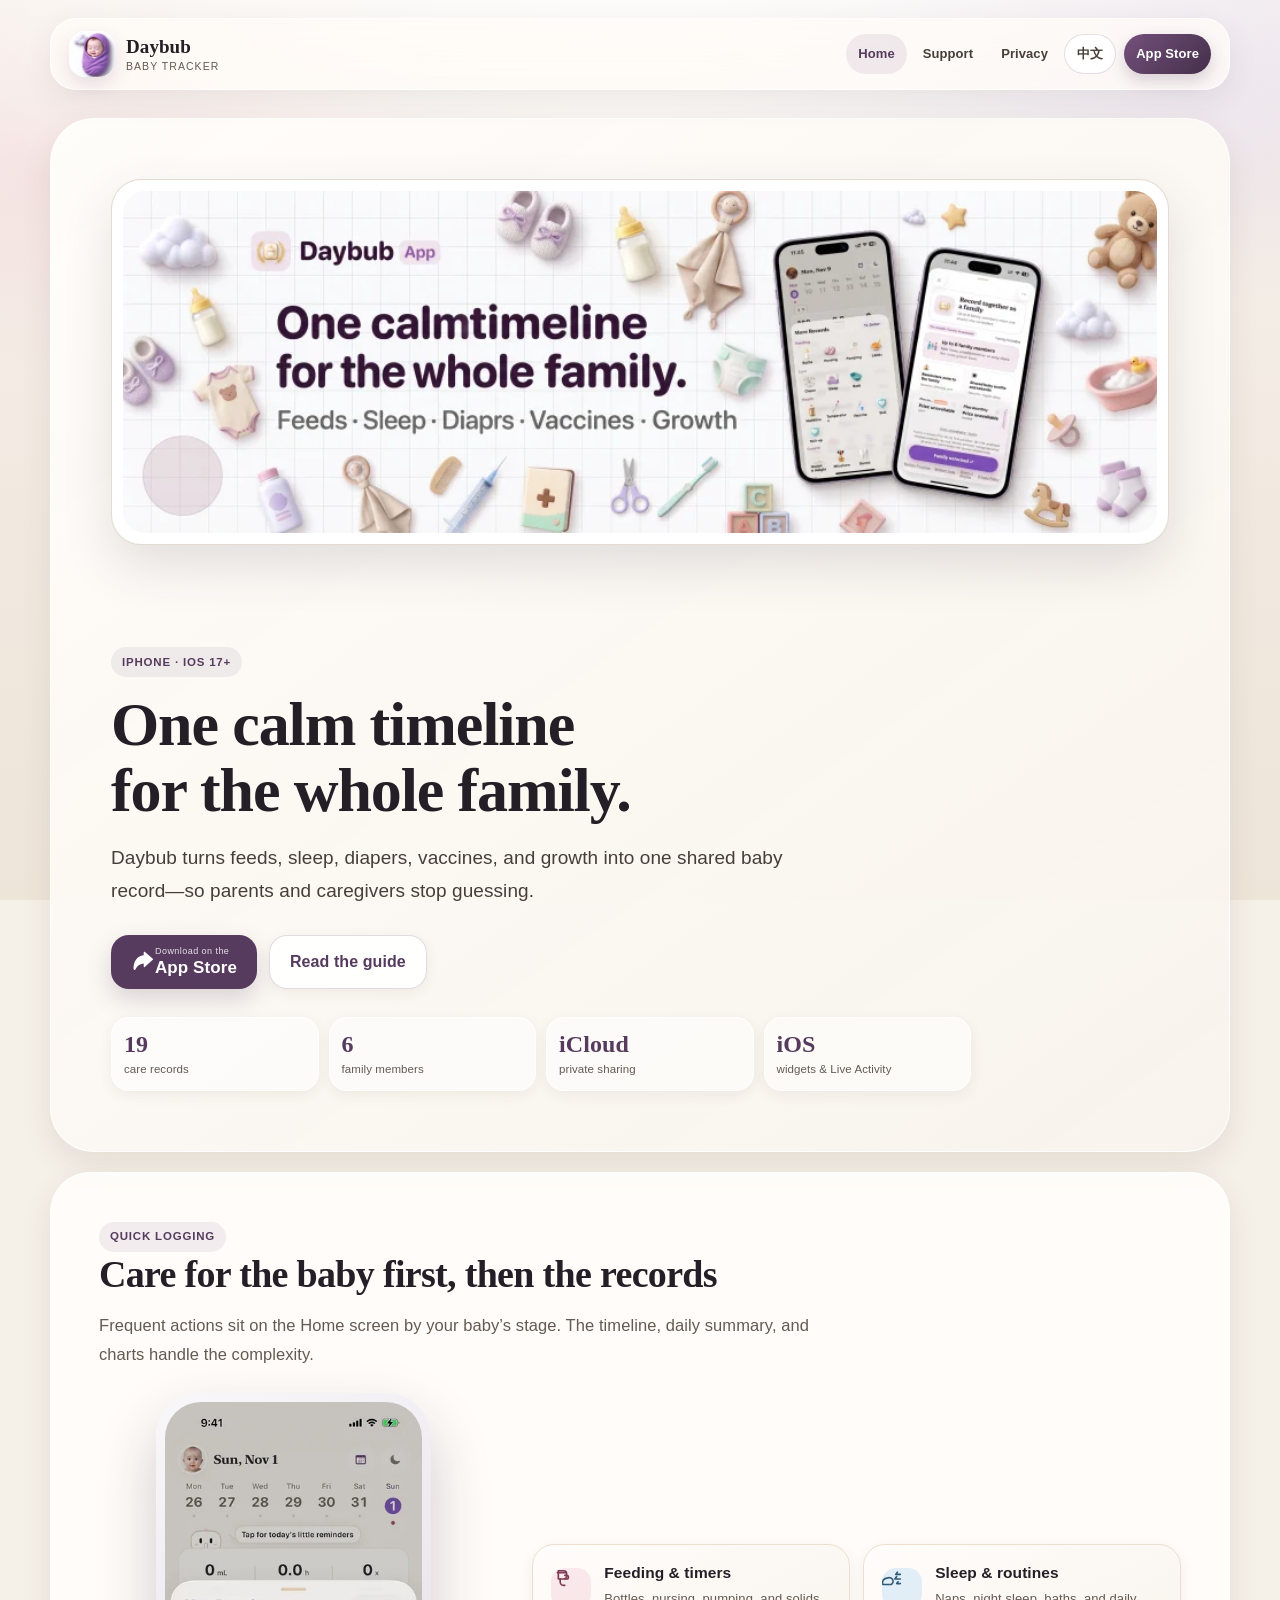
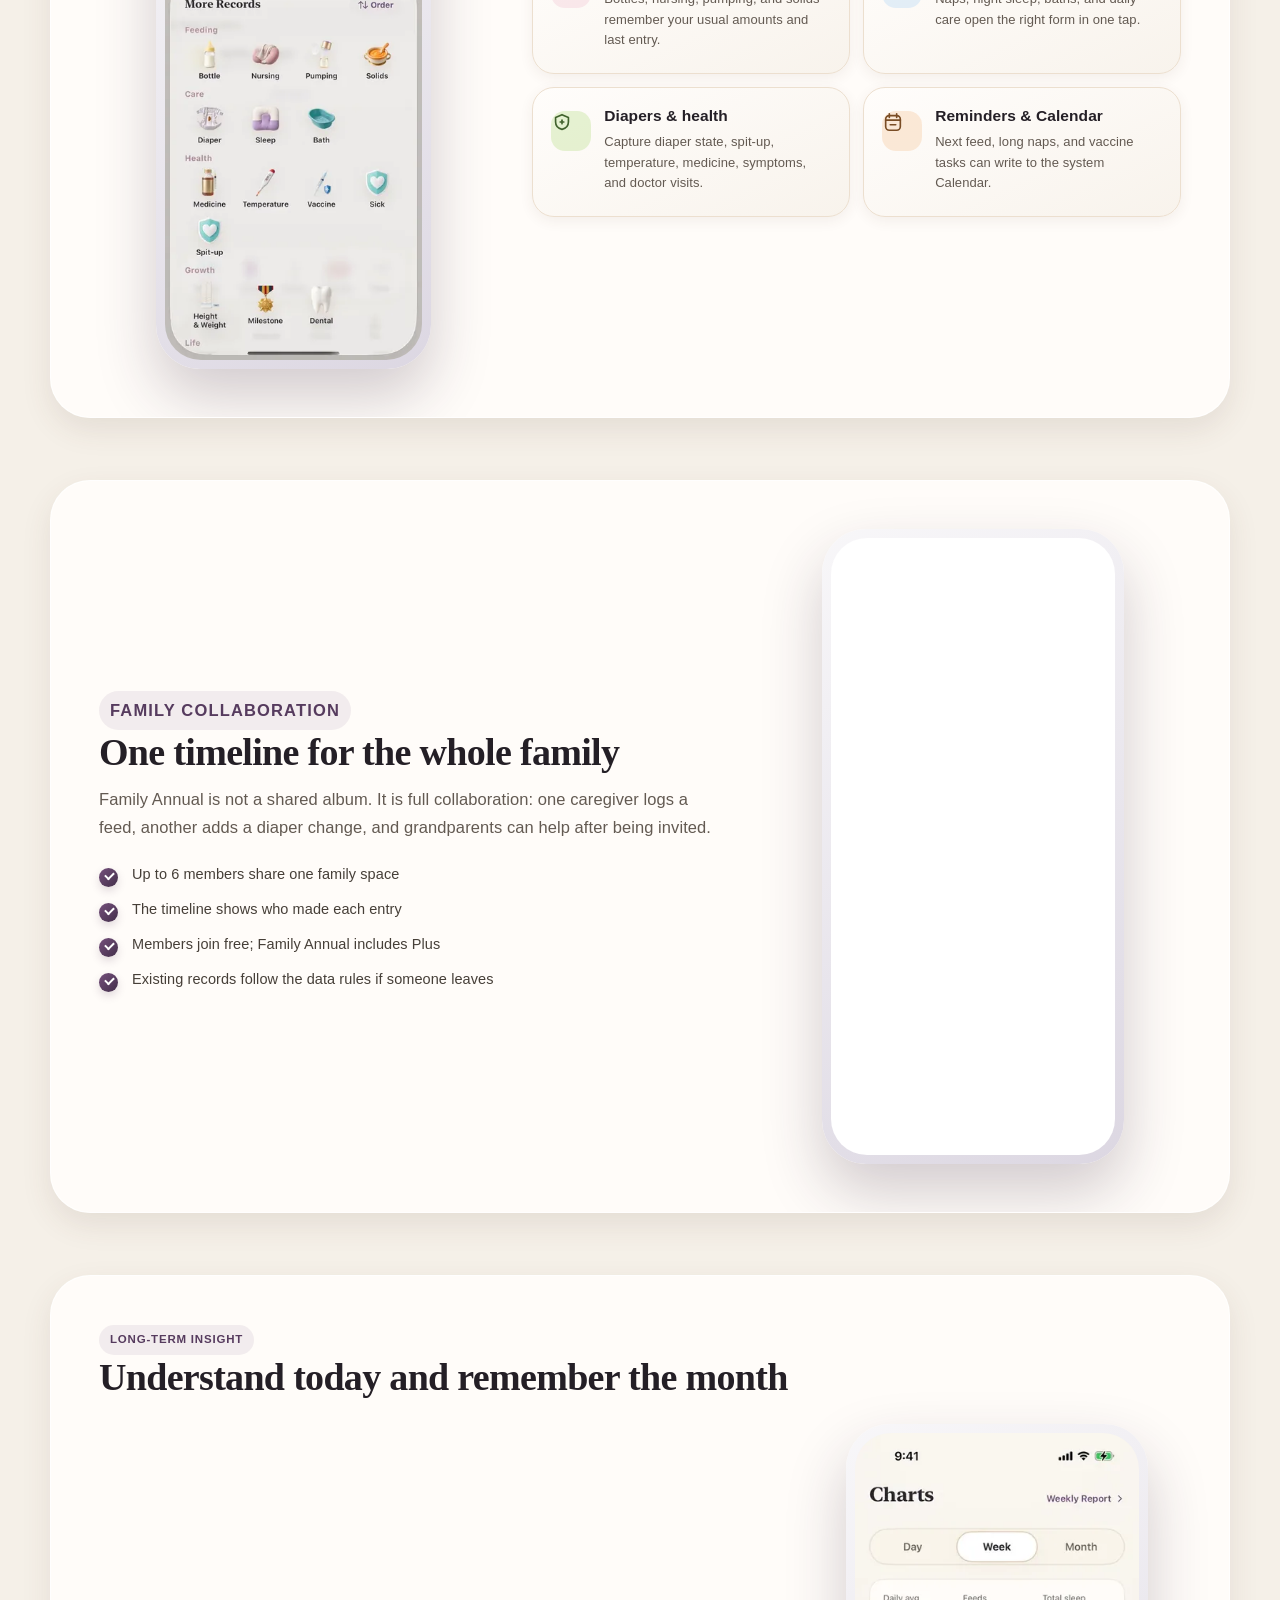
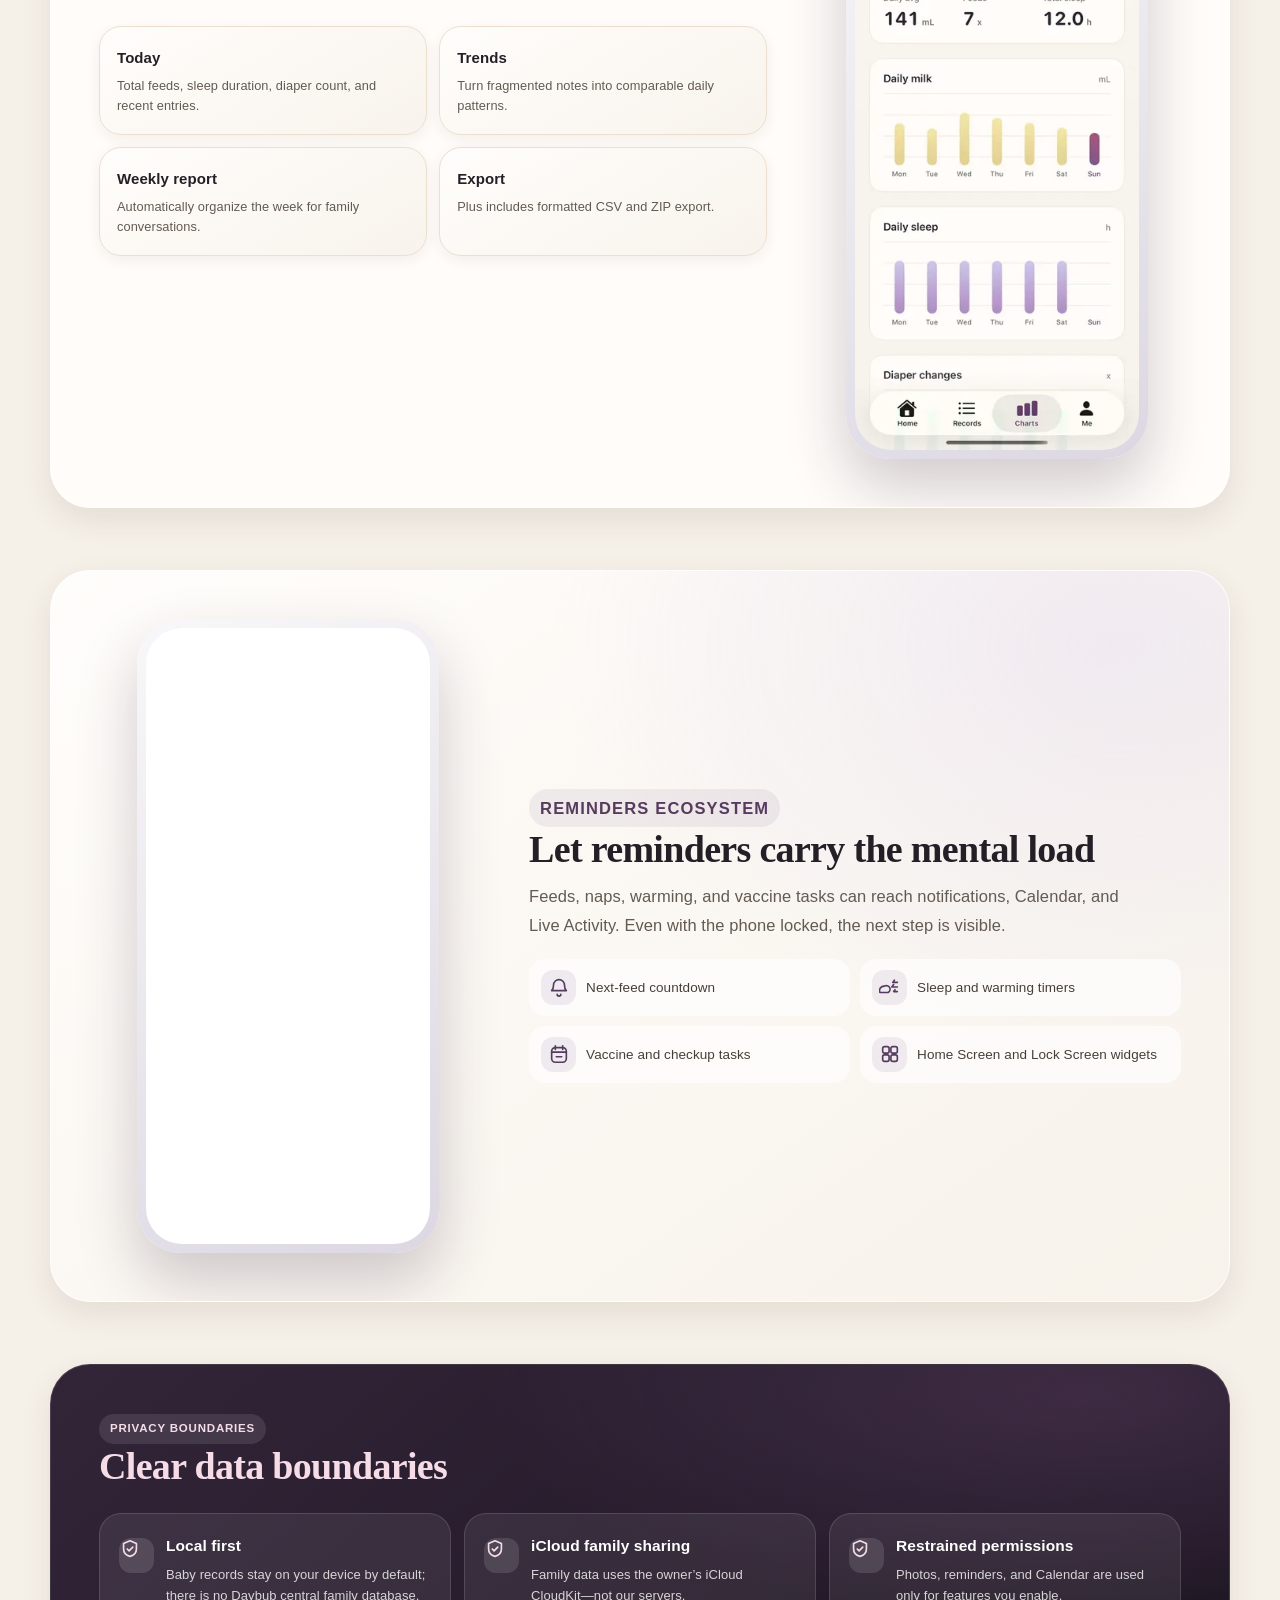
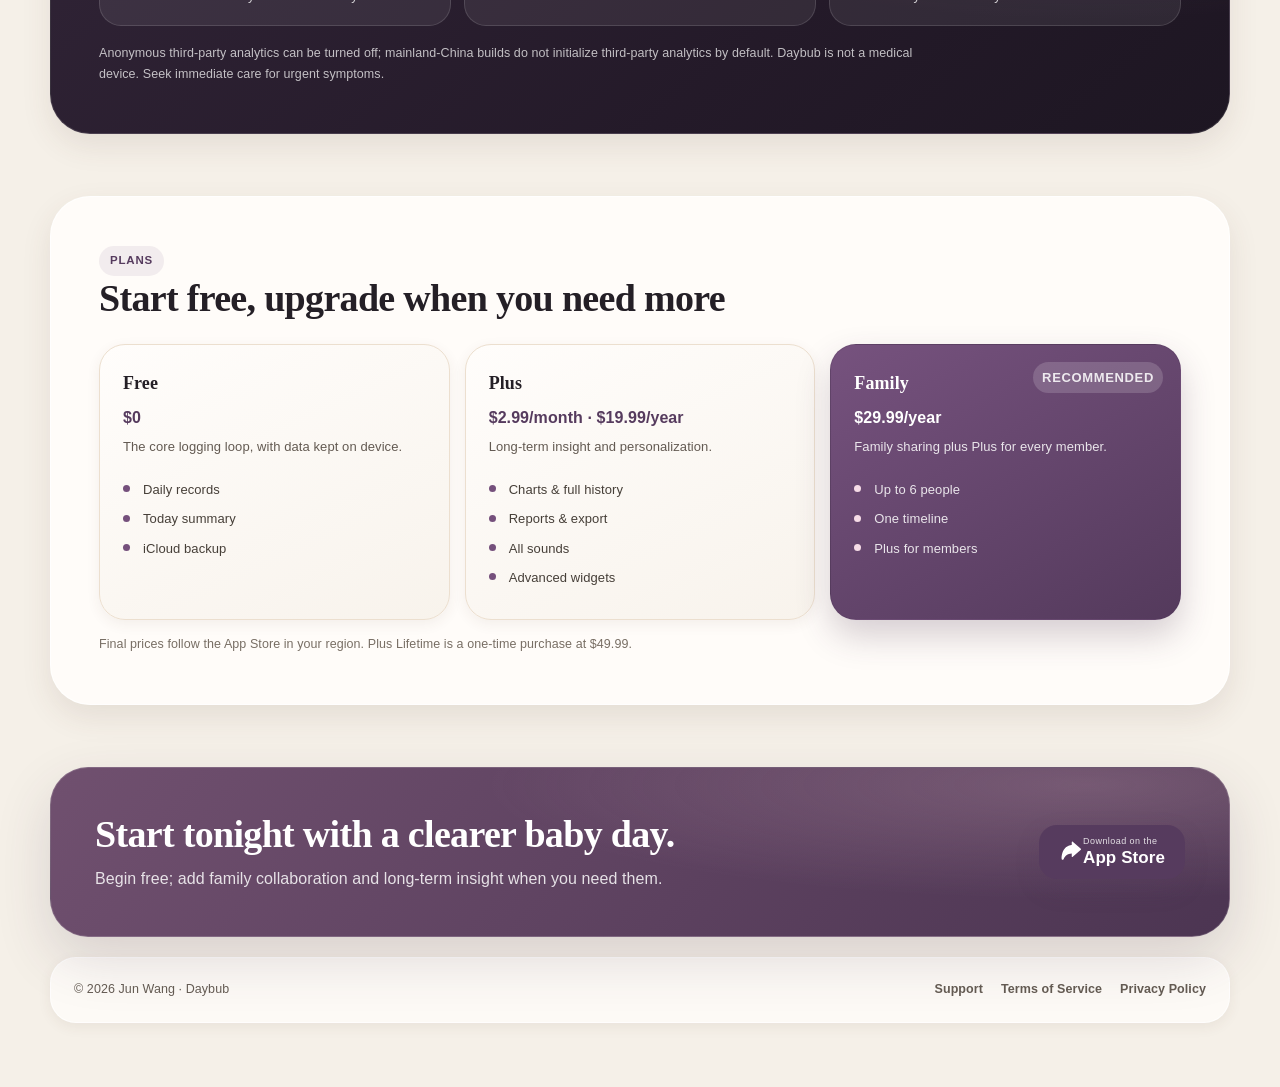
==== commit 6676d31b: "feat(babyoneday): use app icon in brand mark" ====
--- a/en/index.html
+++ b/en/index.html
@@ -36,15 +36,7 @@
   <div class="site-shell home-shell">
     <header class="site-header">
       <a class="brand" href="index.html">
-        <span class="brand-mark" aria-hidden="true">
-          <svg width="25" height="25" viewBox="0 0 64 64" fill="none" aria-hidden="true">
-            <path d="M26 14C25 9 27 6 31 7.5 34.5 9 33.5 12 32 14" stroke="currentColor" stroke-width="3"/>
-            <ellipse cx="25.5" cy="33" rx="3.2" ry="4.4" fill="currentColor"/>
-            <ellipse cx="38.5" cy="33" rx="3.2" ry="4.4" fill="currentColor"/>
-            <path d="M28 43q4 2.6 8 0" stroke="currentColor" stroke-width="3" stroke-linecap="round"/>
-            <path d="M16 33c0-12 7-18 16-18s16 6 16 18c0 11-7 18-16 18s-16-7-16-18Z" stroke="currentColor" stroke-width="3"/>
-          </svg>
-        </span>
+        <span class="brand-mark" aria-hidden="true"><img src="../assets/app-icon-192.webp" width="46" height="46" alt="" decoding="async"></span>
         <span><span class="brand-name">Daybub</span><span class="brand-sub">Baby Tracker</span></span>
       </a>
       <nav class="site-nav" aria-label="Website navigation">
--- a/css/site.css
+++ b/css/site.css
@@ -129,15 +129,22 @@
 }
 
 .brand-mark {
-  display: grid;
-  place-items: center;
+  display: block;
   width: 46px;
   height: 46px;
   flex: 0 0 auto;
+  overflow: clip;
   border-radius: 16px;
-  color: #fff;
-  background: linear-gradient(135deg, var(--rose), var(--lavender));
-  box-shadow: 0 8px 18px rgba(117, 80, 124, .20), inset 0 1px 0 rgba(255, 255, 255, .58);
+  background: #fff;
+  box-shadow: 0 8px 18px rgba(117, 80, 124, .16);
+}
+
+.brand-mark img {
+  display: block;
+  width: 100%;
+  height: 100%;
+  border-radius: inherit;
+  object-fit: cover;
 }
 
 .brand-name {
